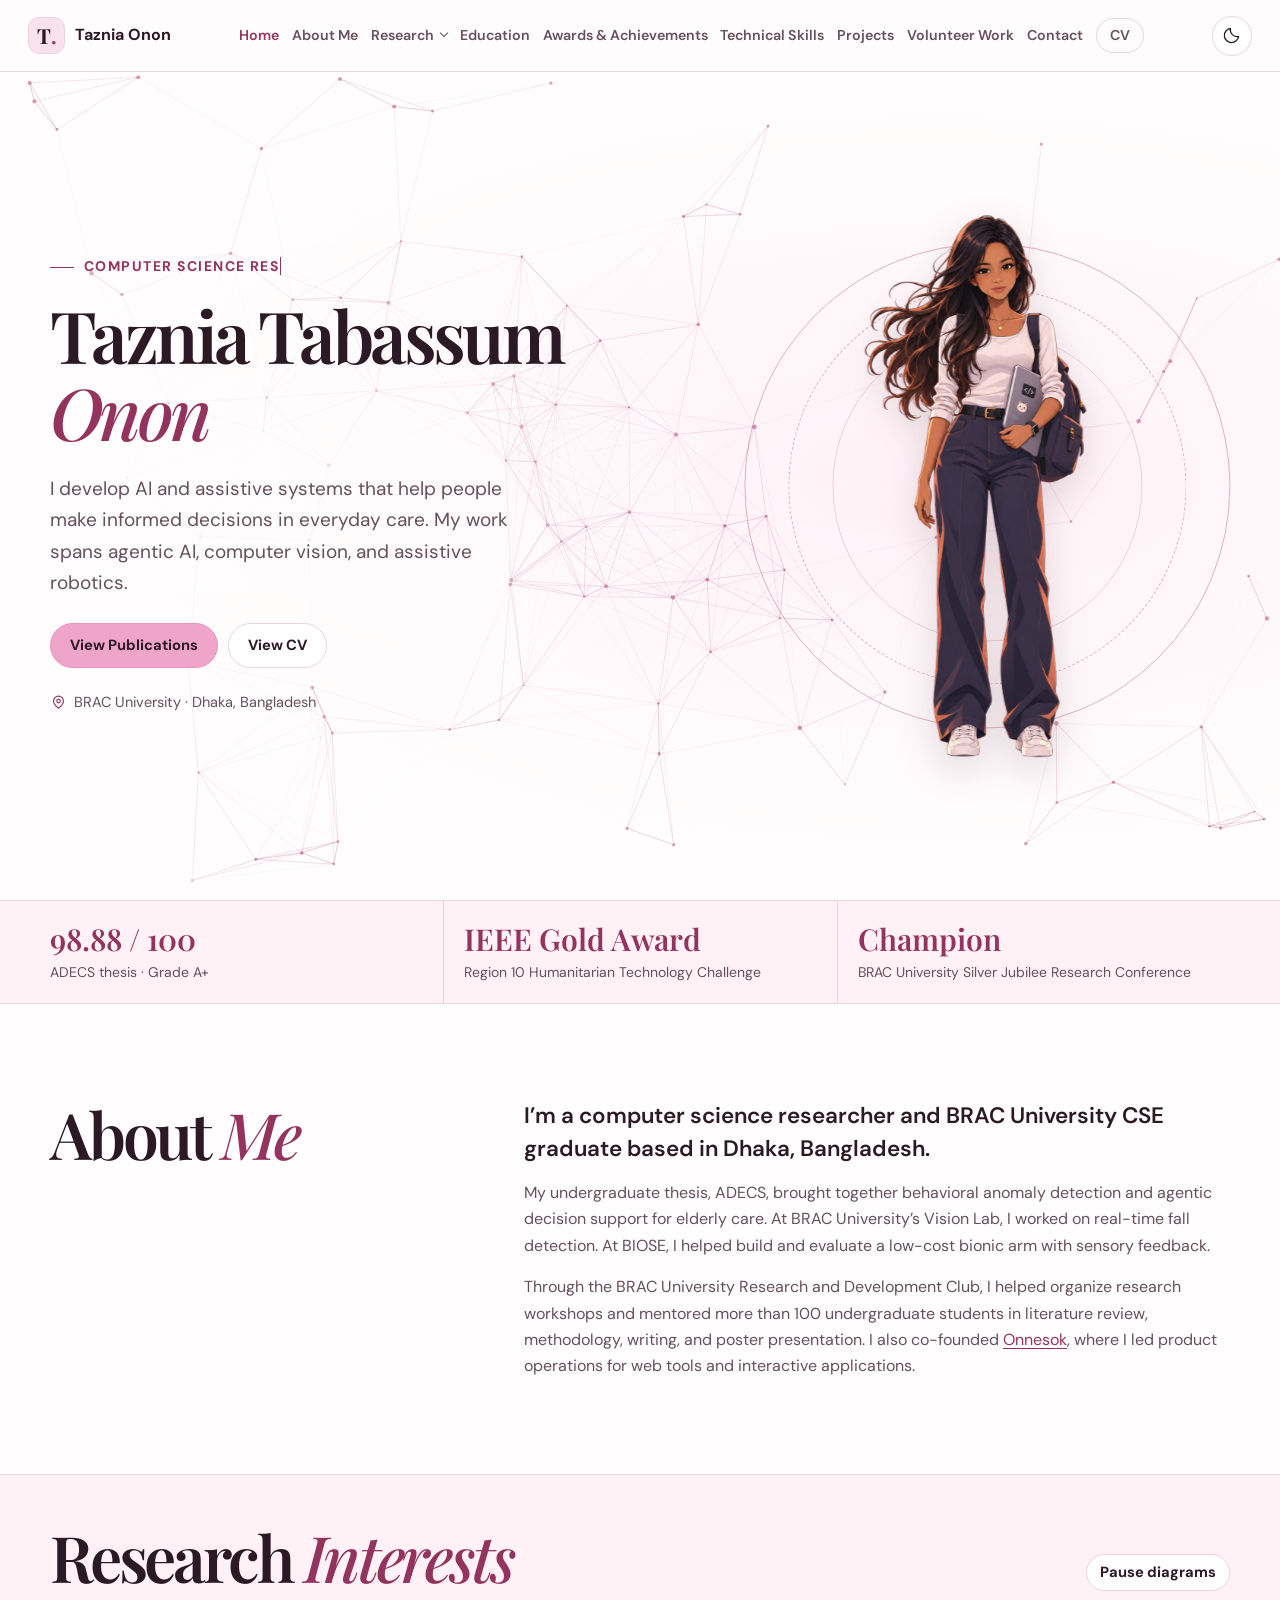
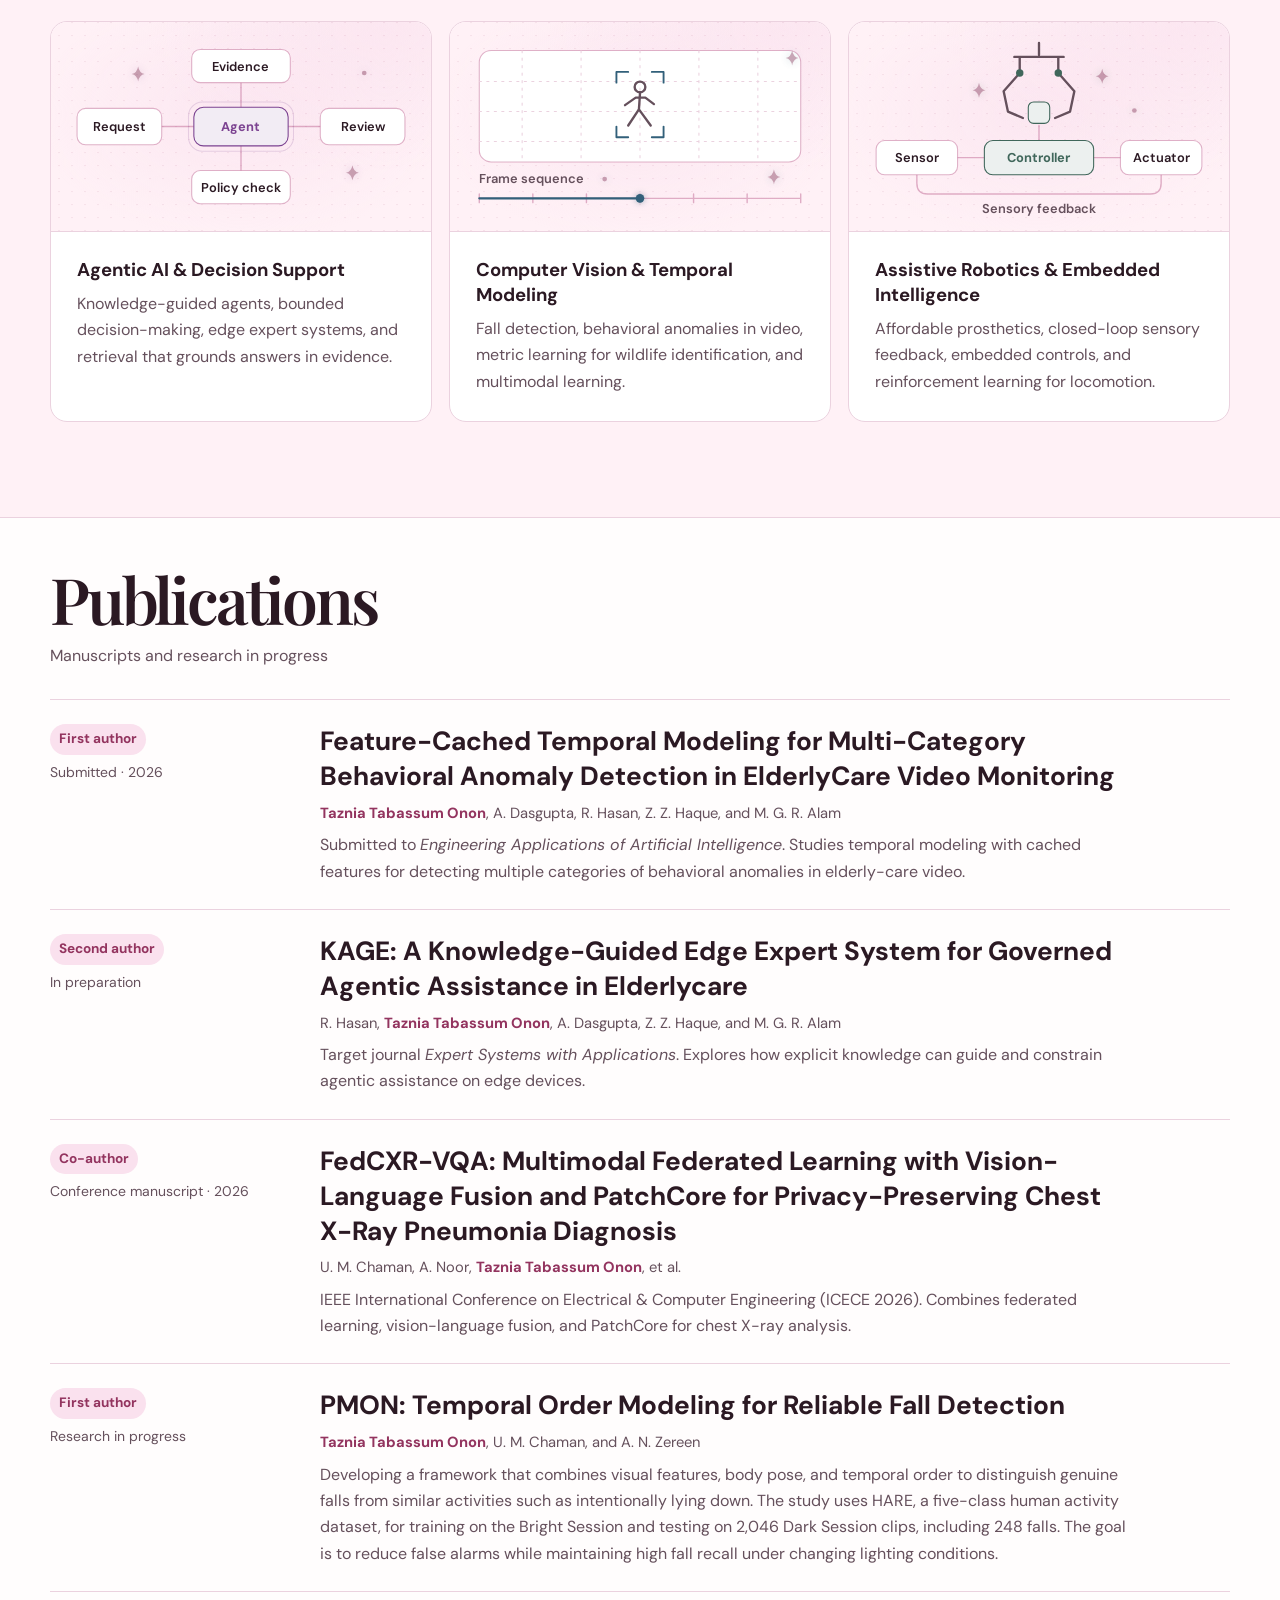
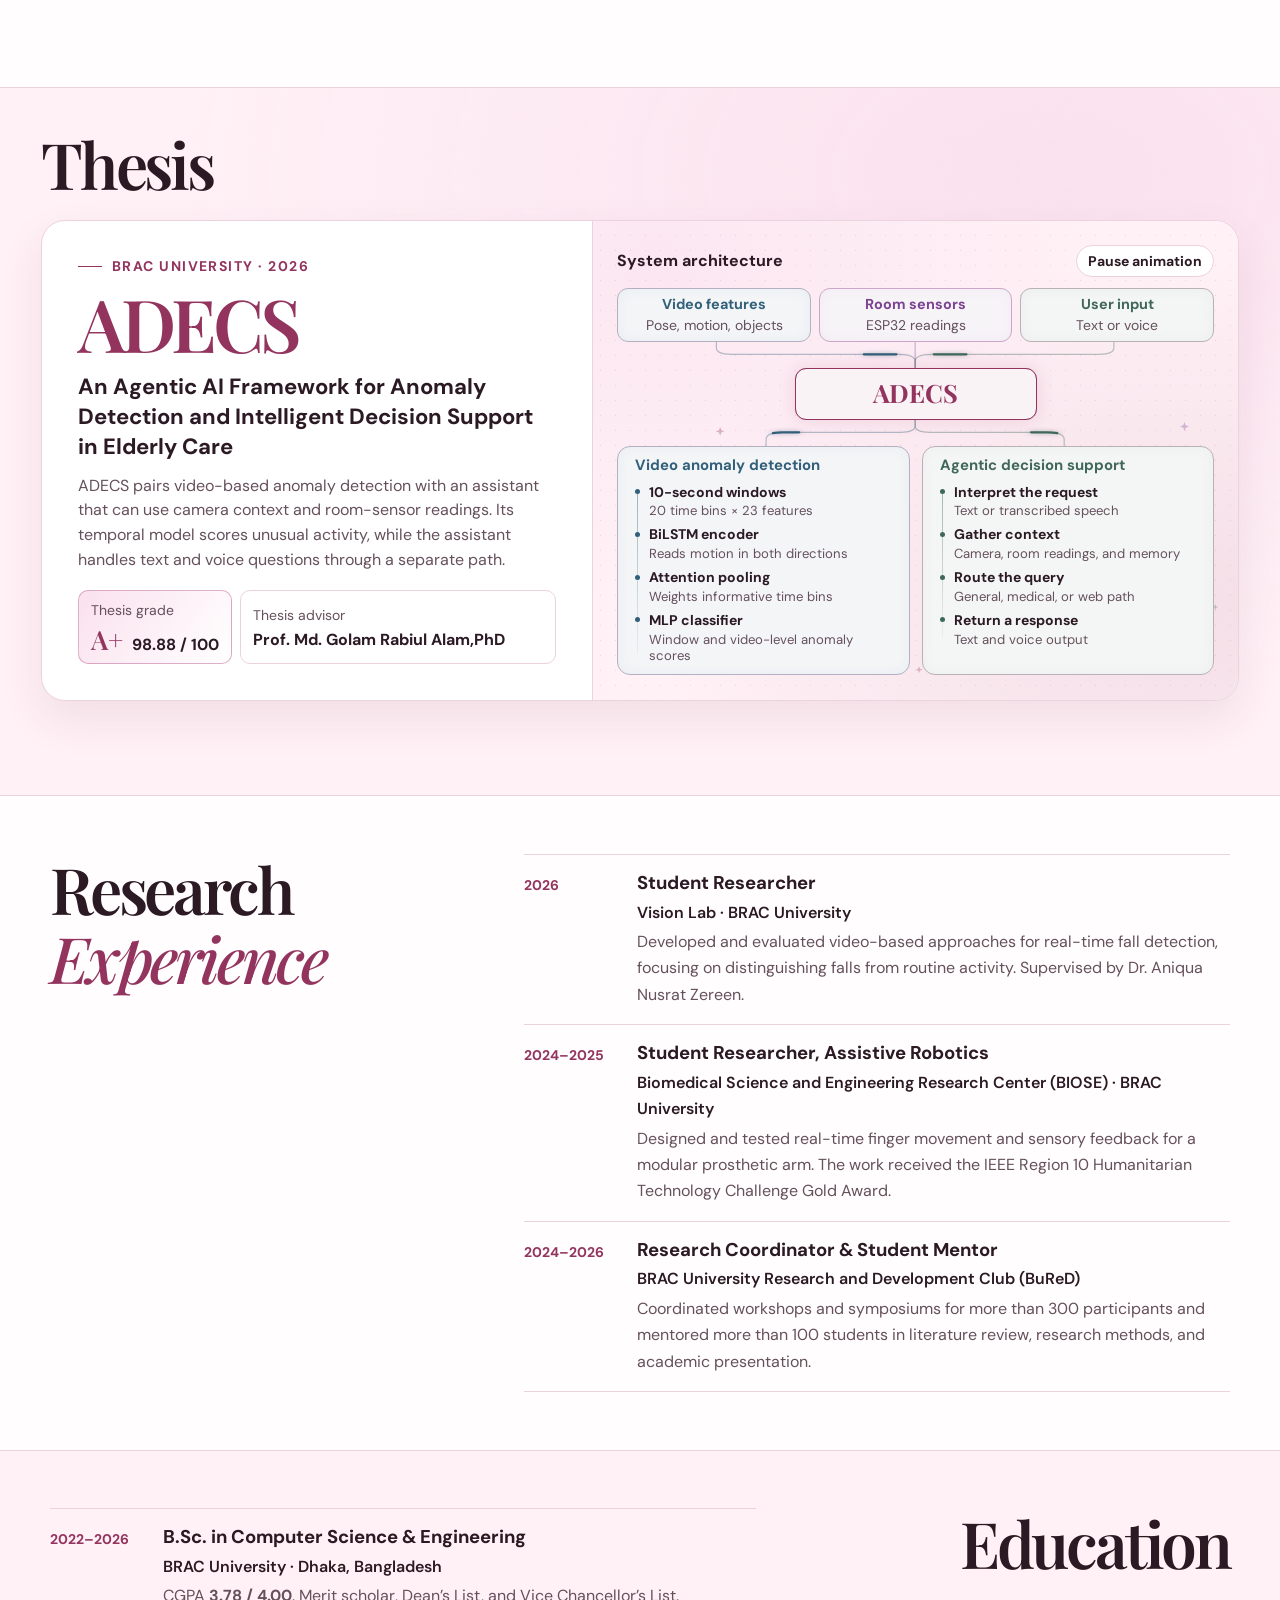
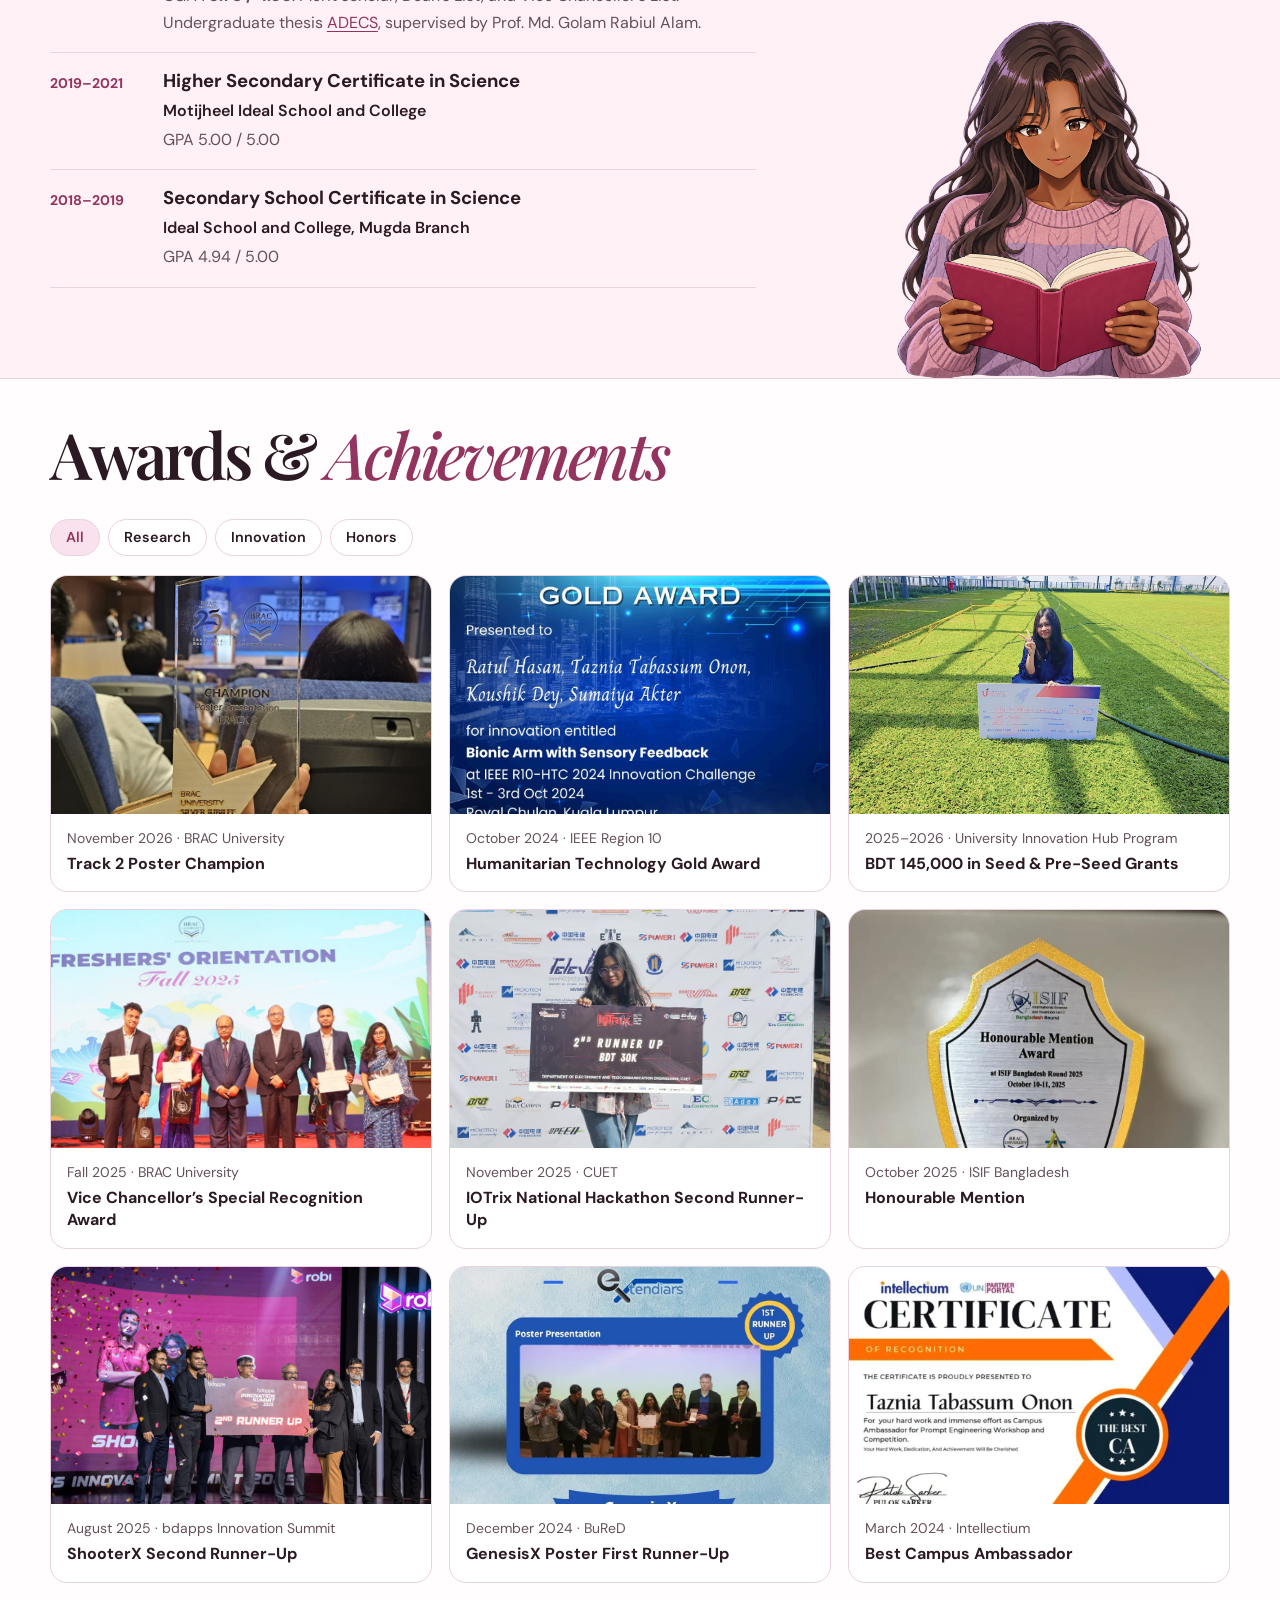
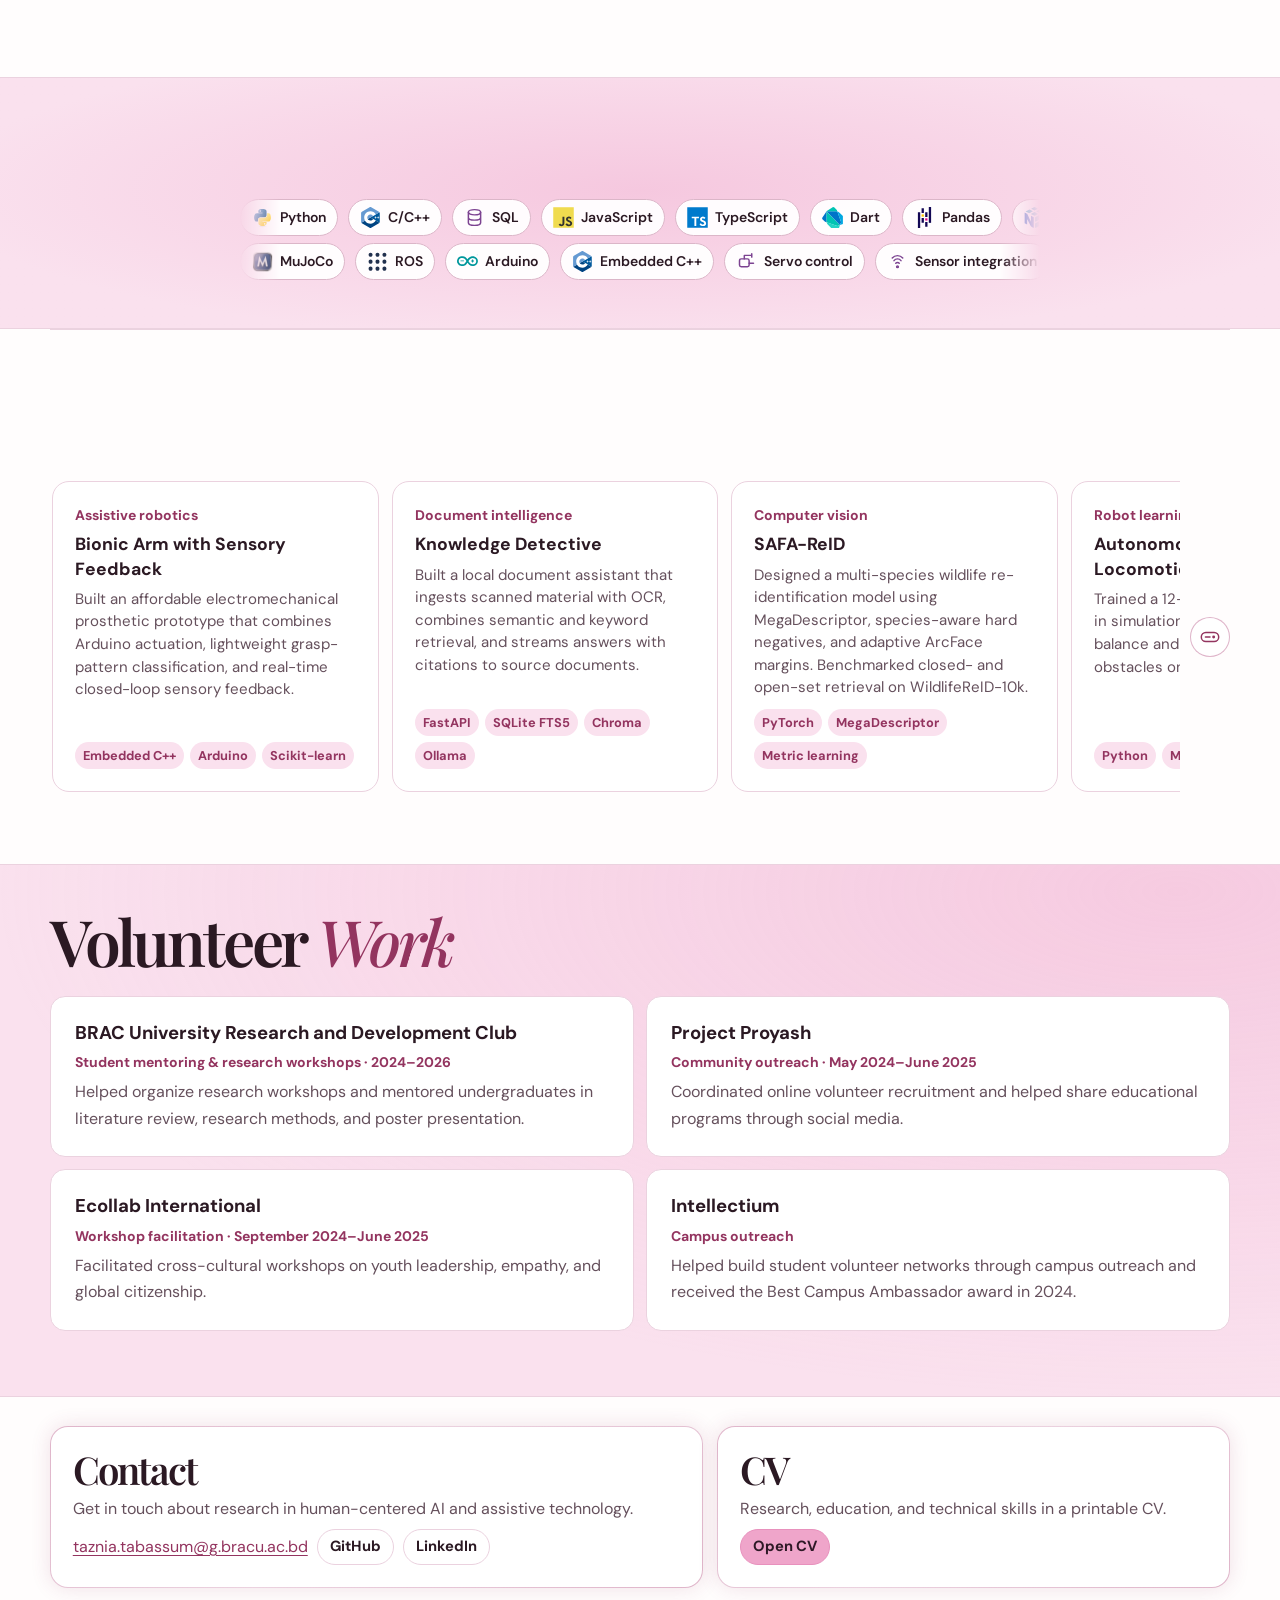
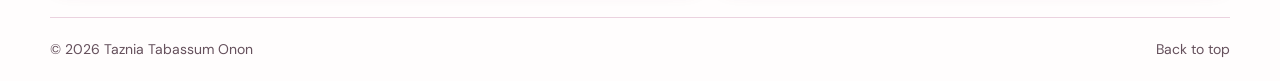
==== index.html @ d3f2fbf7 "Publish research portfolio" ====
<!DOCTYPE html>
<html lang="en">
<head>
  <meta charset="utf-8">
  <meta name="viewport" content="width=device-width, initial-scale=1">
  <meta name="description" content="Taznia Tabassum Onon, a computer science researcher working across agentic AI, computer vision, and assistive systems.">
  <meta name="color-scheme" content="light dark">
  <title>Taznia Tabassum Onon | Computer Science Researcher</title>
  <script src="theme.js"></script>
  <link rel="stylesheet" href="styles.css">
  <script src="main.js" defer></script>
</head>
<body>
  <a class="skip" href="#main">Skip to content</a>
  <header class="site-header">
    <div class="shell header-inner">
      <a class="wordmark" href="#home"><span class="monogram" aria-hidden="true">T<span>.</span></span><span>Taznia Onon</span></a>
      <nav id="navigation" aria-label="Main navigation">
        <a href="#home" aria-current="location">Home</a>
        <a href="#about">About Me</a>
        <details class="nav-group">
          <summary>Research</summary>
          <div class="nav-links">
            <a href="#interests">Research Interests</a>
            <a href="#publications">Publications</a>
            <a href="#thesis">Thesis</a>
            <a href="#experience">Research Experience</a>
          </div>
        </details>
        <a href="#education">Education</a>
        <a href="#awards">Awards &amp; Achievements</a>
        <a href="#skills">Technical Skills</a>
        <a href="#projects">Projects</a>
        <a href="#volunteer">Volunteer Work</a>
        <a href="#contact">Contact</a>
        <a class="nav-cv" href="#cv">CV</a>
      </nav>
      <div class="header-actions">
        <button id="theme" class="icon-button" type="button" aria-label="Switch to dark mode">
          <svg class="moon" viewBox="0 0 24 24" aria-hidden="true"><path d="M20.9 13.4A9 9 0 0 1 10.6 3.1a9 9 0 1 0 10.3 10.3Z"/></svg>
          <svg class="sun" viewBox="0 0 24 24" aria-hidden="true"><circle cx="12" cy="12" r="4"/><path d="M12 2v2m0 16v2M2 12h2m16 0h2M5 5l1.5 1.5m11 11L19 19M5 19l1.5-1.5m11-11L19 5"/></svg>
        </button>
        <button id="menu" class="icon-button" type="button" aria-label="Open navigation" aria-expanded="false" aria-controls="navigation"><svg viewBox="0 0 24 24" aria-hidden="true"><path d="M4 8h16M4 16h16"/></svg></button>
      </div>
    </div>
  </header>
  <main id="main">
    <section class="hero" id="home" aria-labelledby="hero-title">
      <canvas id="particles" aria-hidden="true"></canvas>
      <div class="shell hero-inner">
        <div class="hero-copy">
          <p class="eyebrow hero-intro"><span></span> <span class="typed-text">Computer Science Researcher</span></p>
          <h1 id="hero-title"><span class="name-line">Taznia Tabassum</span> <em class="name-line">Onon</em></h1>
          <p class="hero-summary hero-intro">I develop AI and assistive systems that help people make informed decisions in everyday care. My work spans agentic AI, computer vision, and assistive robotics.</p>
          <div class="hero-actions hero-intro"><a class="button primary" href="#publications">View Publications</a><a class="button secondary" href="cv.html">View CV</a></div>
          <p class="hero-location hero-intro"><svg viewBox="0 0 24 24" aria-hidden="true"><path d="M19 10c0 5-7 10-7 10s-7-5-7-10a7 7 0 1 1 14 0Z"/><circle cx="12" cy="10" r="2.5"/></svg> BRAC University · Dhaka, Bangladesh</p>
        </div>
        <figure class="hero-visual" id="portrait-stage">
          <div class="orbit-system" aria-hidden="true">
            <div class="orbit orbit-outer"><i></i></div>
            <div class="orbit orbit-inner"><i></i></div>
            <div class="orbit orbit-core"><i></i></div>
          </div>
          <div class="portrait">
            <svg class="portrait-art" viewBox="0 0 610 1448" width="610" height="1448" role="img" aria-labelledby="hero-portrait-title">
              <title id="hero-portrait-title">Full-length illustration of Taznia Tabassum Onon</title>
              <defs>
                <image id="hero-portrait-image" href="media/portrait.svg" width="610" height="1448"/>
                <radialGradient id="portrait-hair-edge">
                  <stop offset=".48" stop-color="black"/>
                  <stop offset="1" stop-color="black" stop-opacity="0"/>
                </radialGradient>
                <ellipse id="portrait-hair-area" cx="43" cy="347" rx="153" ry="202" fill="url(#portrait-hair-edge)"/>
                <mask id="portrait-still-mask" maskUnits="userSpaceOnUse" x="0" y="0" width="610" height="1448">
                  <rect width="610" height="1448" fill="white"/>
                  <use href="#portrait-hair-area"/>
                </mask>
                <mask id="portrait-hair-mask" maskUnits="userSpaceOnUse" x="0" y="0" width="610" height="1448" mask-type="alpha">
                  <use href="#portrait-hair-area"/>
                </mask>
                <radialGradient id="portrait-expression-edge">
                  <stop offset=".63" stop-color="white"/>
                  <stop offset="1" stop-color="white" stop-opacity="0"/>
                </radialGradient>
                <mask id="portrait-expression-mask" maskUnits="userSpaceOnUse" x="310" y="166" width="110" height="68" mask-type="alpha">
                  <ellipse cx="364" cy="199" rx="51" ry="32" fill="url(#portrait-expression-edge)"/>
                </mask>
              </defs>
              <g class="portrait-hair-composite">
                <use class="portrait-layer" href="#hero-portrait-image" mask="url(#portrait-still-mask)"/>
                <g class="portrait-hair portrait-layer">
                  <use href="#hero-portrait-image" mask="url(#portrait-hair-mask)"/>
                </g>
              </g>
              <image class="portrait-rest-expression" href="media/portrait-rest-expression.webp" x="308" y="161" width="116" height="72" mask="url(#portrait-expression-mask)"/>
            </svg>
          </div>
        </figure>
      </div>
    </section>

    <div class="highlights">
      <ul class="shell highlight-list" aria-label="Research and academic highlights">
        <li><a href="#thesis"><strong>98.88 / 100</strong><span>ADECS thesis · Grade A+</span></a></li>
        <li><a href="#awards"><strong>IEEE Gold Award</strong><span>Region 10 Humanitarian Technology Challenge</span></a></li>
        <li><a href="#awards"><strong>Champion</strong><span>BRAC University Silver Jubilee Research Conference</span></a></li>
      </ul>
    </div>

    <section class="section shell split" id="about" aria-labelledby="about-title">
      <div class="section-heading reveal"><h2 id="about-title">About <em>Me</em></h2></div>
      <div class="prose reveal">
        <p class="lead">I’m a computer science researcher and BRAC University CSE graduate based in Dhaka, Bangladesh.</p>
        <p>My undergraduate thesis, ADECS, brought together behavioral anomaly detection and agentic decision support for elderly care. At BRAC University’s Vision Lab, I worked on real-time fall detection. At BIOSE, I helped build and evaluate a low-cost bionic arm with sensory feedback.</p>
        <p>Through the BRAC University Research and Development Club, I helped organize research workshops and mentored more than 100 undergraduate students in literature review, methodology, writing, and poster presentation. I also co-founded <a href="https://www.onnesok.com">Onnesok</a>, where I led product operations for web tools and interactive applications.</p>
      </div>
    </section>

    <div class="section-tint"><section class="section shell" id="interests" aria-labelledby="interests-title">
      <div class="section-heading interest-heading reveal">
        <h2 id="interests-title">Research <em>Interests</em></h2>
        <button type="button" class="button secondary interest-motion" aria-controls="interest-diagrams" hidden>Pause diagrams</button>
      </div>
      <div class="interest-grid stagger" id="interest-diagrams">
        <article class="interest reveal">
          <div class="interest-scene interest-scene-agent">
            <svg viewBox="0 0 336 184" role="img" aria-labelledby="agent-scene-title agent-scene-description">
              <title id="agent-scene-title">Evidence-guided agent workflow</title>
              <desc id="agent-scene-description">A request reaches an agent that checks evidence and policy before sending a recommendation for human review.</desc>
              <defs><path id="diagram-sparkle-shape" d="M0-7Q1-1 6 0Q1 1 0 7Q-1 1-6 0Q-1-1 0-7Z"/></defs>
              <path class="scene-wire" d="M94 92H124M212 92H242M168 51V74M168 110V133"/>
              <path class="scene-signal scene-motion" pathLength="1" d="M94 92H124"/>
              <path class="scene-signal scene-motion" pathLength="1" d="M168 51V74" style="--signal-delay:-3.3s"/>
              <path class="scene-signal scene-motion" pathLength="1" d="M168 133V110" style="--signal-delay:-2.2s"/>
              <path class="scene-signal scene-motion" pathLength="1" d="M212 92H242" style="--signal-delay:-1.1s"/>
              <g class="scene-node"><rect x="15" y="75" width="79" height="34" rx="8"/><text x="54.5" y="92">Request</text></g>
              <g class="scene-node"><rect x="122" y="20" width="92" height="31" rx="8"/><text x="168" y="35.5">Evidence</text></g>
              <g class="scene-node"><rect x="122" y="133" width="92" height="31" rx="8"/><text x="168" y="148.5">Policy check</text></g>
              <g class="scene-node scene-node-accent"><rect x="124" y="74" width="88" height="36" rx="9"/><text x="168" y="92">Agent</text></g>
              <rect class="scene-halo scene-motion" x="119" y="69" width="98" height="46" rx="13"/>
              <g class="scene-node"><rect x="242" y="75" width="79" height="34" rx="8"/><text x="281.5" y="92">Review</text></g>
              <g class="scene-sparkles" aria-hidden="true">
                <use class="scene-sparkle scene-motion" href="#diagram-sparkle-shape" x="72" y="43"/>
                <use class="scene-sparkle scene-motion" href="#diagram-sparkle-shape" x="272" y="135"/>
                <circle class="scene-sparkle scene-motion" cx="283" cy="42" r="2.2"/>
              </g>
            </svg>
          </div>
          <div class="interest-content"><h3>Agentic AI &amp; Decision Support</h3><p>Knowledge-guided agents, bounded decision-making, edge expert systems, and retrieval that grounds answers in evidence.</p></div>
        </article>
        <article class="interest reveal">
          <div class="interest-scene interest-scene-vision">
            <svg viewBox="0 0 336 184" role="img" aria-labelledby="vision-scene-title vision-scene-description">
              <title id="vision-scene-title">Tracking across video frames</title>
              <desc id="vision-scene-description">A moving figure stays within a tracking box while the timeline advances through successive frames.</desc>
              <defs><clipPath id="vision-frame-clip"><rect x="18" y="21" width="300" height="104" rx="11"/></clipPath></defs>
              <rect class="scene-screen" x="18" y="21" width="300" height="104" rx="11"/>
              <g clip-path="url(#vision-frame-clip)">
                <path class="vision-grid" d="M18 50H318M18 78H318M18 106H318M58 21V125M113 21V125M168 21V125M223 21V125M278 21V125"/>
                <g class="vision-subject scene-motion">
                  <path class="vision-box" d="M146 51V41H157M179 41H190V51M190 92V102H179M157 102H146V92"/>
                  <circle class="vision-figure" cx="168" cy="55" r="5"/>
                  <path class="vision-figure" d="M168 61L167 76M154 72L164 65L173 65L181 71M167 76L157 91"/>
                  <path class="vision-figure vision-stride scene-motion" d="M167 76L178 91"/>
                </g>
              </g>
              <text class="scene-caption" x="18" y="145">Frame sequence</text>
              <path class="scene-wire" d="M18 159H318M18 155V163M68 155V163M118 155V163M168 155V163M218 155V163M268 155V163M318 155V163"/>
              <path class="vision-progress scene-motion" pathLength="1" d="M18 159H318"/>
              <circle class="vision-playhead scene-motion" cx="18" cy="159" r="4"/>
              <g class="scene-sparkles" aria-hidden="true">
                <use class="scene-sparkle scene-motion" href="#diagram-sparkle-shape" x="310" y="28"/>
                <use class="scene-sparkle scene-motion" href="#diagram-sparkle-shape" x="293" y="139"/>
                <circle class="scene-sparkle scene-motion" cx="135" cy="141" r="2.2"/>
              </g>
            </svg>
          </div>
          <div class="interest-content"><h3>Computer Vision &amp; Temporal Modeling</h3><p>Fall detection, behavioral anomalies in video, metric learning for wildlife identification, and multimodal learning.</p></div>
        </article>
        <article class="interest reveal">
          <div class="interest-scene interest-scene-robotics">
            <svg viewBox="0 0 336 184" role="img" aria-labelledby="robotics-scene-title robotics-scene-description">
              <title id="robotics-scene-title">Closed-loop grasp feedback</title>
              <desc id="robotics-scene-description">A sensor measures contact, a controller adjusts the actuator, and the sensor measures the resulting grip.</desc>
              <path class="scene-wire" d="M92 121H117M219 121H244M282 137V145Q282 155 272 155H64Q54 155 54 145V137M168 105V91"/>
              <path class="scene-signal scene-motion" pathLength="1" d="M92 121H117"/>
              <path class="scene-signal scene-motion" pathLength="1" d="M219 121H244" style="--signal-delay:-3.3s"/>
              <path class="scene-signal scene-motion" pathLength="1" d="M282 137V145Q282 155 272 155H64Q54 155 54 145V137" style="--signal-delay:-1.1s"/>
              <g class="scene-node"><rect x="16" y="105" width="76" height="32" rx="8"/><text x="54" y="121">Sensor</text></g>
              <g class="scene-node scene-node-accent"><rect x="117" y="105" width="102" height="32" rx="8"/><text x="168" y="121">Controller</text></g>
              <g class="scene-node"><rect x="244" y="105" width="76" height="32" rx="8"/><text x="282" y="121">Actuator</text></g>
              <path class="grip-line" d="M168 14V25M145 27H191M150 27V42M186 27V42"/>
              <rect class="grip-object scene-motion" x="158" y="69" width="20" height="20" rx="5"/>
              <path class="grip-line grip-jaw grip-jaw-left scene-motion" d="M150 42L135 59L139 78L153 84"/>
              <path class="grip-line grip-jaw grip-jaw-right scene-motion" d="M186 42L201 59L197 78L183 84"/>
              <circle class="grip-joint" cx="150" cy="42" r="3.5"/><circle class="grip-joint" cx="186" cy="42" r="3.5"/>
              <text class="scene-caption" x="168" y="173" text-anchor="middle">Sensory feedback</text>
              <g class="scene-sparkles" aria-hidden="true">
                <use class="scene-sparkle scene-motion" href="#diagram-sparkle-shape" x="112" y="58"/>
                <use class="scene-sparkle scene-motion" href="#diagram-sparkle-shape" x="227" y="45"/>
                <circle class="scene-sparkle scene-motion" cx="257" cy="77" r="2.2"/>
              </g>
            </svg>
          </div>
          <div class="interest-content"><h3>Assistive Robotics &amp; Embedded Intelligence</h3><p>Affordable prosthetics, closed-loop sensory feedback, embedded controls, and reinforcement learning for locomotion.</p></div>
        </article>
      </div>
    </section></div>

    <section class="section shell" id="publications" aria-labelledby="publications-title">
      <div class="section-heading reveal"><h2 id="publications-title">Publications</h2><p>Manuscripts and research in progress</p></div>
      <div class="papers stagger">
        <article class="paper reveal">
          <div class="paper-meta"><span class="pill">First author</span><span>Submitted · 2026</span></div>
          <div><h3>Feature-Cached Temporal Modeling for Multi-Category Behavioral Anomaly Detection in ElderlyCare Video Monitoring</h3><p class="authors"><strong>Taznia Tabassum Onon</strong>, A. Dasgupta, R. Hasan, Z. Z. Haque, and M. G. R. Alam</p><p>Submitted to <i>Engineering Applications of Artificial Intelligence</i>. Studies temporal modeling with cached features for detecting multiple categories of behavioral anomalies in elderly-care video.</p></div>
        </article>
        <article class="paper reveal">
          <div class="paper-meta"><span class="pill">Second author</span><span>In preparation</span></div>
          <div><h3>KAGE: A Knowledge-Guided Edge Expert System for Governed Agentic Assistance in Elderlycare</h3><p class="authors">R. Hasan, <strong>Taznia Tabassum Onon</strong>, A. Dasgupta, Z. Z. Haque, and M. G. R. Alam</p><p>Target journal <i>Expert Systems with Applications</i>. Explores how explicit knowledge can guide and constrain agentic assistance on edge devices.</p></div>
        </article>
        <article class="paper reveal">
          <div class="paper-meta"><span class="pill">Co-author</span><span>Conference manuscript · 2026</span></div>
          <div><h3>FedCXR-VQA: Multimodal Federated Learning with Vision-Language Fusion and PatchCore for Privacy-Preserving Chest X-Ray Pneumonia Diagnosis</h3><p class="authors">U. M. Chaman, A. Noor, <strong>Taznia Tabassum Onon</strong>, et al.</p><p>IEEE International Conference on Electrical &amp; Computer Engineering (ICECE 2026). Combines federated learning, vision-language fusion, and PatchCore for chest X-ray analysis.</p></div>
        </article>
        <article class="paper reveal">
          <div class="paper-meta"><span class="pill">First author</span><span>Research in progress</span></div>
          <div>
            <h3>PMON: Temporal Order Modeling for Reliable Fall Detection</h3>
            <p class="authors"><strong>Taznia Tabassum Onon</strong>, U. M. Chaman, and A. N. Zereen</p>
            <p>Developing a framework that combines visual features, body pose, and temporal order to distinguish genuine falls from similar activities such as intentionally lying down. The study uses HARE, a five-class human activity dataset, for training on the Bright Session and testing on 2,046 Dark Session clips, including 248 falls. The goal is to reduce false alarms while maintaining high fall recall under changing lighting conditions.</p>
          </div>
        </article>
      </div>
    </section>

    <div class="section-tint thesis-band"><section class="section shell" id="thesis" aria-labelledby="thesis-title">
      <div class="section-heading">
        <h2 id="thesis-title"><span class="typed-text" data-type-interval="150">Thesis</span></h2>
      </div>
      <div class="thesis-feature reveal">
        <div class="thesis-copy">
          <p class="eyebrow"><span></span> BRAC University · 2026</p>
          <h3>ADECS</h3>
          <p class="thesis-title">An Agentic AI Framework for Anomaly Detection and Intelligent Decision Support in Elderly Care</p>
          <p>ADECS pairs video-based anomaly detection with an assistant that can use camera context and room-sensor readings. Its temporal model scores unusual activity, while the assistant handles text and voice questions through a separate path.</p>
          <dl class="thesis-meta">
            <div class="thesis-grade"><dt>Thesis grade</dt><dd><strong>A+</strong><span>98.88 / 100</span></dd></div>
            <div class="thesis-advisor"><dt>Thesis advisor</dt><dd>Prof. Md. Golam Rabiul Alam,PhD</dd></div>
          </dl>
        </div>
        <div class="thesis-map" id="adecs-architecture" role="group" aria-labelledby="adecs-map-title">
          <div class="thesis-map-heading">
            <h4 id="adecs-map-title">System architecture</h4>
            <button class="button secondary thesis-motion-button" type="button" aria-controls="adecs-architecture" hidden>Pause animation</button>
          </div>
          <div class="thesis-stars" aria-hidden="true"><i></i><i></i><i></i><i></i><i></i></div>
          <div class="thesis-map-row">
            <div class="thesis-node thesis-video"><strong>Video features</strong><span>Pose, motion, objects</span></div>
            <div class="thesis-node thesis-sensors"><strong>Room sensors</strong><span>ESP32 readings</span></div>
            <div class="thesis-node thesis-assistant"><strong>User input</strong><span>Text or voice</span></div>
          </div>
          <svg class="thesis-wire" viewBox="0 0 360 36" preserveAspectRatio="none" aria-hidden="true">
            <path class="thesis-video" d="M60 0V8Q60 17 69 17H170Q180 17 180 27V36"/>
            <path class="thesis-sensors" d="M180 0V36"/>
            <path class="thesis-assistant" d="M300 0V8Q300 17 291 17H190Q180 17 180 27V36"/>
            <path class="thesis-flow-trace thesis-video" pathLength="100" d="M60 0V8Q60 17 69 17H170Q180 17 180 27V36"/>
            <path class="thesis-flow-trace thesis-sensors" pathLength="100" d="M180 0V36"/>
            <path class="thesis-flow-trace thesis-assistant" pathLength="100" d="M300 0V8Q300 17 291 17H190Q180 17 180 27V36"/>
          </svg>
          <div class="thesis-node thesis-hub"><strong>ADECS</strong><span></div>
          <svg class="thesis-wire" viewBox="0 0 360 36" preserveAspectRatio="none" aria-hidden="true">
            <path class="thesis-video" d="M180 0V8Q180 17 171 17H100Q90 17 90 27V36"/>
            <path class="thesis-assistant" d="M180 0V8Q180 17 189 17H260Q270 17 270 27V36"/>
            <path class="thesis-flow-trace thesis-branch thesis-video" pathLength="100" d="M180 0V8Q180 17 171 17H100Q90 17 90 27V36"/>
            <path class="thesis-flow-trace thesis-branch thesis-assistant" pathLength="100" d="M180 0V8Q180 17 189 17H260Q270 17 270 27V36"/>
          </svg>
          <div class="thesis-lanes">
            <div class="thesis-lane thesis-video">
              <h5>Video anomaly detection</h5>
              <ol class="thesis-route">
                <li><strong>10-second windows</strong><span>20 time bins × 23 features</span></li>
                <li><strong>BiLSTM encoder</strong><span>Reads motion in both directions</span></li>
                <li><strong>Attention pooling</strong><span>Weights informative time bins</span></li>
                <li><strong>MLP classifier</strong><span>Window and video-level anomaly scores</span></li>
              </ol>
            </div>
            <div class="thesis-lane thesis-assistant">
              <h5>Agentic decision support</h5>
              <ol class="thesis-route">
                <li><strong>Interpret the request</strong><span>Text or transcribed speech</span></li>
                <li><strong>Gather context</strong><span>Camera, room readings, and memory</span></li>
                <li><strong>Route the query</strong><span>General, medical, or web path</span></li>
                <li><strong>Return a response</strong><span>Text and voice output</span></li>
              </ol>
            </div>
          </div>
        </div>
      </div>
    </section></div>

    <section class="section shell split" id="experience" aria-labelledby="experience-title">
      <div class="section-heading reveal"><h2 id="experience-title">Research <em>Experience</em></h2></div>
      <div class="timeline stagger">
        <article class="reveal"><time datetime="2026">2026</time><div><h3>Student Researcher</h3><p class="affiliation">Vision Lab · BRAC University</p><p>Developed and evaluated video-based approaches for real-time fall detection, focusing on distinguishing falls from routine activity. Supervised by Dr. Aniqua Nusrat Zereen.</p></div></article>
        <article class="reveal"><span>2024–2025</span><div><h3>Student Researcher, Assistive Robotics</h3><p class="affiliation">Biomedical Science and Engineering Research Center (BIOSE) · BRAC University</p><p>Designed and tested real-time finger movement and sensory feedback for a modular prosthetic arm. The work received the IEEE Region 10 Humanitarian Technology Challenge Gold Award.</p></div></article>
        <article class="reveal"><span>2024–2026</span><div><h3>Research Coordinator &amp; Student Mentor</h3><p class="affiliation">BRAC University Research and Development Club (BuReD)</p><p>Coordinated workshops and symposiums for more than 300 participants and mentored more than 100 students in literature review, research methods, and academic presentation.</p></div></article>
      </div>
    </section>

    <div class="section-tint"><section class="section shell split" id="education" aria-labelledby="education-title">
      <div class="section-heading"><h2 id="education-title"><span class="typed-text" data-type-interval="105">Education</span></h2></div>
      <div class="timeline stagger">
        <article class="reveal"><span>2022–2026</span><div><h3>B.Sc. in Computer Science &amp; Engineering</h3><p class="affiliation">BRAC University · Dhaka, Bangladesh</p><p>CGPA <strong>3.78 / 4.00</strong>. Merit scholar, Dean’s List, and Vice Chancellor’s List.</p><p>Undergraduate thesis <a href="#thesis">ADECS</a>, supervised by Prof. Md. Golam Rabiul Alam.</p></div></article>
        <article class="reveal"><span>2019–2021</span><div><h3>Higher Secondary Certificate in Science</h3><p class="affiliation">Motijheel Ideal School and College</p><p>GPA 5.00 / 5.00</p></div></article>
        <article class="reveal"><span>2018–2019</span><div><h3>Secondary School Certificate in Science</h3><p class="affiliation">Ideal School and College, Mugda Branch</p><p>GPA 4.94 / 5.00</p></div></article>
      </div>
      <svg class="education-art" viewBox="0 0 1254 1250" role="img" aria-labelledby="study-title">
        <title id="study-title">Anime-style illustration of a university student reading an open book</title>
        <defs>
          <filter id="education-eye-feather" x="-10%" y="-20%" width="120%" height="140%">
            <feGaussianBlur stdDeviation="2"/>
          </filter>
          <mask id="education-eye-windows" maskUnits="userSpaceOnUse" x="0" y="0" width="1254" height="1254">
            <path fill="white" filter="url(#education-eye-feather)" d="M524 391C537 384 552 381 571 380C584 380 592 387 596 392C591 399 573 405 558 405C542 405 530 399 524 391ZM685 381C686 369 703 361 722 358C734 357 745 358 751 361C748 373 731 384 713 386C699 389 688 387 685 381Z"/>
          </mask>
        </defs>
        <g class="education-art-reveal">
          <image id="education-portrait" href="media/education-anime-v2.png" width="1254" height="1254"/>
          <g mask="url(#education-eye-windows)">
            <use class="education-gaze" href="#education-portrait"/>
          </g>
        </g>
      </svg>
    </section></div>

    <section class="section shell" id="awards" aria-labelledby="awards-title">
      <div class="section-heading reveal"><h2 id="awards-title">Awards &amp; <em>Achievements</em></h2></div>
      <div class="gallery-filters" role="group" aria-label="Filter awards"><button type="button" data-filter="all" aria-pressed="true">All</button><button type="button" data-filter="research" aria-pressed="false">Research</button><button type="button" data-filter="innovation" aria-pressed="false">Innovation</button><button type="button" data-filter="honors" aria-pressed="false">Honors</button></div>
      <div class="gallery stagger" id="gallery">
        <article class="reveal" data-group="research"><a href="media/champion_poster_img2.jpeg"><span class="media-frame"><img src="media/champion_poster_img2.jpeg" alt="Track 2 poster championship at BRAC University’s Silver Jubilee Research Conference" loading="lazy"></span><span class="gallery-caption"><span>November 2026 · BRAC University</span><strong>Track 2 Poster Champion</strong></span></a></article>
        <article class="reveal" data-group="research"><a href="media/gold_award.jpeg"><span class="media-frame"><img src="media/gold_award.jpeg" alt="IEEE humanitarian technology gold award" loading="lazy"></span><span class="gallery-caption"><span>October 2024 · IEEE Region 10</span><strong>Humanitarian Technology Gold Award</strong></span></a></article>
        <article class="reveal" data-group="innovation"><a href="media/innovation_grant.jpeg"><span class="media-frame"><img src="media/innovation_grant.jpeg" alt="University Innovation Hub Program grant event" loading="lazy"></span><span class="gallery-caption"><span>2025–2026 · University Innovation Hub Program</span><strong>BDT 145,000 in Seed &amp; Pre-Seed Grants</strong></span></a></article>
        <article class="reveal" data-group="honors"><a href="media/VC_recog_award.jpeg"><span class="media-frame"><img src="media/VC_recog_award.jpeg" alt="BRAC University award ceremony" loading="lazy"></span><span class="gallery-caption"><span>Fall 2025 · BRAC University</span><strong>Vice Chancellor’s Special Recognition Award</strong></span></a></article>
        <article class="reveal" data-group="innovation"><a href="media/Iotrix%20awardjpeg.jpeg"><span class="media-frame"><img src="media/Iotrix%20awardjpeg.jpeg" alt="IOTrix hackathon award" loading="lazy"></span><span class="gallery-caption"><span>November 2025 · CUET</span><strong>IOTrix National Hackathon Second Runner-Up</strong></span></a></article>
        <article class="reveal" data-group="honors"><a href="media/Honourable_mention.jpeg"><span class="media-frame"><img src="media/Honourable_mention.jpeg" alt="International Science and Invention Fair recognition" loading="lazy"></span><span class="gallery-caption"><span>October 2025 · ISIF Bangladesh</span><strong>Honourable Mention</strong></span></a></article>
        <article class="reveal" data-group="innovation"><a href="media/bdapps_award1.jpeg"><span class="media-frame"><img src="media/bdapps_award1.jpeg" alt="ShooterX award at the bdapps Innovation Summit" loading="lazy"></span><span class="gallery-caption"><span>August 2025 · bdapps Innovation Summit</span><strong>ShooterX Second Runner-Up</strong></span></a></article>
        <article class="reveal" data-group="research"><a href="media/Genesis_award1.jpeg"><span class="media-frame"><img src="media/Genesis_award1.jpeg" alt="GenesisX poster competition award" loading="lazy"></span><span class="gallery-caption"><span>December 2024 · BuReD</span><strong>GenesisX Poster First Runner-Up</strong></span></a></article>
        <article class="reveal" data-group="honors"><a href="media/Best_CA_award.jpeg"><span class="media-frame"><img src="media/Best_CA_award.jpeg" alt="Intellectium campus ambassador award" loading="lazy"></span><span class="gallery-caption"><span>March 2024 · Intellectium</span><strong>Best Campus Ambassador</strong></span></a></article>
      </div>
      <dialog class="lightbox" id="lightbox" aria-labelledby="photo-caption">
        <div class="photo-panel"><form method="dialog"><button class="icon-button close-photo" aria-label="Close photo" autofocus>×</button></form><img id="full-photo" alt=""><p id="photo-caption"></p><div class="photo-controls"><button class="button secondary" id="previous-photo" type="button">Previous</button><button class="button secondary" id="next-photo" type="button">Next</button></div></div>
      </dialog>
    </section>

    <div class="section-tint skills-band">
      <section class="section shell" id="skills" aria-labelledby="skills-title">
        <div class="section-heading skills-heading reveal">
          <h2 id="skills-title">Technical <em>Skills</em></h2>
          <button class="button secondary skills-motion-button" type="button" aria-controls="skills-gravity skills-marquee" hidden>Pause animation</button>
        </div>
        <svg class="skill-symbols" aria-hidden="true" width="0" height="0" focusable="false">
          <defs>
            <symbol id="skill-database" viewBox="0 0 24 24"><ellipse cx="12" cy="6" rx="7" ry="3"/><path d="M5 6v12c0 1.7 3.1 3 7 3s7-1.3 7-3V6M5 12c0 1.7 3.1 3 7 3s7-1.3 7-3"/></symbol>
            <symbol id="skill-transformer" viewBox="0 0 24 24"><circle cx="5" cy="6" r="2"/><circle cx="5" cy="18" r="2"/><circle cx="19" cy="6" r="2"/><circle cx="19" cy="18" r="2"/><path d="M7 6h10M7 18h10M6.5 7.5l11 9m-11 0 11-9"/></symbol>
            <symbol id="skill-temporal" viewBox="0 0 24 24"><path d="M3 19h18M4 15l4-4 4 2 5-7 3 3"/><circle cx="17" cy="6" r="1.5"/></symbol>
            <symbol id="skill-metric" viewBox="0 0 24 24"><path d="M5 18h14M6 18V7m4 8 4-5 4 3"/><circle cx="10" cy="15" r="1"/><circle cx="14" cy="10" r="1"/><circle cx="18" cy="13" r="1"/></symbol>
            <symbol id="skill-hybrid" viewBox="0 0 24 24"><path d="M4 5h7v6H4zM13 13h7v6h-7zM11 8h5v5M7 11v5h6"/></symbol>
            <symbol id="skill-ocr" viewBox="0 0 24 24"><path d="M4 8V4h4m8 0h4v4m0 8v4h-4m-8 0H4v-4M8 10h8m-8 4h6"/></symbol>
            <symbol id="skill-retrieval" viewBox="0 0 24 24"><circle cx="10" cy="10" r="5"/><path d="m14 14 5 5M8 10h4"/></symbol>
            <symbol id="skill-servo" viewBox="0 0 24 24"><rect x="4" y="9" width="11" height="9" rx="2"/><path d="M9.5 9V5H18m0-2v4m-3 7h5"/></symbol>
            <symbol id="skill-sensors" viewBox="0 0 24 24"><path d="M6 8a8 8 0 0 1 12 0M8 11a5 5 0 0 1 8 0m-6 3a2.7 2.7 0 0 1 4 0"/><circle cx="12" cy="18" r="1"/></symbol>
            <symbol id="skill-haptic" viewBox="0 0 24 24"><path d="M4 8v8m4-10v12m4-14v16m4-14v12m4-10v8"/></symbol>
            <symbol id="skill-experiment" viewBox="0 0 24 24"><path d="M9 3h6m-5 0v7l-5 8a2 2 0 0 0 2 3h10a2 2 0 0 0 2-3l-5-8V3M8 15h8"/></symbol>
            <symbol id="skill-ablation" viewBox="0 0 24 24"><rect x="4" y="5" width="7" height="6" rx="1"/><rect x="4" y="14" width="7" height="6" rx="1"/><path d="M14 8h6m-6 9h6"/></symbol>
            <symbol id="skill-analysis" viewBox="0 0 24 24"><path d="M4 4v16h16M8 16v-4m4 4V8m4 8V6"/></symbol>
            <symbol id="skill-literature" viewBox="0 0 24 24"><path d="M12 6c-3-2-6-2-9-1v13c3-1 6-1 9 1 3-2 6-2 9-1V5c-3-1-6-1-9 1Zm0 0v13"/></symbol>
            <symbol id="skill-writing" viewBox="0 0 24 24"><path d="M12 4H6a2 2 0 0 0-2 2v12a2 2 0 0 0 2 2h12a2 2 0 0 0 2-2v-6M10 14l1-4 7-7 3 3-7 7-4 1Z"/></symbol>
          </defs>
        </svg>
        <div class="skills-orbit" aria-hidden="true">
          <video id="skills-gravity" muted loop playsinline preload="none" poster="media/skills-gravity-poster.webp">
            <source src="media/skills-gravity.webm" type="video/webm">
          </video>
        </div>
        <div class="skills-marquee" id="skills-marquee">
          <div class="skill-lane">
            <div class="skill-track" data-speed="32">
              <ul class="skill-list" role="list">
                <li><span class="skill-icon" aria-hidden="true"><img src="media/skills/python.svg" width="22" height="22" alt=""></span><span>Python</span></li>
                <li><span class="skill-icon" aria-hidden="true"><img src="media/skills/cplusplus.svg" width="22" height="22" alt=""></span><span>C/C++</span></li>
                <li><span class="skill-icon" aria-hidden="true"><svg viewBox="0 0 24 24"><use href="#skill-database"/></svg></span><span>SQL</span></li>
                <li><span class="skill-icon" aria-hidden="true"><img src="media/skills/javascript.svg" width="22" height="22" alt=""></span><span>JavaScript</span></li>
                <li><span class="skill-icon" aria-hidden="true"><img src="media/skills/typescript.svg" width="22" height="22" alt=""></span><span>TypeScript</span></li>
                <li><span class="skill-icon" aria-hidden="true"><img src="media/skills/dart.svg" width="22" height="22" alt=""></span><span>Dart</span></li>
                <li><span class="skill-icon" aria-hidden="true"><img src="media/skills/pandas.svg" width="22" height="22" alt=""></span><span>Pandas</span></li>
                <li><span class="skill-icon" aria-hidden="true"><img src="media/skills/numpy.svg" width="22" height="22" alt=""></span><span>NumPy</span></li>
                <li><span class="skill-icon" aria-hidden="true"><img src="media/skills/scipy.svg" width="22" height="22" alt=""></span><span>SciPy</span></li>
                <li><span class="skill-icon" aria-hidden="true"><img src="media/skills/statsmodels.svg" width="22" height="22" alt=""></span><span>Statsmodels</span></li>
                <li><span class="skill-icon" aria-hidden="true"><img src="media/skills/pytorch.svg" width="22" height="22" alt=""></span><span>PyTorch</span></li>
                <li><span class="skill-icon" aria-hidden="true"><img src="media/skills/tensorflow.svg" width="22" height="22" alt=""></span><span>TensorFlow</span></li>
                <li><span class="skill-icon" aria-hidden="true"><img src="media/skills/opencv.svg" width="22" height="22" alt=""></span><span>OpenCV</span></li>
                <li><span class="skill-icon" aria-hidden="true"><img src="media/skills/scikitlearn.svg" width="22" height="22" alt=""></span><span>Scikit-learn</span></li>
                <li><span class="skill-icon" aria-hidden="true"><svg viewBox="0 0 24 24"><use href="#skill-transformer"/></svg></span><span>Transformers</span></li>
                <li><span class="skill-icon" aria-hidden="true"><svg viewBox="0 0 24 24"><use href="#skill-temporal"/></svg></span><span>Temporal modeling</span></li>
                <li><span class="skill-icon" aria-hidden="true"><svg viewBox="0 0 24 24"><use href="#skill-metric"/></svg></span><span>Metric learning</span></li>
                <li><span class="skill-icon" aria-hidden="true"><svg viewBox="0 0 24 24"><use href="#skill-hybrid"/></svg></span><span>Hybrid RAG</span></li>
                <li><span class="skill-icon" aria-hidden="true"><svg viewBox="0 0 24 24"><use href="#skill-ocr"/></svg></span><span>OCR</span></li>
                <li><span class="skill-icon" aria-hidden="true"><svg viewBox="0 0 24 24"><use href="#skill-retrieval"/></svg></span><span>Semantic retrieval</span></li>
                <li><span class="skill-icon" aria-hidden="true"><img class="skill-mark-contrast" src="media/skills/ollama.svg" width="22" height="22" alt=""></span><span>Ollama</span></li>
                <li><span class="skill-icon" aria-hidden="true"><img src="media/skills/chroma.png" width="22" height="22" alt=""></span><span>Chroma</span></li>
                <li><span class="skill-icon" aria-hidden="true"><img src="media/skills/sqlite.svg" width="22" height="22" alt=""></span><span>SQLite FTS5</span></li>
              </ul>
            </div>
          </div>
          <div class="skill-lane skill-lane-reverse">
            <div class="skill-track" data-speed="24">
              <ul class="skill-list" role="list">
                <li><span class="skill-icon" aria-hidden="true"><img src="media/skills/mujoco.png" width="22" height="22" alt=""></span><span>MuJoCo</span></li>
                <li><span class="skill-icon" aria-hidden="true"><img class="skill-mark-contrast" src="media/skills/ros.svg" width="22" height="22" alt=""></span><span>ROS</span></li>
                <li><span class="skill-icon" aria-hidden="true"><img src="media/skills/arduino.svg" width="22" height="22" alt=""></span><span>Arduino</span></li>
                <li><span class="skill-icon" aria-hidden="true"><img src="media/skills/cplusplus.svg" width="22" height="22" alt=""></span><span>Embedded C++</span></li>
                <li><span class="skill-icon" aria-hidden="true"><svg viewBox="0 0 24 24"><use href="#skill-servo"/></svg></span><span>Servo control</span></li>
                <li><span class="skill-icon" aria-hidden="true"><svg viewBox="0 0 24 24"><use href="#skill-sensors"/></svg></span><span>Sensor integration</span></li>
                <li><span class="skill-icon" aria-hidden="true"><svg viewBox="0 0 24 24"><use href="#skill-haptic"/></svg></span><span>Haptic feedback</span></li>
                <li><span class="skill-icon" aria-hidden="true"><img src="media/skills/fastapi.svg" width="22" height="22" alt=""></span><span>FastAPI</span></li>
                <li><span class="skill-icon" aria-hidden="true"><img class="skill-mark-contrast" src="media/skills/django.svg" width="22" height="22" alt=""></span><span>Django</span></li>
                <li><span class="skill-icon" aria-hidden="true"><img class="skill-mark-contrast" src="media/skills/nextdotjs.svg" width="22" height="22" alt=""></span><span>Next.js</span></li>
                <li><span class="skill-icon" aria-hidden="true"><img src="media/skills/react.svg" width="22" height="22" alt=""></span><span>React</span></li>
                <li><span class="skill-icon" aria-hidden="true"><img src="media/skills/nodedotjs.svg" width="22" height="22" alt=""></span><span>Node.js</span></li>
                <li><span class="skill-icon" aria-hidden="true"><img src="media/skills/flutter.svg" width="22" height="22" alt=""></span><span>Flutter</span></li>
                <li><span class="skill-icon" aria-hidden="true"><img src="media/skills/postgresql.svg" width="22" height="22" alt=""></span><span>PostgreSQL</span></li>
                <li><span class="skill-icon" aria-hidden="true"><img src="media/skills/firebase.svg" width="22" height="22" alt=""></span><span>Firebase</span></li>
                <li><span class="skill-icon" aria-hidden="true"><img src="media/skills/git.svg" width="22" height="22" alt=""></span><span>Git</span></li>
                <li><span class="skill-icon" aria-hidden="true"><img src="media/skills/linux.svg" width="22" height="22" alt=""></span><span>Linux</span></li>
                <li><span class="skill-icon" aria-hidden="true"><svg viewBox="0 0 24 24"><use href="#skill-experiment"/></svg></span><span>Experimental design</span></li>
                <li><span class="skill-icon" aria-hidden="true"><svg viewBox="0 0 24 24"><use href="#skill-ablation"/></svg></span><span>Ablation studies</span></li>
                <li><span class="skill-icon" aria-hidden="true"><svg viewBox="0 0 24 24"><use href="#skill-analysis"/></svg></span><span>Statistical analysis</span></li>
                <li><span class="skill-icon" aria-hidden="true"><svg viewBox="0 0 24 24"><use href="#skill-literature"/></svg></span><span>Literature synthesis</span></li>
                <li><span class="skill-icon" aria-hidden="true"><svg viewBox="0 0 24 24"><use href="#skill-writing"/></svg></span><span>Scientific writing</span></li>
                <li><span class="skill-icon" aria-hidden="true"><img class="skill-mark-contrast" src="media/skills/latex.svg" width="22" height="22" alt=""></span><span>LaTeX</span></li>
              </ul>
            </div>
          </div>
        </div>
      </section>
    </div>

    <section class="section shell projects-section" id="projects" aria-labelledby="projects-title">
      <div class="section-heading project-heading reveal"><h2 id="projects-title">Projects</h2></div>
      <div class="project-carousel">
        <div class="project-viewport stagger" id="project-viewport" role="region" aria-label="Project cards" tabindex="0">
        <article class="project reveal"><p class="project-field">Assistive robotics</p><h3>Bionic Arm with Sensory Feedback</h3><p>Built an affordable electromechanical prosthetic prototype that combines Arduino actuation, lightweight grasp-pattern classification, and real-time closed-loop sensory feedback.</p><ul class="tags"><li>Embedded C++</li><li>Arduino</li><li>Scikit-learn</li></ul></article>
        <article class="project reveal"><p class="project-field">Document intelligence</p><h3>Knowledge Detective</h3><p>Built a local document assistant that ingests scanned material with OCR, combines semantic and keyword retrieval, and streams answers with citations to source documents.</p><ul class="tags"><li>FastAPI</li><li>SQLite FTS5</li><li>Chroma</li><li>Ollama</li></ul></article>
        <article class="project reveal"><p class="project-field">Computer vision</p><h3>SAFA-ReID</h3><p>Designed a multi-species wildlife re-identification model using MegaDescriptor, species-aware hard negatives, and adaptive ArcFace margins. Benchmarked closed- and open-set retrieval on WildlifeReID-10k.</p><ul class="tags"><li>PyTorch</li><li>MegaDescriptor</li><li>Metric learning</li></ul></article>
        <article class="project reveal"><p class="project-field">Robot learning</p><h3>Autonomous Quadruped Locomotion</h3><p>Trained a 12-degree-of-freedom robot in simulation using PPO to recover balance and maneuver around obstacles on irregular terrain.</p><ul class="tags"><li>Python</li><li>MuJoCo</li><li>PPO</li></ul></article>
        <article class="project reveal"><p class="project-field">Visual retrieval</p><h3>WildTrackID</h3><p>Explored MegaDescriptor and Swin Transformer backbones for individual wildlife identification using ArcFace embeddings and cosine-similarity retrieval.</p><ul class="tags"><li>PyTorch</li><li>Swin Transformer</li><li>ArcFace</li></ul></article>
        <article class="project reveal"><p class="project-field">Real-time computer vision</p><h3>Face Detection &amp; Multi-Target Tracking</h3><p>Built a low-latency OpenCV pipeline for detecting faces and maintaining identities across video frames.</p><ul class="tags"><li>Python</li><li>OpenCV</li><li>Multi-target tracking</li></ul></article>
        </div>
        <button class="icon-button project-scroll" id="projects-scroll" type="button" aria-controls="project-viewport" aria-label="Scroll projects right" title="Scroll projects right" hidden>
          <svg viewBox="0 0 24 24" aria-hidden="true"><rect x="2.5" y="7" width="19" height="10" rx="5"/><path d="M7 12h5"/><circle cx="16" cy="12" r="1.6" fill="currentColor" stroke="none"/></svg>
        </button>
      </div>
    </section>

    <div class="section-tint volunteer-band">
      <section class="section shell volunteer-section" id="volunteer" aria-labelledby="volunteer-title">
        <div class="section-heading reveal"><h2 id="volunteer-title">Volunteer <em>Work</em></h2></div>
        <div class="volunteer-grid stagger">
          <article class="volunteer-card reveal">
            <h3>BRAC University Research and Development Club</h3>
            <p class="volunteer-role">Student mentoring &amp; research workshops · 2024–2026</p>
            <p>Helped organize research workshops and mentored undergraduates in literature review, research methods, and poster presentation.</p>
          </article>
          <article class="volunteer-card reveal">
            <h3>Project Proyash</h3>
            <p class="volunteer-role">Community outreach · May 2024–June 2025</p>
            <p>Coordinated online volunteer recruitment and helped share educational programs through social media.</p>
          </article>
          <article class="volunteer-card reveal">
            <h3>Ecollab International</h3>
            <p class="volunteer-role">Workshop facilitation · September 2024–June 2025</p>
            <p>Facilitated cross-cultural workshops on youth leadership, empathy, and global citizenship.</p>
          </article>
          <article class="volunteer-card reveal">
            <h3>Intellectium</h3>
            <p class="volunteer-role">Campus outreach</p>
            <p>Helped build student volunteer networks through campus outreach and received the Best Campus Ambassador award in 2024.</p>
          </article>
        </div>
      </section>
    </div>

    <div class="section shell contact-cv">
      <section class="contact reveal" id="contact" aria-labelledby="contact-title">
        <h2 id="contact-title">Contact</h2>
        <div class="prose">
          <p>Get in touch about research in human-centered AI and assistive technology.</p>
          <div class="contact-links">
            <a class="email" href="mailto:taznia.tabassum@g.bracu.ac.bd">taznia.tabassum@g.bracu.ac.bd</a>
            <a class="button secondary" href="https://github.com/Taznia/">GitHub</a>
            <a class="button secondary" href="https://www.linkedin.com/in/taznia-tabassum-onon-b26436261/">LinkedIn</a>
          </div>
        </div>
      </section>
      <section class="cv-section reveal" id="cv" aria-labelledby="cv-title">
        <h2 id="cv-title">CV</h2>
        <div class="prose"><p>Research, education, and technical skills in a printable CV.</p><a class="button primary" href="cv.html">Open CV</a></div>
      </section>
    </div>
  </main>
  <footer class="shell site-footer"><span>© 2026 Taznia Tabassum Onon</span><a href="#home">Back to top</a></footer>
</body>
</html>
---- styles.css ----
@import url("https://fonts.googleapis.com/css2?family=DM+Sans:wght@400;500;600;700&family=Playfair+Display:ital,wght@0,500;0,600;0,700;1,500;1,600&display=swap");

:root {
  color-scheme: light;
  --paper: #fffdfd;
  --surface: #fff;
  --tint: #fff1f6;
  --soft: #fae1ee;
  --pink: #efa5ca;
  --pink-hover: #e891bd;
  --ink: #2b1923;
  --muted: #65505c;
  --accent: #93345f;
  --diagram-lavender: color-mix(in srgb, #75479f 78%, var(--accent));
  --diagram-cyan: color-mix(in srgb, #176c82 78%, var(--accent));
  --diagram-mint: color-mix(in srgb, #28765a 78%, var(--accent));
  --line: #ebd2df;
  --header: #fffcfdf5;
  --hero-wash: #ffe7f283;
  --copy-glow: #fffdfdef;
  --ring: #af487c66;
  --particle: 165, 62, 116;
  --shadow: 0 18px 44px #7b315419;
  --display: "Playfair Display", Georgia, serif;
  --body: "DM Sans", system-ui, sans-serif;
  --ease: cubic-bezier(.2, .75, .26, 1);
}
[data-theme="dark"] {
  color-scheme: dark;
  --paper: #100c0f;
  --surface: #191217;
  --tint: #1c131a;
  --soft: #3b2231;
  --pink: #efaed0;
  --pink-hover: #e99ac4;
  --ink: #fff2f8;
  --muted: #d0b6c4;
  --accent: #ee9cc6;
  --diagram-lavender: color-mix(in srgb, #c0a2ec 78%, var(--accent));
  --diagram-cyan: color-mix(in srgb, #87d7e2 78%, var(--accent));
  --diagram-mint: color-mix(in srgb, #8ed3af 78%, var(--accent));
  --line: #402c38;
  --header: #100c0ff2;
  --hero-wash: #391d2d6b;
  --copy-glow: #100c0fe6;
  --ring: #ee9cc66b;
  --particle: 240, 150, 195;
  --shadow: 0 18px 44px #0006;
}
*, *::before, *::after { box-sizing: border-box; }
html { scroll-behavior: smooth; scroll-padding-top: 92px; }
body { margin: 0; color: var(--ink); background: var(--paper); font: 1rem/1.65 var(--body); }
body, .site-header { transition: background-color .25s, color .25s; }
button, summary { font: inherit; color: inherit; cursor: pointer; }
button { border: 0; }
a { color: inherit; text-decoration: none; }
:where(button, a, summary):focus-visible { outline: 2px solid var(--accent); outline-offset: 4px; }
figure, h1, h2, h3, p { margin: 0; }
img { display: block; max-width: 100%; }
svg { display: block; }
[hidden] { display: none !important; }
.shell { width: min(1180px, calc(100% - 96px)); margin-inline: auto; }
.skip { position: fixed; z-index: 30; top: 8px; left: 8px; padding: 10px; background: var(--surface); transform: translateY(-150%); }
.skip:focus { transform: none; }

.site-header { position: sticky; z-index: 10; top: 0; background: var(--header); backdrop-filter: blur(16px); border-bottom: 1px solid var(--line); }
.header-inner { min-height: 71px; display: flex; align-items: center; justify-content: space-between; gap: 20px; position: relative; }
.wordmark, .header-actions, nav { display: flex; align-items: center; }
.wordmark { gap: 10px; font-weight: 700; white-space: nowrap; }
.monogram { display: grid; place-content: center; grid-auto-flow: column; width: 37px; height: 37px; background: var(--soft); border: 1px solid var(--line); border-radius: 11px; font: 700 1.3rem/1 var(--display); }
.monogram span { color: var(--accent); }
nav { gap: clamp(9px, 1.25vw, 20px); }
nav a, nav summary { font-size: .89rem; font-weight: 600; color: var(--muted); }
nav a:hover, nav a[aria-current], nav summary:hover, nav summary:has(+ .nav-links [aria-current]) { color: var(--accent); }
.nav-group { position: relative; }
.nav-group summary { display: flex; align-items: center; gap: 7px; list-style: none; }
.nav-group summary::-webkit-details-marker { display: none; }
.nav-group summary::after { content: ""; width: 6px; height: 6px; border-right: 1px solid; border-bottom: 1px solid; transform: translateY(-2px) rotate(45deg); }
.nav-group[open] summary::after { transform: translateY(1px) rotate(225deg); }
.nav-links { position: absolute; top: calc(100% + 16px); left: -13px; display: grid; min-width: 188px; padding: 6px; background: var(--surface); border: 1px solid var(--line); border-radius: 13px; box-shadow: var(--shadow); }
.nav-links a { padding: 7px 9px; border-radius: 7px; white-space: nowrap; }
.nav-links a:hover { background: var(--soft); }
.nav-cv { padding: 5px 13px; border: 1px solid var(--line); border-radius: 99px; }
.header-actions { gap: 8px; }
.icon-button { display: grid; place-items: center; width: 40px; height: 40px; padding: 0; background: var(--surface); border: 1px solid var(--line); border-radius: 50%; }
.icon-button:hover { background: var(--soft); }
.icon-button svg, .hero-location svg { width: 19px; height: 19px; fill: none; stroke: currentColor; stroke-linecap: round; stroke-linejoin: round; stroke-width: 1.6; }
.sun, [data-theme="dark"] .moon, #menu { display: none; }
[data-theme="dark"] .sun { display: block; }

.hero { isolation: isolate; position: relative; overflow: clip; background: radial-gradient(ellipse at 73% 49%, var(--hero-wash), transparent 63%); }
#particles {
  position: absolute;
  inset: 0;
  width: 100%;
  height: 100%;
  pointer-events: none;
  z-index: -1;
  mask-image: linear-gradient(to top, transparent 4px, #000 36px);
}
.hero-inner { display: grid; grid-template-columns: 1.15fr .85fr; align-items: center; gap: clamp(18px, 3vw, 46px); min-height: max(36rem, calc(100vh - 72px)); min-height: max(36rem, calc(100svh - 72px)); padding-block: 50px; }
.hero-copy { position: relative; isolation: isolate; min-width: 0; }
.hero-copy::before { content: ""; position: absolute; inset: -50px -20px; z-index: -1; pointer-events: none; background: radial-gradient(ellipse at 28% 50%, var(--copy-glow), transparent 72%); }
.eyebrow { display: flex; align-items: center; gap: 10px; color: var(--accent); font-size: .875rem; line-height: 1.4; letter-spacing: .105em; text-transform: uppercase; font-weight: 700; }
.eyebrow > span:first-child { display: inline-block; flex: 0 0 24px; height: 1px; background: currentColor; }
h1, h2 { font-family: var(--display); font-weight: 600; letter-spacing: -.05em; line-height: 1.08; }
h1 { font-size: clamp(3.05rem, 5.6vw, 5.1rem); margin: 19px 0 22px; }
h1 em, h2 em { color: var(--accent); font-weight: 500; }
.name-line { display: block; animation: name-in .86s var(--ease) both; }
.name-line + .name-line { animation-delay: .11s; }
.hero-intro { animation: enter .8s var(--ease) both; }
.typed-text { display: inline-block; position: relative; max-width: 100%; }
.typed-progress { display: none; position: absolute; inset: 0; pointer-events: none; }
.is-typing .typed-full { color: transparent; }
.is-typing .typed-progress { display: block; }
.typed-progress::after { content: ""; border-inline-start: 1px solid currentColor; margin-inline-start: .05em; }
.hero-summary { max-width: 465px; font-size: clamp(1.05rem, 1.6vw, 1.19rem); color: var(--muted); animation-delay: .15s; }
.hero-actions { display: flex; flex-wrap: wrap; gap: 10px; margin-top: 24px; animation-delay: .21s; }
.button { display: inline-flex; align-items: center; justify-content: center; min-height: 45px; padding: 8px 19px; border: 1px solid transparent; border-radius: 999px; font-weight: 700; font-size: .92rem; cursor: pointer; transition: background .2s, transform .2s; }
.button:hover { transform: translateY(-2px); }
.primary { color: #2e1926; background: var(--pink); border-color: var(--pink-hover); }
.primary:hover { background: var(--pink-hover); }
.secondary { color: var(--ink); border-color: var(--line); background: var(--surface); }
.secondary:hover { background: var(--soft); }
.hero-location { display: flex; align-items: center; gap: 7px; margin-top: 23px; color: var(--muted); font-size: .91rem; animation-delay: .27s; }
.hero-location svg { width: 17px; height: 17px; color: var(--accent); flex-shrink: 0; }

.hero-visual { min-width: 0; display: grid; place-items: center; position: relative; min-height: clamp(400px, 70vh, 580px); translate: var(--stage-x, 0px) var(--stage-y, 0px); transition: translate .36s var(--ease); }
.orbit-system { width: min(100%, 510px); aspect-ratio: 1; position: absolute; top: 50%; left: 50%; translate: -50% -50%; display: grid; place-items: center; pointer-events: none; }
.orbit { position: absolute; width: 100%; aspect-ratio: 1; border: 1px solid var(--ring); border-radius: 50%; }
.orbit-outer { animation: orbit 22s linear infinite; }
.orbit-inner { width: 82%; border-style: dashed; animation: orbit 30s linear infinite reverse; }
.orbit-core { width: 64%; opacity: .55; animation: orbit 38s linear -9.5s infinite; }
.orbit i { position: absolute; left: calc(50% - 3px); top: -4px; width: 7px; height: 7px; border-radius: 50%; background: var(--accent); box-shadow: 0 0 13px var(--ring); }
.orbit-inner i { top: auto; bottom: -3px; width: 5px; height: 5px; background: var(--pink-hover); }
.orbit-core i { top: -3px; left: calc(50% - 2.5px); width: 5px; height: 5px; }
/* The hair extends to the left. Align the silhouette's visual center with the rings. */
.portrait { min-width: 0; translate: -5.3% 0; animation: portrait-in .9s .11s var(--ease) both; }
.portrait-art { width: auto; height: clamp(370px, 65vh, 550px); max-width: 100%; overflow: visible; filter: drop-shadow(0 14px 19px #4c22332a); }
.portrait-hair-composite { isolation: isolate; }
.portrait-layer { mix-blend-mode: plus-lighter; }
.portrait-hair { transform-origin: 196px 240px; animation: portrait-hair-sway 5.8s ease-in-out .7s infinite; }
.portrait-rest-expression.is-smiling { animation: portrait-smile 2.4s ease-in-out .35s; }
.hero.is-outside :is(.orbit, .portrait-hair) { animation-play-state: paused; }
@keyframes orbit { to { rotate: 360deg; } }
@keyframes portrait-hair-sway {
  0%, 100% { transform: skewY(0deg) scaleX(1); }
  24% { transform: skewY(6deg) scaleX(1.045); }
  70% { transform: skewY(-5deg) scaleX(.965); }
}
@keyframes portrait-smile {
  0%, 100% { opacity: 1; }
  24%, 55% { opacity: 0; }
}
@keyframes name-in { from { opacity: 0; clip-path: inset(100% 0 0); translate: 0 .2em; } to { opacity: 1; clip-path: inset(0 -4% -14% 0); translate: 0 0; } }
@keyframes enter { from { opacity: 0; translate: 0 13px; } to { opacity: 1; translate: 0 0; } }
@keyframes portrait-in { from { opacity: 0; } to { opacity: 1; } }

.highlights { border-block: 1px solid var(--line); background: var(--tint); }
.highlight-list { display: grid; grid-template-columns: repeat(3, minmax(0, 1fr)); list-style: none; padding: 0; margin-block: 0; }
.highlight-list li + li { border-left: 1px solid var(--line); }
.highlight-list a { display: grid; min-height: 102px; align-content: center; padding: 14px 20px; }
.highlight-list li:first-child a { padding-left: 0; }
.highlight-list strong { font: 600 clamp(1.3rem, 2.35vw, 2.05rem)/1.25 var(--display); color: var(--accent); }
.highlight-list span { font-size: .875rem; color: var(--muted); margin-top: 3px; }
.highlight-list a:hover strong { text-decoration: underline; text-decoration-thickness: 1px; text-underline-offset: 4px; }
.section { padding-block: clamp(64px, 7.4vw, 108px); }
:is(#interests, #publications) { padding-block-start: clamp(32px, 3.6vw, 56px); }
:is(#awards, #volunteer) { padding-block-start: clamp(25px, 3.2vw, 45px); }
.section-heading { margin-bottom: 30px; }
.section-heading p { margin-top: 10px; color: var(--muted); }
.section-tint { background: var(--tint); border-block: 1px solid var(--line); }
h2 { font-size: clamp(2.6rem, 5vw, 4.5rem); }
h3 { font-size: 1.16rem; line-height: 1.38; }
.split { display: grid; grid-template-columns: .72fr 1.28fr; gap: clamp(28px, 6vw, 98px); align-items: start; }
.split .section-heading { margin-bottom: 0; }
:is(#experience, #education) { padding-block: clamp(38px, 4.5vw, 66px); }
#education { padding-block-end: 0; }
@media (width > 700px) {
  #education { grid-template-columns: 1.28fr .72fr; grid-template-rows: auto 1fr; row-gap: clamp(17px, 2.3vw, 32px); }
  #education > .timeline { grid-area: 1 / 1 / 3 / 2; }
  #education > .section-heading { grid-area: 1 / 2; justify-self: end; text-align: right; }
  #education > .education-art { grid-area: 2 / 2; justify-self: end; align-self: end; }
}
.education-art { width: min(100%, 360px); height: auto; justify-self: center; margin-block-start: 12px; }
.education-art.scene-in-view .education-art-reveal {
  transform-origin: center bottom;
  animation: education-art-reveal 2.65s var(--ease) .12s both,
             education-breathe 6.8s ease-in-out 2.77s infinite;
}
.education-art.scene-in-view .education-gaze { animation: education-glance 5.6s ease-in-out 1.8s infinite; }
@keyframes education-art-reveal {
  from { clip-path: inset(0 0 100%); opacity: .6; }
  to { clip-path: inset(0); opacity: 1; }
}
@keyframes education-breathe {
  0%, 100% { transform: scaleY(1); }
  50% { transform: scaleY(.99); }
}
@keyframes education-glance {
  0%, 8%, 100% { transform: translateX(0); }
  22%, 40% { transform: translateX(9px); }
  60%, 78% { transform: translateX(-9px); }
}
.prose p, .timeline p, .interest p, .project p, .paper p, .volunteer-card p { color: var(--muted); }
.prose p + p { margin-top: 15px; }
.prose .lead { font-size: clamp(1.17rem, 2vw, 1.4rem); font-weight: 600; line-height: 1.48; color: var(--ink); }
.prose a:not(.button), .timeline a { color: var(--accent); text-decoration: underline; text-underline-offset: 3px; }
.interest-grid, .gallery { display: grid; grid-template-columns: repeat(3, minmax(0, 1fr)); gap: 17px; }
.interest, .project, .gallery article { border: 1px solid var(--line); border-radius: 17px; background: var(--surface); }
.interest-content { padding: clamp(17px, 2.3vw, 26px); }
.interest p { margin-top: 8px; }
.skills-band {
  isolation: isolate;
  background: radial-gradient(ellipse at 50% 45%, color-mix(in srgb, var(--pink) 42%, var(--soft)), var(--soft) 78%);
}
[data-theme="dark"] .skills-band {
  background: radial-gradient(ellipse at 50% 44%, color-mix(in srgb, var(--soft) 34%, transparent), transparent 67%), var(--paper);
}

#skills { padding-block: clamp(22px, 2.8vw, 36px) clamp(28px, 3.7vw, 48px); }
.skills-heading {
  display: flex;
  justify-content: space-between;
  align-items: center;
  flex-wrap: wrap;
  gap: 10px 16px;
  margin-bottom: 6px;
  text-align: left;
}
[data-theme="light"] .skills-heading { margin-bottom: 16px; }
.skills-motion-button { min-height: 35px; padding: 5px 13px; }
.skill-symbols { position: absolute; width: 0; height: 0; overflow: hidden; }

.skills-orbit {
  display: none;
  position: relative;
  width: min(100%, 560px);
  height: clamp(118px, 15vw, 188px);
  margin: 0 auto 9px;
  pointer-events: none;
}
[data-theme="dark"] .skills-orbit { display: block; mix-blend-mode: screen; }
.skills-orbit video {
  position: absolute;
  inset: 0;
  width: 100%;
  height: 100%;
  object-fit: cover;
  object-position: 50% 52%;
  opacity: .42;
  filter: saturate(.62) hue-rotate(8deg);
  mask-image: radial-gradient(ellipse at 50% 52%, #000 27%, #000b 55%, transparent 76%);
}

.skills-marquee {
  --skill-gap: 10px;
  display: grid;
  grid-template-columns: minmax(0, 1fr);
  gap: 7px;
  width: min(100%, 800px);
  margin-inline: auto;
}
.skill-list {
  display: flex;
  justify-content: center;
  flex-wrap: wrap;
  gap: var(--skill-gap);
  margin: 0;
  padding: 0;
  list-style: none;
}
.skill-list li {
  display: inline-flex;
  align-items: center;
  gap: 7px;
  min-height: 37px;
  padding: 5px 11px;
  border: 1px solid color-mix(in srgb, var(--accent) 18%, var(--line));
  border-radius: 999px;
  background: color-mix(in srgb, var(--surface) 94%, transparent);
  color: var(--ink);
  font-size: .875rem;
  font-weight: 600;
  line-height: 1.25;
  white-space: nowrap;
}
.skill-icon {
  display: grid;
  place-items: center;
  flex: 0 0 21px;
  width: 21px;
  height: 21px;
  color: var(--diagram-lavender);
}
.skill-icon :is(img, svg) { width: 100%; height: 100%; object-fit: contain; }
[data-theme="dark"] .skill-mark-contrast { filter: brightness(0) invert(.93); }
[data-theme="dark"] .skill-icon img[src$="/nextdotjs.svg"] { filter: invert(1); }
[data-theme="dark"] .skill-icon img[src$="/pandas.svg"] { filter: brightness(1.8); }
.skill-icon svg { fill: none; stroke: currentColor; stroke-width: 1.7; stroke-linecap: round; stroke-linejoin: round; }
.skill-list-copy { display: none; }

@media (prefers-reduced-motion: no-preference) {
  .skills-marquee-ready .skills-marquee {
    overflow: hidden;
    mask-image: linear-gradient(to right, transparent, #000 5%, #000 95%, transparent);
  }
  .skills-marquee-ready .skill-track {
    display: flex;
    width: max-content;
    animation: skills-scroll var(--skill-scroll-duration, 90s) linear infinite paused;
  }
  .skills-marquee-ready .skill-lane-reverse .skill-track { animation-direction: reverse; }
  .skills-marquee-ready.skills-running .skill-track { animation-play-state: running; }
  .skills-marquee-ready .skill-list {
    flex: 0 0 auto;
    flex-wrap: nowrap;
    justify-content: start;
    padding-inline-end: var(--skill-gap);
  }
  .skills-marquee-ready .skill-list-copy { display: flex; }
}
@keyframes skills-scroll { to { transform: translateX(-50%); } }
.interest-heading { display: flex; align-items: end; justify-content: space-between; flex-wrap: wrap; gap: 14px 24px; }
.interest-motion { min-height: 37px; padding: 5px 13px; }
.interest { overflow: hidden; transition: border-color .28s, box-shadow .28s; }
.interest:hover { border-color: var(--ring); box-shadow: var(--shadow); }
.interest-content h3 { line-height: 1.35; }
.interest-scene {
  --scene-grid: color-mix(in srgb, var(--accent) 17%, transparent);
  --scene-light: color-mix(in srgb, var(--soft) 64%, transparent);
  --scene-node-tint: color-mix(in srgb, var(--scene-accent) 10%, var(--surface));
  --scene-glow: color-mix(in srgb, var(--scene-accent) 47%, transparent);
  --scene-glint: color-mix(in srgb, var(--accent) 78%, var(--ink));
  padding: 6px 10px;
  border-bottom: 1px solid var(--line);
  background:
    radial-gradient(circle, var(--scene-grid) .75px, transparent 1px) center / 13px 13px,
    radial-gradient(ellipse at 88% 3%, var(--scene-light), transparent 50%),
    radial-gradient(ellipse at 50% 44%, var(--scene-light), transparent 77%),
    var(--tint);
}
.interest-scene-agent { --scene-accent: var(--diagram-lavender); }
.interest-scene-vision { --scene-accent: var(--diagram-cyan); }
.interest-scene-robotics { --scene-accent: var(--diagram-mint); }
.interest-scene svg { width: 100%; max-width: 400px; height: auto; margin-inline: auto; }
.scene-node rect, .scene-screen { fill: var(--surface); stroke: var(--ring); }
.scene-node-accent rect { fill: var(--scene-node-tint); stroke: var(--scene-accent); }
.scene-node text, .scene-caption { fill: var(--ink); font: 600 12px var(--body); }
.scene-node text { text-anchor: middle; dominant-baseline: central; }
.scene-caption { fill: var(--muted); }
.scene-node-accent text { fill: var(--scene-accent); font-weight: 700; }
.scene-wire, .scene-signal, .vision-grid, .vision-box, .vision-figure,
.vision-progress, .grip-line {
  fill: none;
  stroke-linecap: round;
  stroke-linejoin: round;
}
.scene-wire { stroke: var(--ring); stroke-width: 1.3; }
.scene-signal { stroke: var(--scene-accent); stroke-width: 2.25; stroke-dasharray: .26 1.05; stroke-dashoffset: .26; animation: diagram-signal 4.4s linear var(--signal-delay, 0s) infinite; }
.scene-halo { fill: none; stroke: var(--scene-accent); opacity: .18; animation: diagram-halo 4.4s ease-in-out infinite; }
.vision-grid { stroke: var(--line); stroke-dasharray: 2 5; }
.vision-box { stroke: var(--scene-accent); stroke-width: 1.75; }
.vision-figure { stroke: var(--muted); stroke-width: 2.2; }
.vision-subject { animation: vision-track 5.6s linear infinite; }
.vision-stride { transform-origin: 167px 76px; animation: vision-step .85s ease-in-out infinite alternate; }
.vision-progress { stroke: var(--scene-accent); stroke-width: 2; stroke-dasharray: 1; stroke-dashoffset: .5; animation: vision-frames 5.6s linear infinite; }
.vision-playhead { fill: var(--scene-accent); transform: translateX(150px); animation: vision-play 5.6s linear infinite; }
.grip-line { stroke: var(--muted); stroke-width: 2.2; }
.grip-joint { fill: var(--scene-accent); }
.grip-jaw { animation: grip-close 3.8s ease-in-out infinite; }
.grip-jaw-left { --jaw-angle: -10deg; transform-origin: 150px 42px; }
.grip-jaw-right { --jaw-angle: 10deg; transform-origin: 186px 42px; }
.grip-object { fill: var(--scene-node-tint); stroke: var(--scene-accent); transform-box: fill-box; transform-origin: center; animation: grip-contact 3.8s ease-in-out infinite; }
.scene-signal, .vision-playhead { filter: drop-shadow(0 0 3px var(--scene-glow)); }
.scene-sparkles { pointer-events: none; }
.scene-sparkle {
  fill: var(--scene-glint);
  opacity: .42;
  filter: drop-shadow(0 0 4px var(--scene-glow));
  transform-box: fill-box;
  transform-origin: center;
  animation: diagram-twinkle 5.8s ease-in-out infinite;
}
.scene-sparkle:nth-child(2) { animation-delay: -2.1s; }
.scene-sparkle:nth-child(3) { animation-delay: -4.25s; }
.interest:nth-child(2) .scene-sparkles { --twinkle-turn: -25deg; }
.scene-motion { animation-play-state: paused; }
#interests:not(.diagrams-paused) .scene-in-view .scene-motion { animation-play-state: running; }
@keyframes diagram-twinkle {
  0%, 100% { opacity: .34; scale: .72; }
  24% { opacity: .95; scale: 1.17; rotate: var(--twinkle-turn, 25deg); }
  44%, 78% { opacity: .21; scale: .6; }
}
@keyframes diagram-signal { 0% { stroke-dashoffset: .26; } 24%, 100% { stroke-dashoffset: -1; } }
@keyframes diagram-halo { 0%, 18%, 88%, 100% { opacity: .12; } 54% { opacity: .55; } }
@keyframes vision-track {
  0% { transform: translateX(-96px); opacity: .2; }
  9%, 91% { opacity: 1; }
  100% { transform: translateX(96px); opacity: .2; }
}
@keyframes vision-step { from { rotate: -15deg; } to { rotate: 11deg; } }
@keyframes vision-frames { from { stroke-dashoffset: 1; } to { stroke-dashoffset: 0; } }
@keyframes vision-play { from { transform: translateX(0); } to { transform: translateX(300px); } }
@keyframes grip-close { 0%, 100% { rotate: 0deg; } 42%, 67% { rotate: var(--jaw-angle); } }
@keyframes grip-contact { 0%, 100% { scale: 1; } 42%, 67% { scale: .88 1; fill: color-mix(in srgb, var(--scene-accent) 26%, var(--surface)); } }
.paper { display: grid; grid-template-columns: minmax(130px, .27fr) 1fr; gap: 24px; border-top: 1px solid var(--line); padding-block: 24px; }
.paper:last-child { border-bottom: 1px solid var(--line); }
.paper h3 { font-size: clamp(1.15rem, 2.25vw, 1.65rem); line-height: 1.32; max-width: 800px; }
.paper-meta { display: grid; justify-items: start; align-content: start; gap: 6px; color: var(--muted); font-size: .875rem; }
.paper p { margin-top: 7px; max-width: 74ch; }
.paper .authors { font-size: .92rem; }
.authors strong { color: var(--accent); }
.tags { list-style: none; padding: 0; margin: 0; display: flex; flex-wrap: wrap; gap: 6px; }
.tags li, .pill { padding: 4px 9px; border-radius: 999px; background: var(--soft); color: var(--accent); font-size: .85rem; font-weight: 700; }
.thesis-band {
  background: radial-gradient(ellipse at 82% 12%, var(--soft), transparent 59%), var(--tint);
}
#thesis { width: min(1360px, calc(100% - clamp(36px, 6.4vw, 104px))); padding-block-start: clamp(24px, 3.2vw, 46px); }
#thesis .section-heading { margin-bottom: 22px; }
.thesis-feature {
  display: grid;
  grid-template-columns: minmax(0, .92fr) minmax(0, 1.08fr);
  overflow: hidden;
  border: 1px solid var(--line);
  border-radius: 24px;
  background: var(--surface);
  box-shadow: var(--shadow);
}
.thesis-copy { align-self: center; padding: clamp(20px, 2.8vw, 38px); }
.thesis-copy h3 {
  color: var(--accent);
  font: 600 clamp(3.25rem, 5.7vw, 5.35rem)/1.04 var(--display);
  letter-spacing: -.055em;
  margin-block: 9px 11px;
}
.thesis-title { max-width: 48ch; font-size: clamp(1.12rem, 1.75vw, 1.38rem); font-weight: 700; line-height: 1.35; }
.thesis-title + p { color: var(--muted); line-height: 1.55; margin-top: 12px; }
.thesis-meta { display: flex; flex-wrap: wrap; gap: 8px; margin: 17px 0 0; }
.thesis-meta > div { display: grid; align-content: center; padding: 8px 12px; border-radius: 10px; }
.thesis-meta dt { color: var(--muted); font-size: .875rem; }
.thesis-meta dd { margin: 3px 0 0; font-weight: 700; line-height: 1.25; }
.thesis-grade {
  border: 1px solid var(--ring);
  background: linear-gradient(125deg, var(--soft), var(--surface));
}
.thesis-grade dd { display: flex; align-items: baseline; flex-wrap: wrap; gap: 4px 9px; }
.thesis-grade strong { color: var(--accent); font: 600 1.65rem/1.08 var(--display); }
.thesis-advisor { flex: 1 1 170px; border: 1px solid var(--line); }

.thesis-map {
  --thesis-play: paused;
  position: relative;
  isolation: isolate;
  display: grid;
  align-content: center;
  justify-items: center;
  min-width: 0;
  padding: clamp(16px, 1.9vw, 25px);
  border-left: 1px solid var(--line);
  background:
    radial-gradient(circle, color-mix(in srgb, var(--accent) 17%, transparent) .65px, transparent 1px) center / 15px 15px,
    radial-gradient(ellipse at 10% 10%, color-mix(in srgb, var(--soft) 64%, transparent), transparent 55%),
    radial-gradient(ellipse at 92% 80%, color-mix(in srgb, var(--accent) 10%, transparent), transparent 64%),
    var(--tint);
}
.thesis-map.scene-in-view:not(.diagrams-paused) { --thesis-play: running; }
.thesis-map-heading { width: 100%; margin-bottom: 11px; display: flex; align-items: center; justify-content: space-between; flex-wrap: wrap; gap: 8px 12px; }
.thesis-map-heading h4 { margin: 0; font-size: 1rem; }
.thesis-motion-button { min-height: 32px; padding: 3px 11px; font-size: .875rem; }

.thesis-video { --route-color: var(--diagram-cyan); --route-delay: -.5s; }
.thesis-sensors { --route-color: var(--diagram-lavender); --route-delay: -1.8s; }
.thesis-assistant { --route-color: var(--diagram-mint); --route-delay: -2.7s; }
.thesis-map-row, .thesis-lanes { display: grid; gap: 8px; width: 100%; }
.thesis-map-row { grid-template-columns: repeat(3, minmax(0, 1fr)); }
.thesis-lanes { grid-template-columns: repeat(2, minmax(0, 1fr)); gap: 12px; }
.thesis-node, .thesis-lane {
  border: 1px solid color-mix(in srgb, var(--route-color) 30%, var(--line));
  background: color-mix(in srgb, var(--route-color) 6%, var(--surface));
  box-shadow: inset 0 0 13px color-mix(in srgb, var(--route-color) 5%, transparent);
}
.thesis-node { display: grid; align-content: center; min-height: 52px; padding: 6px; border-radius: 11px; text-align: center; }
.thesis-node strong { color: var(--route-color); font-size: .9rem; line-height: 1.25; }
.thesis-node span { color: var(--muted); font-size: .875rem; line-height: 1.3; margin-top: 3px; }
.thesis-hub {
  --route-color: var(--accent);
  width: min(100%, 242px);
  position: relative;
  padding: 8px 12px;
  box-shadow: 0 0 18px color-mix(in srgb, var(--route-color) 14%, transparent);
}
.thesis-hub strong { font-family: var(--display); font-size: 1.58rem; }
.thesis-hub::after {
  content: "";
  position: absolute;
  inset: -1px;
  border: 1px solid var(--route-color);
  border-radius: inherit;
  pointer-events: none;
  animation: thesis-halo 4.8s ease-out infinite;
}
.thesis-wire { width: 100%; height: 26px; overflow: visible; }
.thesis-wire path { fill: none; stroke: var(--route-color); opacity: .36; stroke-width: 1.2; vector-effect: non-scaling-stroke; }
.thesis-wire .thesis-flow-trace {
  opacity: 1;
  stroke-width: 2.2;
  stroke-linecap: round;
  stroke-dasharray: 22 105;
  stroke-dashoffset: 22;
  filter: drop-shadow(0 0 3px color-mix(in srgb, var(--route-color) 47%, transparent));
  animation: thesis-flow 4.8s linear var(--route-delay) infinite;
}
.thesis-wire .thesis-branch { animation-delay: calc(var(--route-delay) - 1.65s); }
@keyframes thesis-flow { 0% { stroke-dashoffset: 22; } 61%, 100% { stroke-dashoffset: -100; } }
@keyframes thesis-halo {
  0%, 100% { opacity: .3; scale: 1; }
  35% { opacity: .72; scale: 1.02 1.09; }
  76% { opacity: 0; scale: 1.07 1.19; }
}
.thesis-lane { padding: 9px clamp(10px, 1.4vw, 17px); border-radius: 13px; }
.thesis-lane h5 { color: var(--route-color); margin: 0 0 8px; font-size: .93rem; line-height: 1.3; }
.thesis-route { position: relative; list-style: none; margin: 0; padding: 0 0 0 14px; }
.thesis-route::before {
  content: "";
  position: absolute;
  top: .48rem;
  bottom: .73rem;
  left: 2px;
  width: 1px;
  background: linear-gradient(var(--route-color), color-mix(in srgb, var(--route-color) 12%, transparent));
  opacity: .45;
}
.thesis-route li { position: relative; line-height: 1.28; }
.thesis-route li + li { margin-top: 6px; }
.thesis-route li::before, .thesis-route li::after {
  content: "";
  position: absolute;
  top: .36rem;
  left: -14px;
  width: 5px;
  height: 5px;
  border-radius: 50%;
  background: var(--route-color);
}
.thesis-route li::after { opacity: 0; animation: thesis-node-glow 4.8s ease-in-out var(--step-delay, 0s) infinite; }
.thesis-route li:nth-child(2) { --step-delay: -.66s; }
.thesis-route li:nth-child(3) { --step-delay: -1.32s; }
.thesis-route li:nth-child(4) { --step-delay: -1.98s; }
.thesis-route strong, .thesis-route span { display: block; }
.thesis-route strong { font-size: .875rem; }
.thesis-route span { color: var(--muted); font-size: .82rem; margin-top: 2px; }
@keyframes thesis-node-glow {
  0%, 46%, 100% { opacity: 0; scale: 1; }
  19% { opacity: .78; scale: 1.72; box-shadow: 0 0 7px var(--route-color); }
}
.thesis-stars { position: absolute; z-index: -1; inset: 0; pointer-events: none; }
.thesis-stars i {
  position: absolute;
  top: 22%;
  left: 11%;
  width: 9px;
  height: 9px;
  opacity: .32;
  color: var(--diagram-cyan);
  background: currentColor;
  clip-path: polygon(50% 0, 63% 37%, 100% 50%, 63% 63%, 50% 100%, 37% 63%, 0 50%, 37% 37%);
  animation: thesis-twinkle 6s ease-in-out infinite;
}
.thesis-stars i:nth-child(2) { top: 42%; left: 91%; color: var(--diagram-lavender); animation-delay: -1.7s; }
.thesis-stars i:nth-child(3) { top: 43%; left: 19%; color: var(--accent); animation-delay: -3.6s; }
.thesis-stars i:nth-child(4) { top: 80%; left: 96%; width: 6px; height: 6px; color: var(--diagram-mint); animation-delay: -2.2s; }
.thesis-stars i:nth-child(5) { top: 93%; left: 50%; width: 7px; height: 7px; color: var(--accent); animation-delay: -4.3s; }
@keyframes thesis-twinkle {
  0%, 100% { opacity: .26; scale: .7; }
  33% { opacity: .9; scale: 1.18; rotate: 24deg; }
  65% { opacity: .16; scale: .6; }
}
.thesis-map :is(.thesis-flow-trace, .thesis-stars i),
.thesis-map .thesis-hub::after,
.thesis-map .thesis-route li::after { animation-play-state: var(--thesis-play); }
.media-frame { display: block; position: relative; overflow: hidden; background: var(--soft); }
.media-frame img { width: 100%; height: 100%; object-fit: cover; transform: scale(1.025); transition: transform .65s var(--ease); }
.media-frame:hover img, a:focus-visible .media-frame img { transform: scale(1.08); }
.projects-section { border-top: 1px solid var(--line); padding-block: clamp(34px, 4.8vw, 66px); }
.project-heading { margin-bottom: 18px; }
.project-carousel { display: grid; grid-template-columns: minmax(0, 1fr) auto; align-items: center; }
.project-scroll {
  margin-inline-start: 10px;
  margin-bottom: 7px;
  color: var(--accent);
  border-color: var(--ring);
}
.project-scroll svg { width: 22px; height: 22px; transition: rotate .25s var(--ease); }
.project-scroll.is-at-end svg { rotate: 180deg; }
.project-viewport {
  position: relative;
  display: grid;
  grid-auto-flow: column;
  grid-auto-columns: min(86%, clamp(258px, 29%, 330px));
  gap: 13px;
  overflow-x: auto;
  scroll-snap-type: x mandatory;
  scroll-padding-inline: 2px;
  scroll-behavior: smooth;
  scrollbar-color: var(--ring) transparent;
  scrollbar-width: thin;
  padding: 3px 2px 10px;
}
.project-viewport:focus-visible { outline: 2px solid var(--accent); outline-offset: 4px; }
.project {
  position: relative;
  isolation: isolate;
  overflow: hidden;
  display: flex;
  flex-direction: column;
  padding: clamp(15px, 1.9vw, 22px);
  scroll-snap-align: start;
}
.project::before {
  content: "";
  position: absolute;
  z-index: -1;
  inset: 0;
  background: radial-gradient(ellipse at 82% 0%, var(--soft), transparent 70%);
  opacity: 0;
  translate: -22% 0;
  transition: opacity .35s var(--ease), translate .42s var(--ease);
  pointer-events: none;
}
.project:hover::before { opacity: .86; translate: 0 0; }
.project .project-field { color: var(--accent); font-size: .875rem; font-weight: 700; margin-bottom: 5px; }
.project h3 { font-size: 1.1rem; }
.project h3 + p { margin-block: 7px 10px; font-size: .94rem; line-height: 1.5; }
.project .tags { margin-top: auto; }
.project .tags li { padding: 3px 8px; font-size: .8rem; }
.timeline article { display: grid; grid-template-columns: minmax(75px, 14%) 1fr; gap: 14px; border-top: 1px solid var(--line); padding: 16px 0; }
.timeline article:last-child { border-bottom: 1px solid var(--line); }
.timeline article > :is(span, time) { color: var(--accent); font-size: .875rem; font-weight: 700; padding-top: 3px; }
.timeline .affiliation { color: var(--ink); font-weight: 600; margin: 3px 0; }
.gallery-filters { display: flex; flex-wrap: wrap; gap: 8px; margin-bottom: 19px; }
.gallery-filters button { border: 1px solid var(--line); background: var(--surface); border-radius: 99px; padding: 6px 15px; font-size: .9rem; font-weight: 600; }
.gallery-filters button:hover, .gallery-filters button[aria-pressed="true"] { background: var(--soft); color: var(--accent); }
.gallery article { overflow: hidden; transition: box-shadow .23s, transform .23s; }
.gallery article.reveal.ready {
  transition: opacity .56s var(--ease) var(--reveal-delay, 0ms),
    translate .56s var(--ease) var(--reveal-delay, 0ms), box-shadow .23s, transform .23s;
}
.gallery article:is(:hover, :focus-within) { box-shadow: var(--shadow); transform: translateY(-3px); }
.gallery article a { display: flex; flex-direction: column; height: 100%; }
.gallery article a:focus-visible { outline-offset: -4px; }
.gallery .media-frame { aspect-ratio: 1.6; }
.gallery .media-frame::after {
  content: "";
  position: absolute;
  inset: 0;
  pointer-events: none;
  background: linear-gradient(112deg, transparent 30%, #ffe4f16b 50%, transparent 70%);
  translate: -105% 0;
  transition: translate .65s var(--ease);
}
.gallery a:is(:hover, :focus-visible) .media-frame::after { translate: 105% 0; }
.gallery-caption { display: grid; padding: 13px 16px 16px; gap: 3px; }
.gallery-caption span { color: var(--muted); font-size: .875rem; }
.gallery-caption strong { line-height: 1.4; }
.lightbox { position: fixed; width: min(92vw, 860px); max-height: 92vh; overflow: auto; padding: 0; background: var(--surface); color: var(--ink); border: 1px solid var(--line); border-radius: 18px; }
.lightbox::backdrop { background: #140b12cc; }
.photo-panel { position: relative; }
.photo-panel img { width: 100%; max-height: 67vh; object-fit: contain; background: #190f15; }
.close-photo { position: absolute; right: 10px; top: 10px; font-size: 1.4rem; }
#photo-caption { padding: 12px 16px 0; font-weight: 700; text-align: center; }
.photo-controls { display: flex; justify-content: center; gap: 10px; padding: 12px 16px 16px; }
.volunteer-band {
  background: radial-gradient(ellipse at 92% 5%, color-mix(in srgb, var(--pink) 37%, transparent), transparent 71%), var(--soft);
}
[data-theme="dark"] .volunteer-band {
  background: radial-gradient(ellipse at 92% 5%, var(--soft), transparent 73%), var(--tint);
}
.volunteer-section { padding-block: clamp(35px, 5.1vw, 72px); }
.volunteer-section .section-heading { margin-bottom: 21px; }
.volunteer-grid { display: grid; grid-template-columns: repeat(2, minmax(0, 1fr)); gap: 12px; }
.volunteer-card {
  padding: clamp(15px, 2.2vw, 24px);
  border: 1px solid var(--line);
  border-radius: 15px;
  background: var(--surface);
}
.volunteer-card .volunteer-role { color: var(--accent); font-size: .875rem; font-weight: 700; margin: 5px 0; }
.contact-cv {
  display: grid;
  grid-template-columns: minmax(0, 1.12fr) minmax(0, .88fr);
  gap: 14px;
  padding-block: clamp(17px, 2.3vw, 32px);
}
.contact-cv > section {
  padding: clamp(14px, 1.7vw, 22px);
  border: 1px solid transparent;
  border-radius: 18px;
  background:
    linear-gradient(var(--surface), var(--surface)) padding-box,
    linear-gradient(138deg, var(--ring), var(--line) 46%, var(--ring)) border-box;
  box-shadow: 0 0 20px color-mix(in srgb, var(--accent) 14%, transparent);
}
.contact-cv h2 { font-size: clamp(1.85rem, 3vw, 2.6rem); margin-bottom: 6px; }
.contact-cv .prose { line-height: 1.45; }
.contact-cv .button { min-height: 36px; padding: 5px 12px; }
.contact-links { display: flex; align-items: center; flex-wrap: wrap; gap: 6px 9px; margin-top: 9px; }
.contact .email { overflow-wrap: anywhere; }
.cv-section .button { margin-top: 9px; }
.site-footer { padding-block: 20px; border-top: 1px solid var(--line); display: flex; justify-content: space-between; gap: 12px; color: var(--muted); font-size: .875rem; }
.site-footer a:hover { color: var(--accent); }

.reveal.ready { opacity: 0; translate: 0 17px; transition: opacity .56s var(--ease), translate .56s var(--ease); transition-delay: var(--reveal-delay, 0ms); }
.reveal.is-visible, .reveal:focus-within { opacity: 1; translate: 0 0; }
.cv { width: min(800px, calc(100% - 42px)); margin-inline: auto; padding-block: 52px; }
.cv h1 { font-size: clamp(2.5rem, 7vw, 4.1rem); }
.cv h2 { font-size: 1.95rem; margin: 31px 0 12px; }
.cv h3 { margin-top: 12px; }
.cv ul { padding-inline-start: 1.3em; }
.cv li + li { margin-top: 7px; }
.cv-header { border-bottom: 1px solid var(--line); padding-bottom: 18px; }
.cv a:not(.button) { color: var(--accent); text-decoration: underline; }

@media (max-width: 1100px) {
  .shell { width: calc(100% - 64px); }
}
@media (width > 1240px) {
  .header-inner { width: min(1280px, calc(100% - 56px)); gap: 16px; }
  nav { gap: clamp(11px, 1vw, 17px); white-space: nowrap; }
}
@media (max-width: 1240px) {
  #menu { display: grid; }
  nav { display: none; position: absolute; top: calc(100% - 4px); right: 0; width: min(530px, 100%); max-height: calc(100svh - 85px); overflow: auto; gap: 0; padding: 8px; background: var(--surface); border: 1px solid var(--line); border-radius: 14px; box-shadow: var(--shadow); }
  nav.is-open { display: grid; grid-template-columns: 1fr 1fr; }
  nav > a, .nav-links a { padding: 8px 10px; border-radius: 7px; white-space: normal; }
  nav a:hover { background: var(--soft); }
  .nav-group, .nav-links { display: contents; }
  .nav-group::details-content { display: contents; content-visibility: visible; }
  .nav-group summary { display: none; }
  .nav-cv { border: 0; }
}
@media (max-width: 960px) {
  .hero-inner { min-height: max(35rem, calc(100svh - 72px)); }
}
@media (max-width: 850px) {
  .interest-grid { grid-template-columns: minmax(0, 1fr); gap: 12px; }
  .interest { display: grid; grid-template-columns: minmax(230px, .94fr) minmax(0, 1.06fr); align-items: center; }
  .interest-scene { display: grid; place-items: center; align-self: stretch; border-bottom: 0; border-right: 1px solid var(--line); }
}
@media (max-width: 700px) {
  html { scroll-padding-top: 76px; }
  .shell { width: calc(100% - 36px); }
  .header-inner { min-height: 62px; }
  nav { max-height: calc(100svh - 74px); }
  .hero-inner { grid-template-columns: 1fr; min-height: auto; gap: 22px; padding-block: 43px 27px; }
  h1 { font-size: clamp(2.85rem, 9.2vw, 4.45rem); margin-block: 14px; }
  .hero-visual { min-height: 340px; width: min(100%, 440px); margin-inline: auto; }
  .portrait-art { height: clamp(310px, 79vw, 455px); }
  .orbit-system { width: min(94%, 400px); }
  .highlight-list { grid-template-columns: 1fr; }
  .highlight-list li + li { border-left: 0; border-top: 1px solid var(--line); }
  .highlight-list a { min-height: auto; padding: 10px 0; }
  .split { grid-template-columns: 1fr; gap: 20px; }
  .thesis-feature { grid-template-columns: 1fr; }
  .thesis-map { border-left: 0; border-top: 1px solid var(--line); }
  .gallery { grid-template-columns: repeat(2, minmax(0, 1fr)); gap: 10px; }
  .contact-cv { grid-template-columns: 1fr; }
  .paper { grid-template-columns: 1fr; gap: 8px; }
  .paper-meta { display: flex; flex-wrap: wrap; align-items: center; gap: 8px; }
  .gallery-caption { padding: 9px 10px 12px; }
  .gallery-caption span { font-size: .82rem; }
}
@media (max-width: 600px) {
  .interest { display: block; }
  .interest-scene { border-right: 0; border-bottom: 1px solid var(--line); }
  .volunteer-grid { grid-template-columns: 1fr; }
}
@media (max-width: 430px) {
  nav.is-open { grid-template-columns: 1fr; }
}
@media (prefers-reduced-motion: reduce) {
  *, *::before, *::after { animation: none !important; transition: none !important; scroll-behavior: auto !important; }
  .reveal.ready { opacity: 1; translate: none; }
  .interest-motion, .thesis-motion-button, .skills-motion-button { display: none; }
}
@media print {
  :root, [data-theme="dark"] { color-scheme: light; --paper: #fff; --ink: #000; --muted: #222; --accent: #000; --line: #aaa; }
  .cv { width: 100%; padding: 0; font-size: .9rem; }
  .cv .hero-actions { display: none; }
  .cv h1 { font-size: 2.35rem; }
  .cv h2 { break-after: avoid; margin-top: 19px; }
  .cv h3 { break-after: avoid; }
  .cv li { break-inside: avoid; }
}
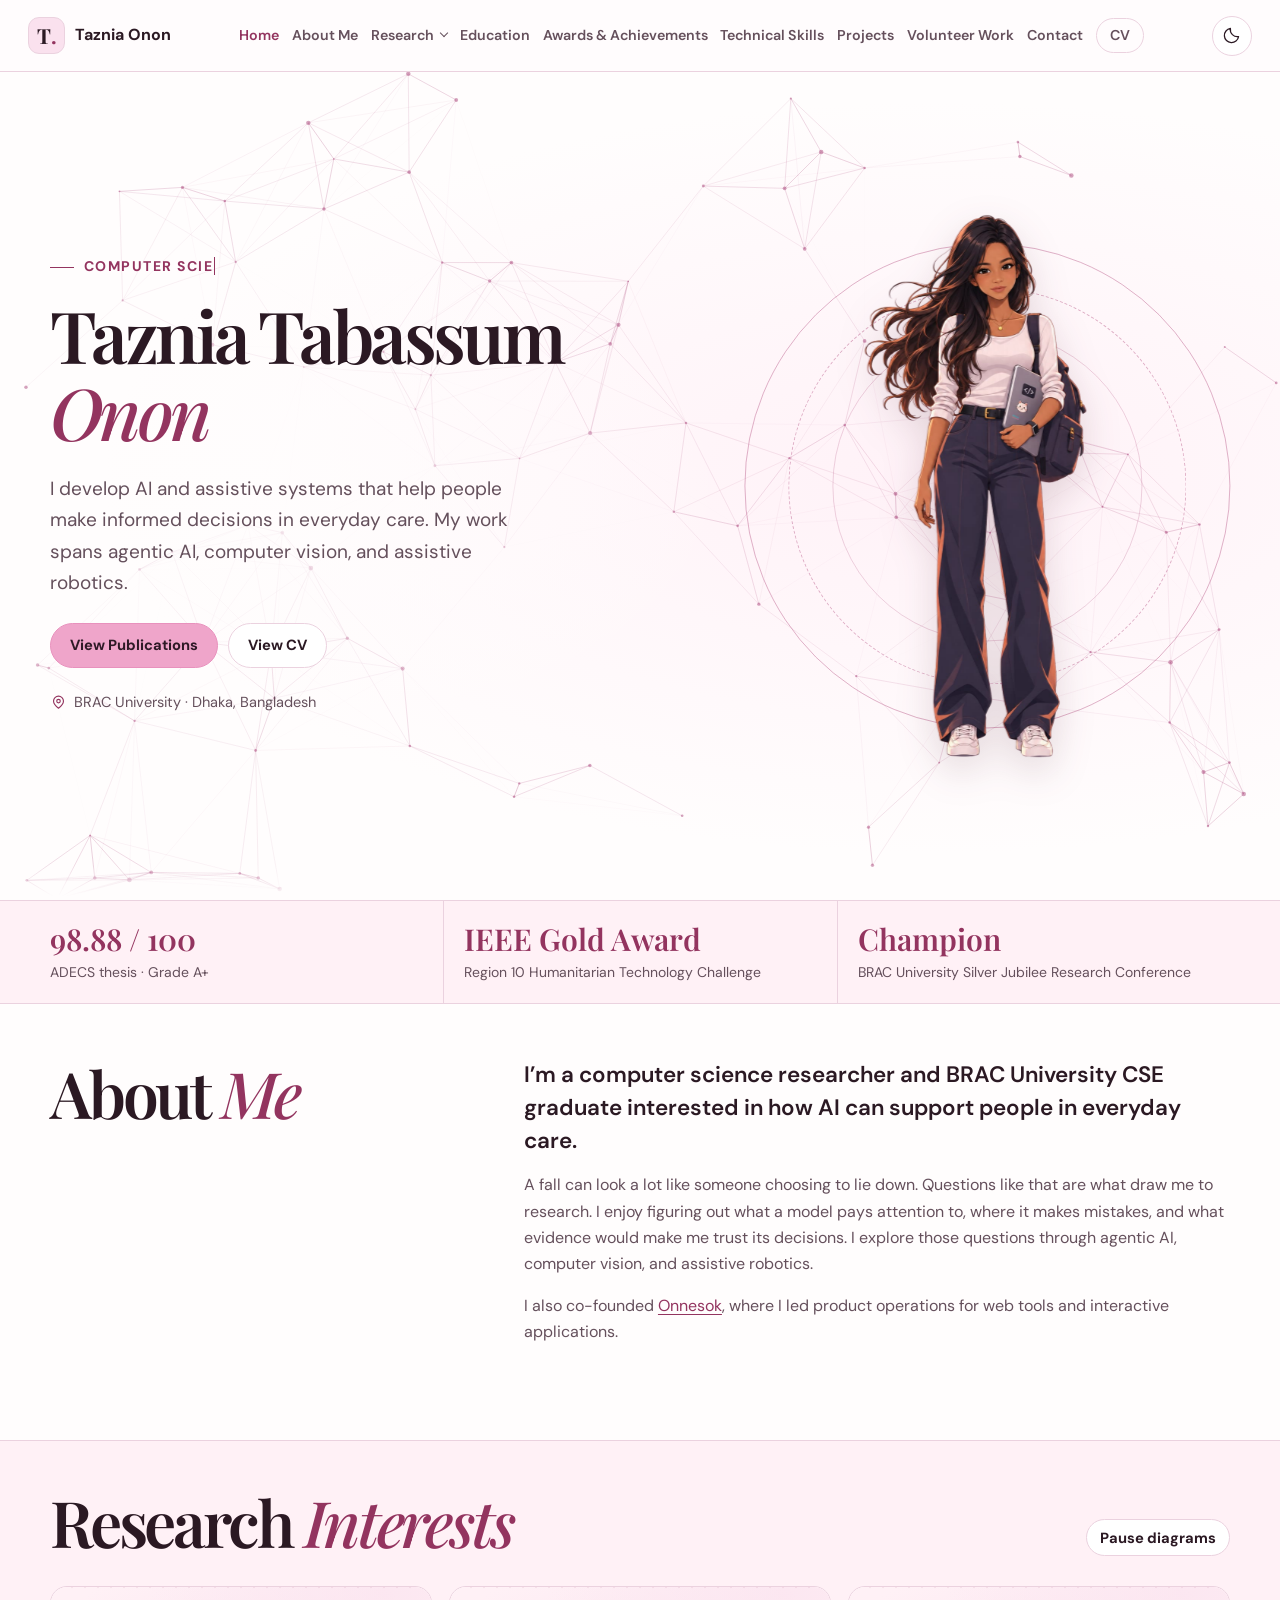
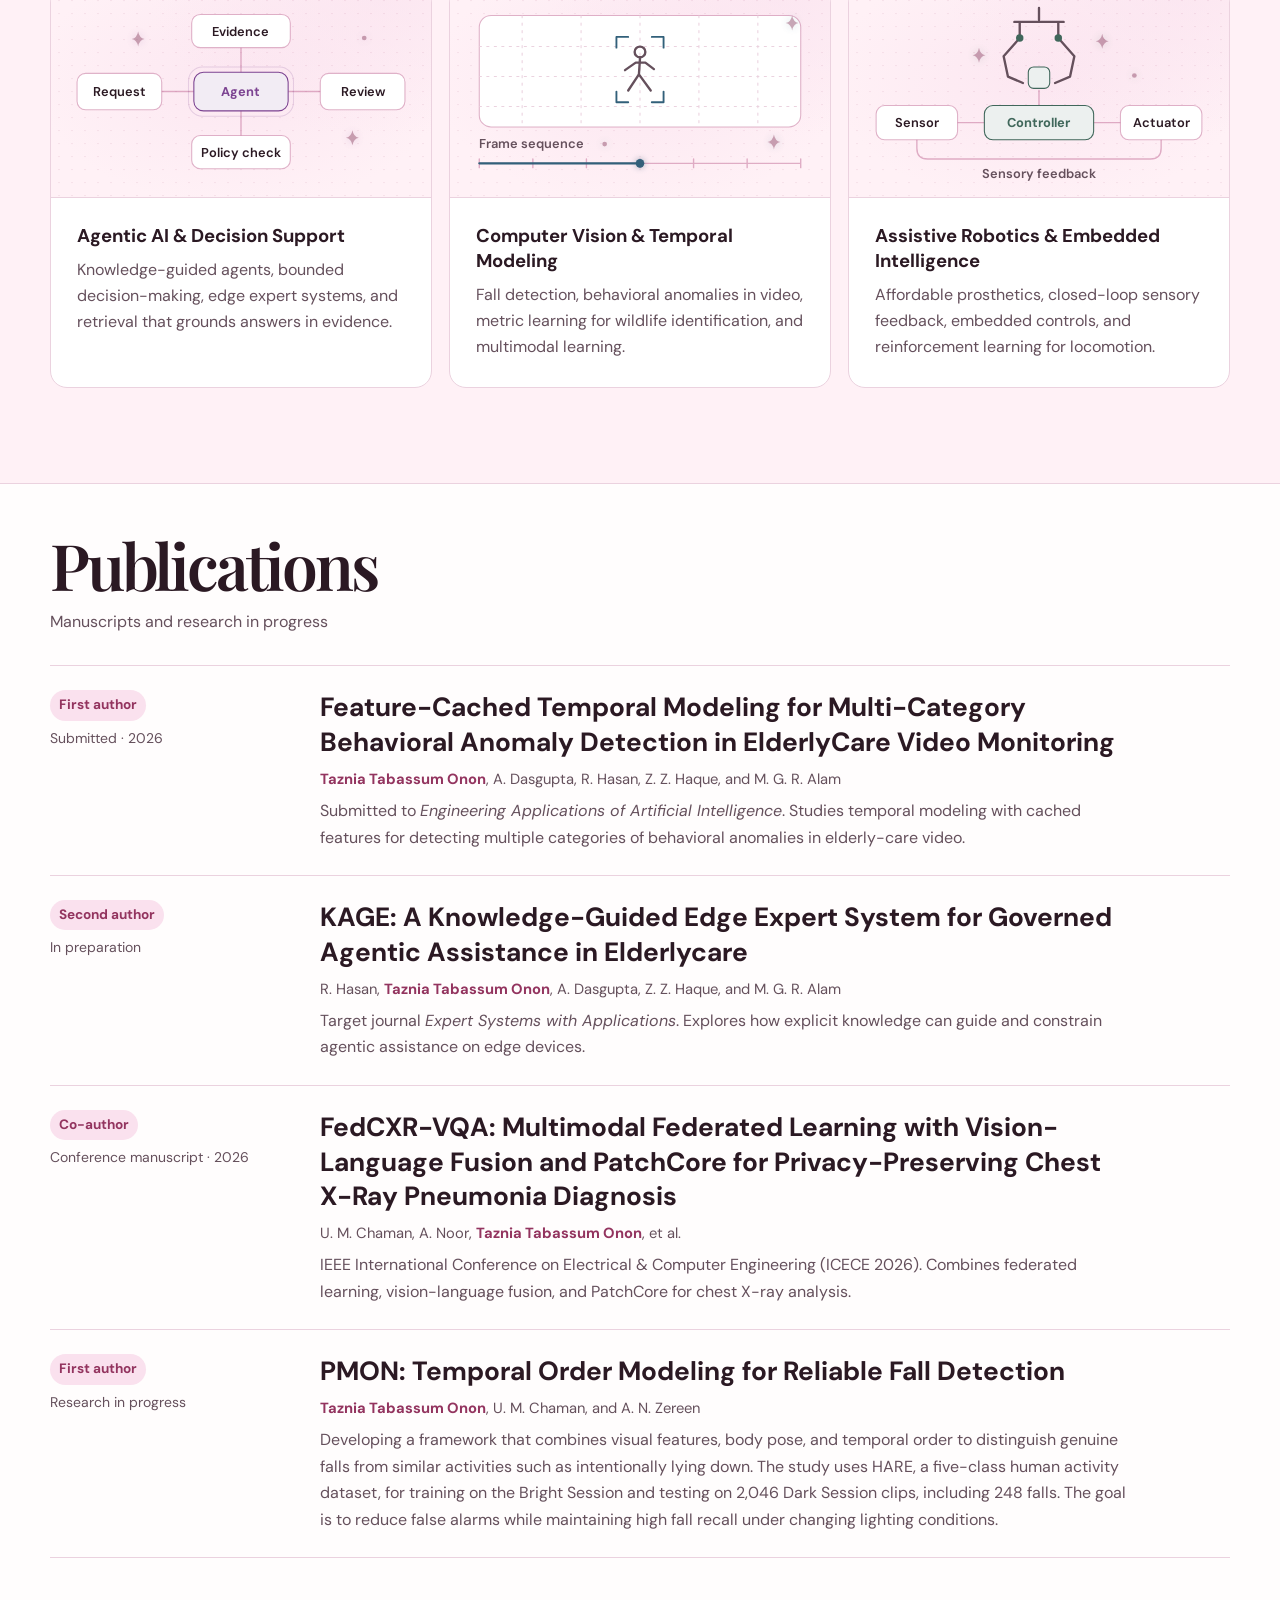
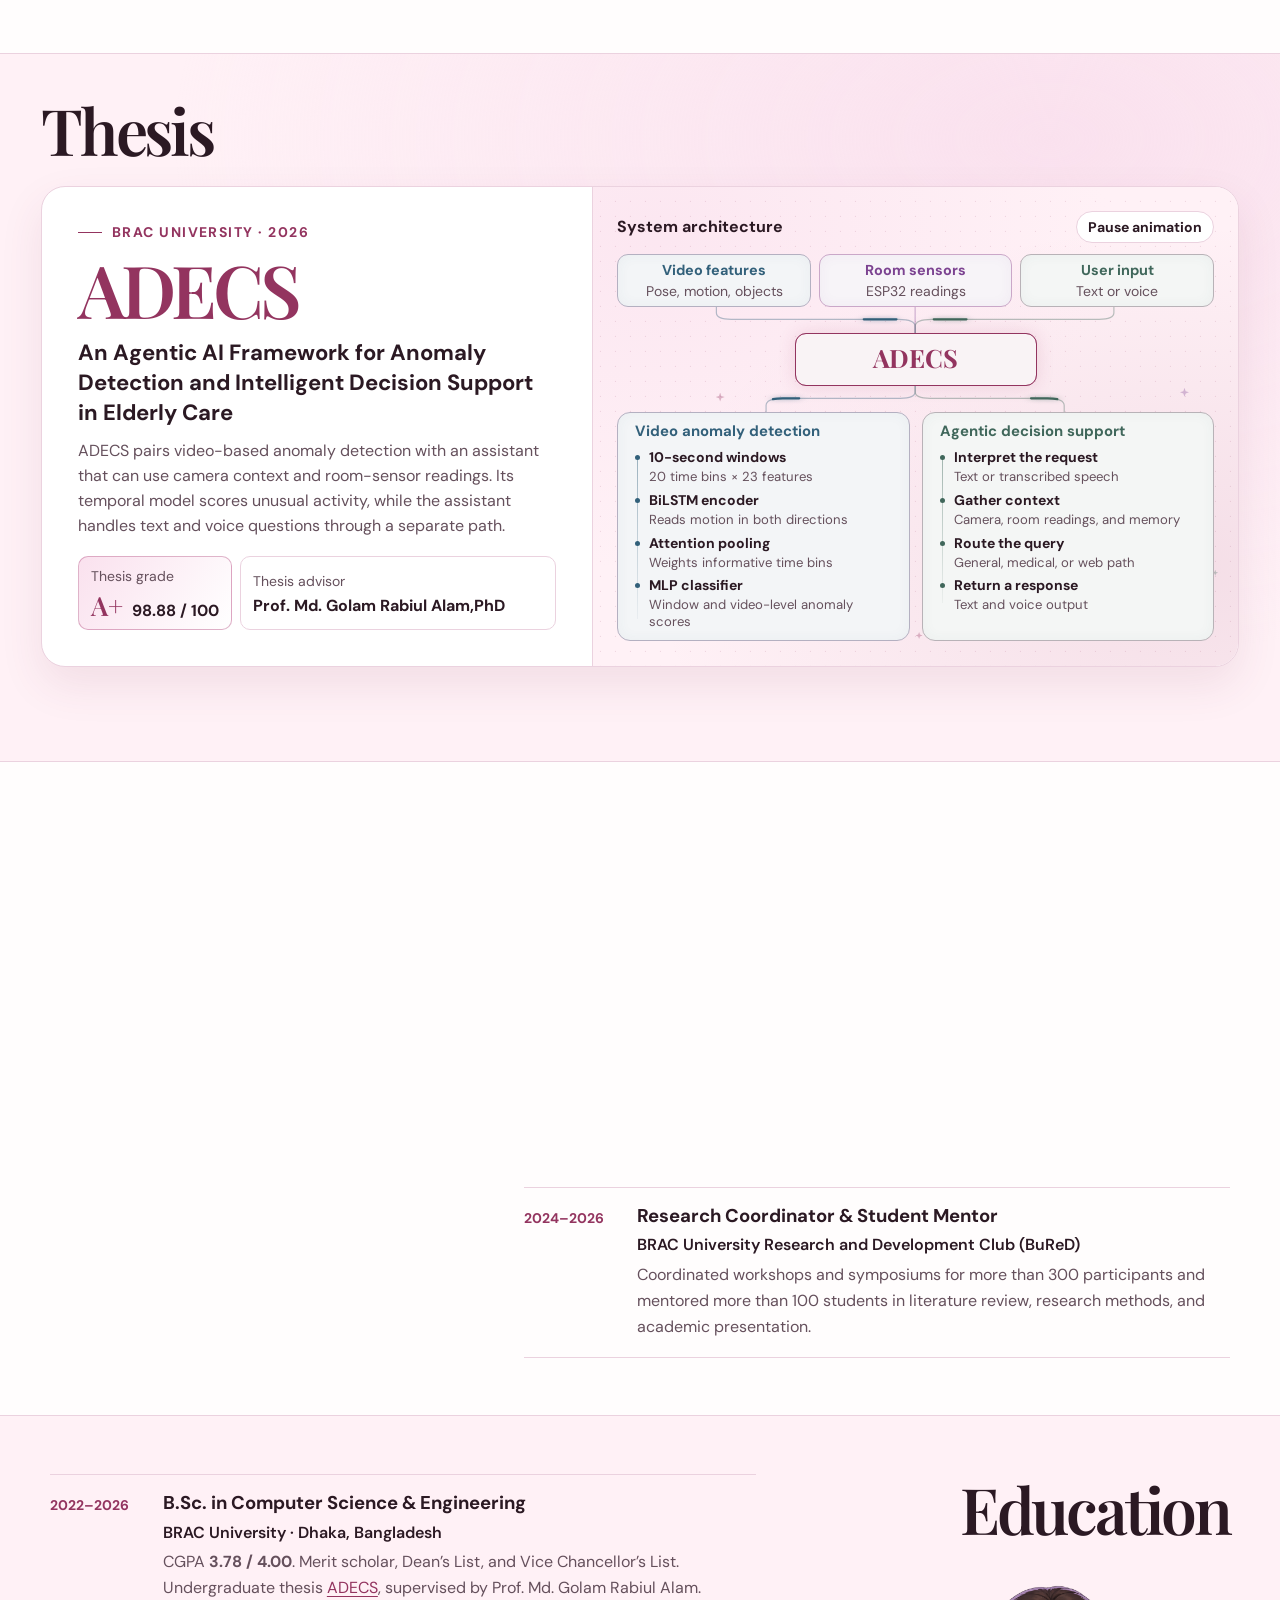
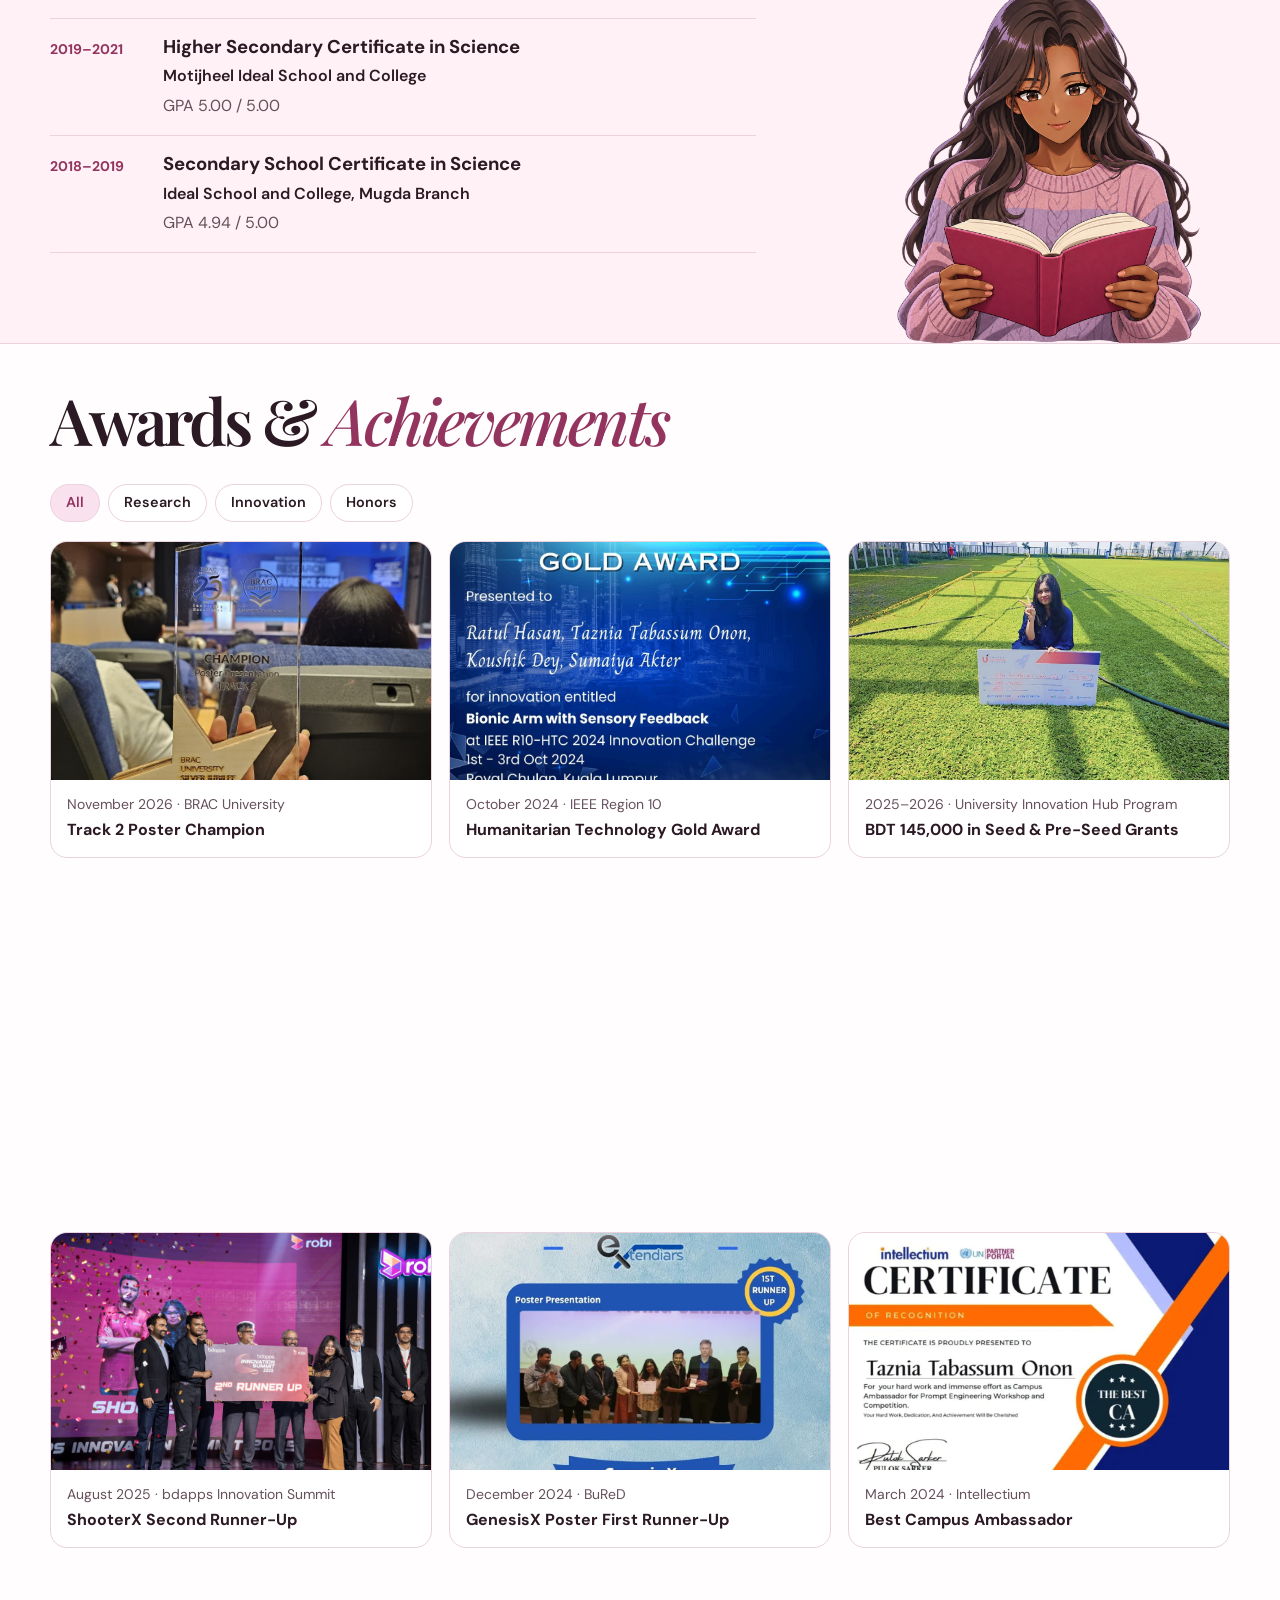
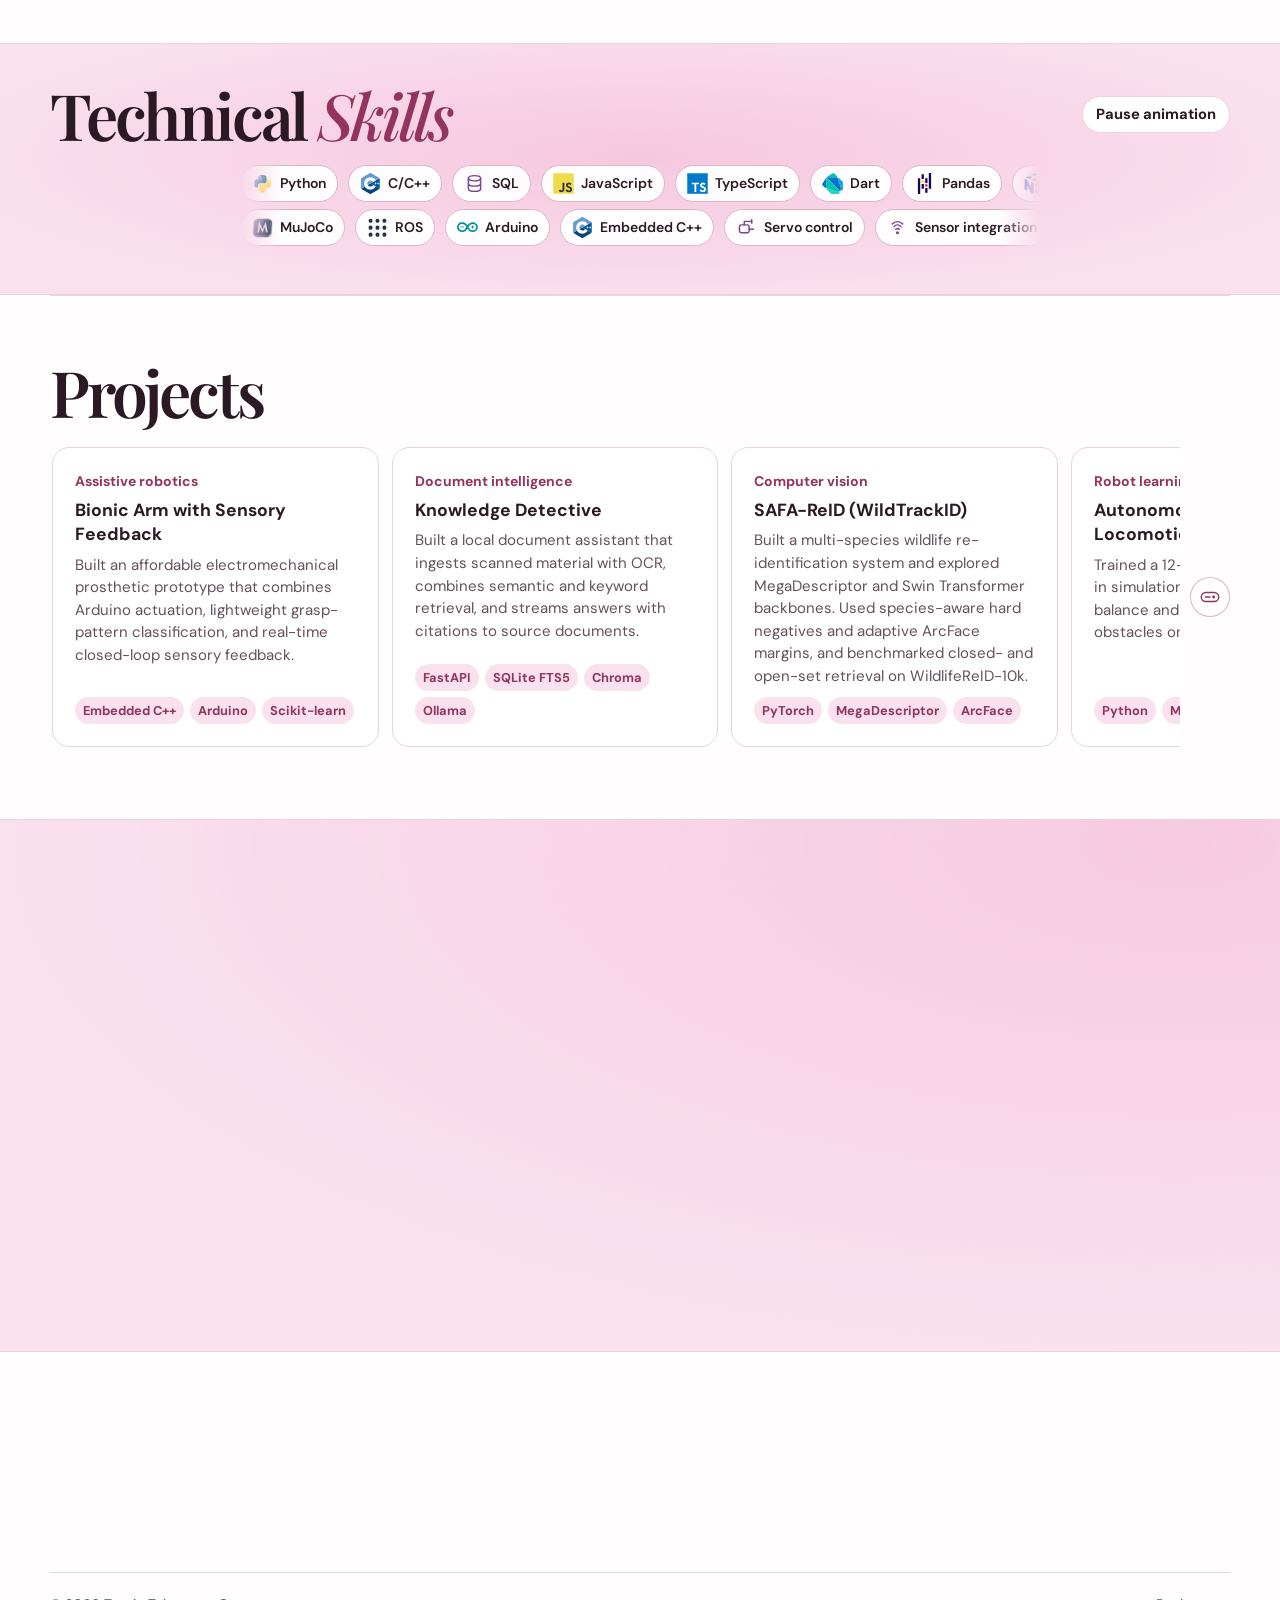
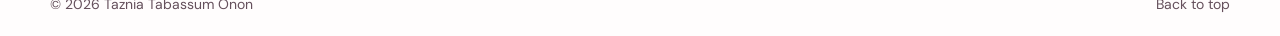
==== commit 3d9b18a6: "Refine research bio and publish PDF CV" ====
--- a/index.html
+++ b/index.html
@@ -33,7 +33,7 @@
         <a href="#projects">Projects</a>
         <a href="#volunteer">Volunteer Work</a>
         <a href="#contact">Contact</a>
-        <a class="nav-cv" href="#cv">CV</a>
+        <a class="nav-cv" href="media/taznia-tabassum-onon-cv.pdf" target="_blank" rel="noopener">CV</a>
       </nav>
       <div class="header-actions">
         <button id="theme" class="icon-button" type="button" aria-label="Switch to dark mode">
@@ -52,7 +52,7 @@
           <p class="eyebrow hero-intro"><span></span> <span class="typed-text">Computer Science Researcher</span></p>
           <h1 id="hero-title"><span class="name-line">Taznia Tabassum</span> <em class="name-line">Onon</em></h1>
           <p class="hero-summary hero-intro">I develop AI and assistive systems that help people make informed decisions in everyday care. My work spans agentic AI, computer vision, and assistive robotics.</p>
-          <div class="hero-actions hero-intro"><a class="button primary" href="#publications">View Publications</a><a class="button secondary" href="cv.html">View CV</a></div>
+          <div class="hero-actions hero-intro"><a class="button primary" href="#publications">View Publications</a><a class="button secondary" href="media/taznia-tabassum-onon-cv.pdf" target="_blank" rel="noopener">View CV</a></div>
           <p class="hero-location hero-intro"><svg viewBox="0 0 24 24" aria-hidden="true"><path d="M19 10c0 5-7 10-7 10s-7-5-7-10a7 7 0 1 1 14 0Z"/><circle cx="12" cy="10" r="2.5"/></svg> BRAC University · Dhaka, Bangladesh</p>
         </div>
         <figure class="hero-visual" id="portrait-stage">
@@ -110,9 +110,9 @@
     <section class="section shell split" id="about" aria-labelledby="about-title">
       <div class="section-heading reveal"><h2 id="about-title">About <em>Me</em></h2></div>
       <div class="prose reveal">
-        <p class="lead">I’m a computer science researcher and BRAC University CSE graduate based in Dhaka, Bangladesh.</p>
-        <p>My undergraduate thesis, ADECS, brought together behavioral anomaly detection and agentic decision support for elderly care. At BRAC University’s Vision Lab, I worked on real-time fall detection. At BIOSE, I helped build and evaluate a low-cost bionic arm with sensory feedback.</p>
-        <p>Through the BRAC University Research and Development Club, I helped organize research workshops and mentored more than 100 undergraduate students in literature review, methodology, writing, and poster presentation. I also co-founded <a href="https://www.onnesok.com">Onnesok</a>, where I led product operations for web tools and interactive applications.</p>
+        <p class="lead">I’m a computer science researcher and BRAC University CSE graduate interested in how AI can support people in everyday care.</p>
+        <p>A fall can look a lot like someone choosing to lie down. Questions like that are what draw me to research. I enjoy figuring out what a model pays attention to, where it makes mistakes, and what evidence would make me trust its decisions. I explore those questions through agentic AI, computer vision, and assistive robotics.</p>
+        <p>I also co-founded <a href="https://www.onnesok.com">Onnesok</a>, where I led product operations for web tools and interactive applications.</p>
       </div>
     </section>
 
@@ -451,9 +451,8 @@
         <div class="project-viewport stagger" id="project-viewport" role="region" aria-label="Project cards" tabindex="0">
         <article class="project reveal"><p class="project-field">Assistive robotics</p><h3>Bionic Arm with Sensory Feedback</h3><p>Built an affordable electromechanical prosthetic prototype that combines Arduino actuation, lightweight grasp-pattern classification, and real-time closed-loop sensory feedback.</p><ul class="tags"><li>Embedded C++</li><li>Arduino</li><li>Scikit-learn</li></ul></article>
         <article class="project reveal"><p class="project-field">Document intelligence</p><h3>Knowledge Detective</h3><p>Built a local document assistant that ingests scanned material with OCR, combines semantic and keyword retrieval, and streams answers with citations to source documents.</p><ul class="tags"><li>FastAPI</li><li>SQLite FTS5</li><li>Chroma</li><li>Ollama</li></ul></article>
-        <article class="project reveal"><p class="project-field">Computer vision</p><h3>SAFA-ReID</h3><p>Designed a multi-species wildlife re-identification model using MegaDescriptor, species-aware hard negatives, and adaptive ArcFace margins. Benchmarked closed- and open-set retrieval on WildlifeReID-10k.</p><ul class="tags"><li>PyTorch</li><li>MegaDescriptor</li><li>Metric learning</li></ul></article>
+        <article class="project reveal"><p class="project-field">Computer vision</p><h3>SAFA-ReID (WildTrackID)</h3><p>Built a multi-species wildlife re-identification system and explored MegaDescriptor and Swin Transformer backbones. Used species-aware hard negatives and adaptive ArcFace margins, and benchmarked closed- and open-set retrieval on WildlifeReID-10k.</p><ul class="tags"><li>PyTorch</li><li>MegaDescriptor</li><li>ArcFace</li></ul></article>
         <article class="project reveal"><p class="project-field">Robot learning</p><h3>Autonomous Quadruped Locomotion</h3><p>Trained a 12-degree-of-freedom robot in simulation using PPO to recover balance and maneuver around obstacles on irregular terrain.</p><ul class="tags"><li>Python</li><li>MuJoCo</li><li>PPO</li></ul></article>
-        <article class="project reveal"><p class="project-field">Visual retrieval</p><h3>WildTrackID</h3><p>Explored MegaDescriptor and Swin Transformer backbones for individual wildlife identification using ArcFace embeddings and cosine-similarity retrieval.</p><ul class="tags"><li>PyTorch</li><li>Swin Transformer</li><li>ArcFace</li></ul></article>
         <article class="project reveal"><p class="project-field">Real-time computer vision</p><h3>Face Detection &amp; Multi-Target Tracking</h3><p>Built a low-latency OpenCV pipeline for detecting faces and maintaining identities across video frames.</p><ul class="tags"><li>Python</li><li>OpenCV</li><li>Multi-target tracking</li></ul></article>
         </div>
         <button class="icon-button project-scroll" id="projects-scroll" type="button" aria-controls="project-viewport" aria-label="Scroll projects right" title="Scroll projects right" hidden>
@@ -504,7 +503,10 @@
       </section>
       <section class="cv-section reveal" id="cv" aria-labelledby="cv-title">
         <h2 id="cv-title">CV</h2>
-        <div class="prose"><p>Research, education, and technical skills in a printable CV.</p><a class="button primary" href="cv.html">Open CV</a></div>
+        <div class="contact-links">
+          <a class="button primary" href="media/taznia-tabassum-onon-cv.pdf" target="_blank" rel="noopener">View PDF</a>
+          <a class="button secondary" href="media/taznia-tabassum-onon-cv.pdf" download="Taznia-Tabassum-Onon-CV.pdf">Download CV</a>
+        </div>
       </section>
     </div>
   </main>
--- a/styles.css
+++ b/styles.css
@@ -165,6 +165,7 @@
 .highlight-list span { font-size: .875rem; color: var(--muted); margin-top: 3px; }
 .highlight-list a:hover strong { text-decoration: underline; text-decoration-thickness: 1px; text-underline-offset: 4px; }
 .section { padding-block: clamp(64px, 7.4vw, 108px); }
+#about { padding-block-start: clamp(34px, 4.2vw, 68px); }
 :is(#interests, #publications) { padding-block-start: clamp(32px, 3.6vw, 56px); }
 :is(#awards, #volunteer) { padding-block-start: clamp(25px, 3.2vw, 45px); }
 .section-heading { margin-bottom: 30px; }
@@ -706,20 +707,11 @@
 .contact-cv .button { min-height: 36px; padding: 5px 12px; }
 .contact-links { display: flex; align-items: center; flex-wrap: wrap; gap: 6px 9px; margin-top: 9px; }
 .contact .email { overflow-wrap: anywhere; }
-.cv-section .button { margin-top: 9px; }
 .site-footer { padding-block: 20px; border-top: 1px solid var(--line); display: flex; justify-content: space-between; gap: 12px; color: var(--muted); font-size: .875rem; }
 .site-footer a:hover { color: var(--accent); }
 
 .reveal.ready { opacity: 0; translate: 0 17px; transition: opacity .56s var(--ease), translate .56s var(--ease); transition-delay: var(--reveal-delay, 0ms); }
 .reveal.is-visible, .reveal:focus-within { opacity: 1; translate: 0 0; }
-.cv { width: min(800px, calc(100% - 42px)); margin-inline: auto; padding-block: 52px; }
-.cv h1 { font-size: clamp(2.5rem, 7vw, 4.1rem); }
-.cv h2 { font-size: 1.95rem; margin: 31px 0 12px; }
-.cv h3 { margin-top: 12px; }
-.cv ul { padding-inline-start: 1.3em; }
-.cv li + li { margin-top: 7px; }
-.cv-header { border-bottom: 1px solid var(--line); padding-bottom: 18px; }
-.cv a:not(.button) { color: var(--accent); text-decoration: underline; }
 
 @media (max-width: 1100px) {
   .shell { width: calc(100% - 64px); }
@@ -785,10 +777,4 @@
 }
 @media print {
   :root, [data-theme="dark"] { color-scheme: light; --paper: #fff; --ink: #000; --muted: #222; --accent: #000; --line: #aaa; }
-  .cv { width: 100%; padding: 0; font-size: .9rem; }
-  .cv .hero-actions { display: none; }
-  .cv h1 { font-size: 2.35rem; }
-  .cv h2 { break-after: avoid; margin-top: 19px; }
-  .cv h3 { break-after: avoid; }
-  .cv li { break-inside: avoid; }
-}
+}
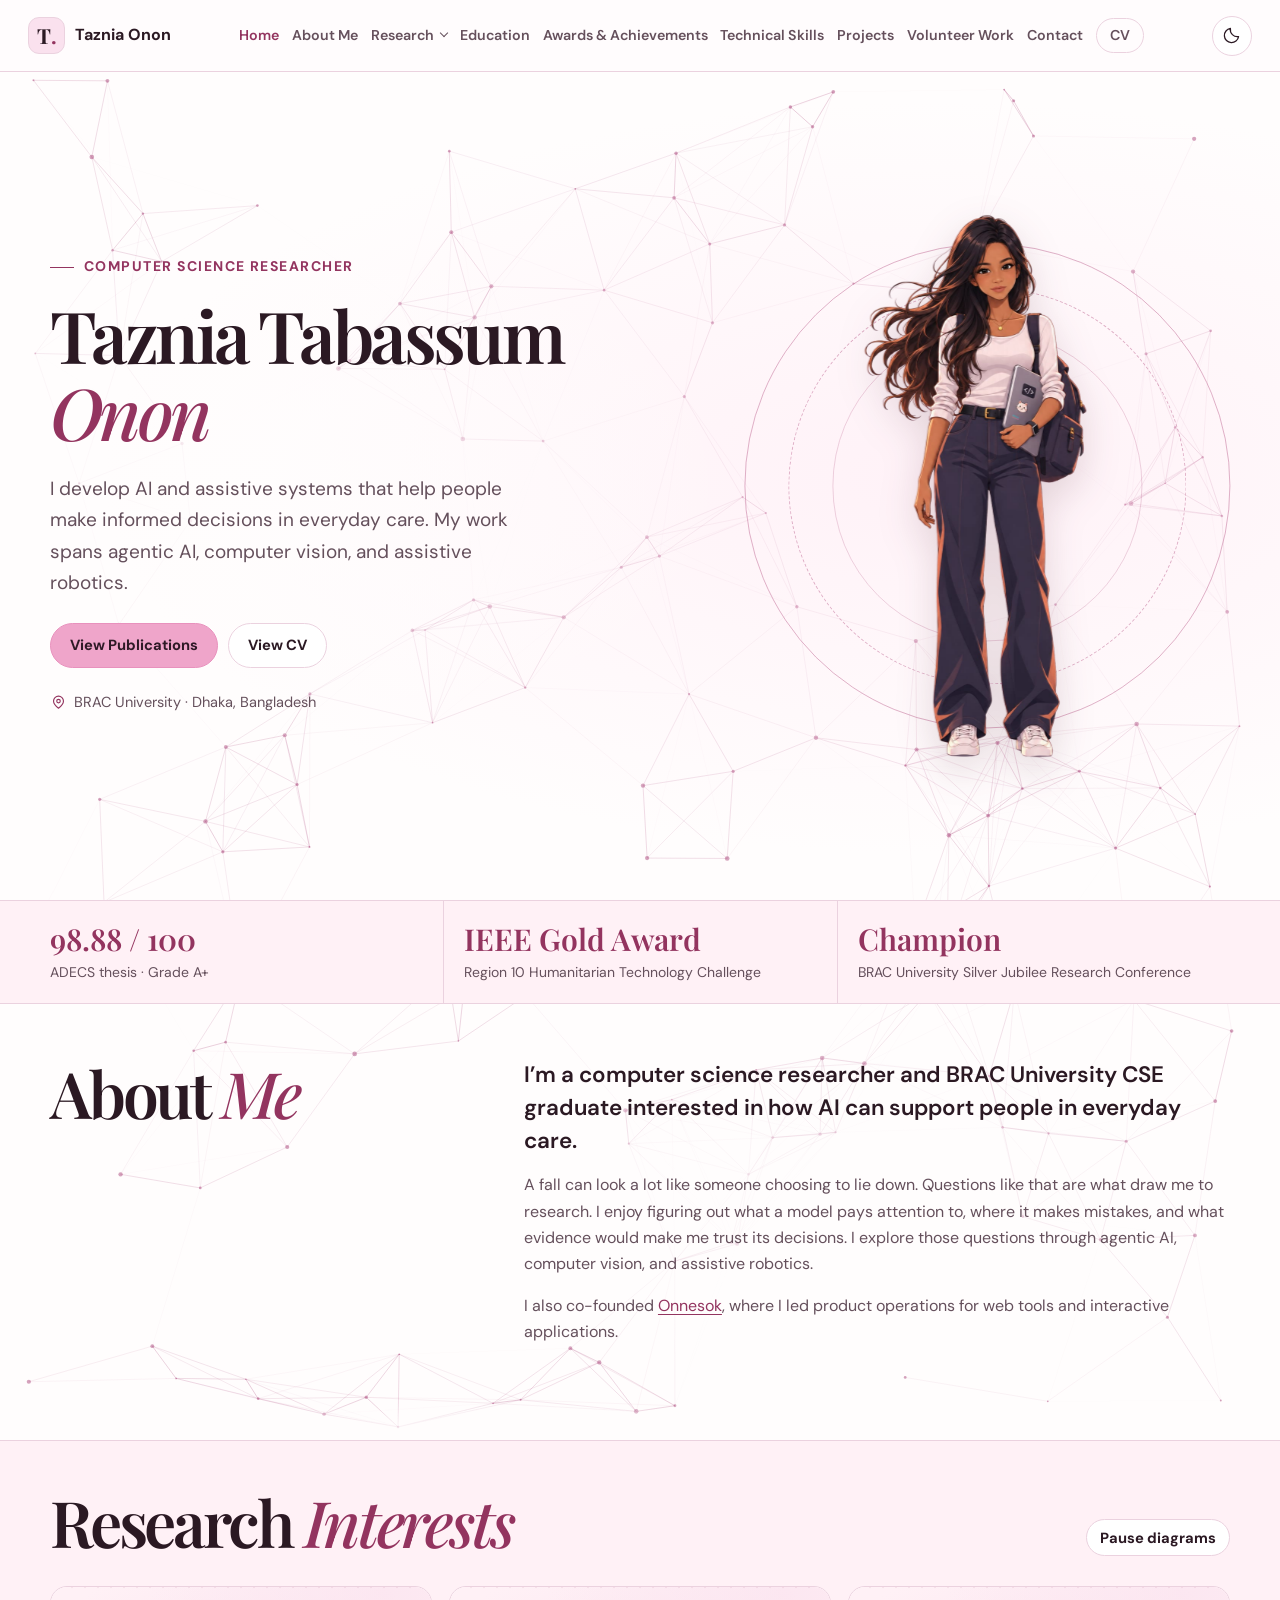
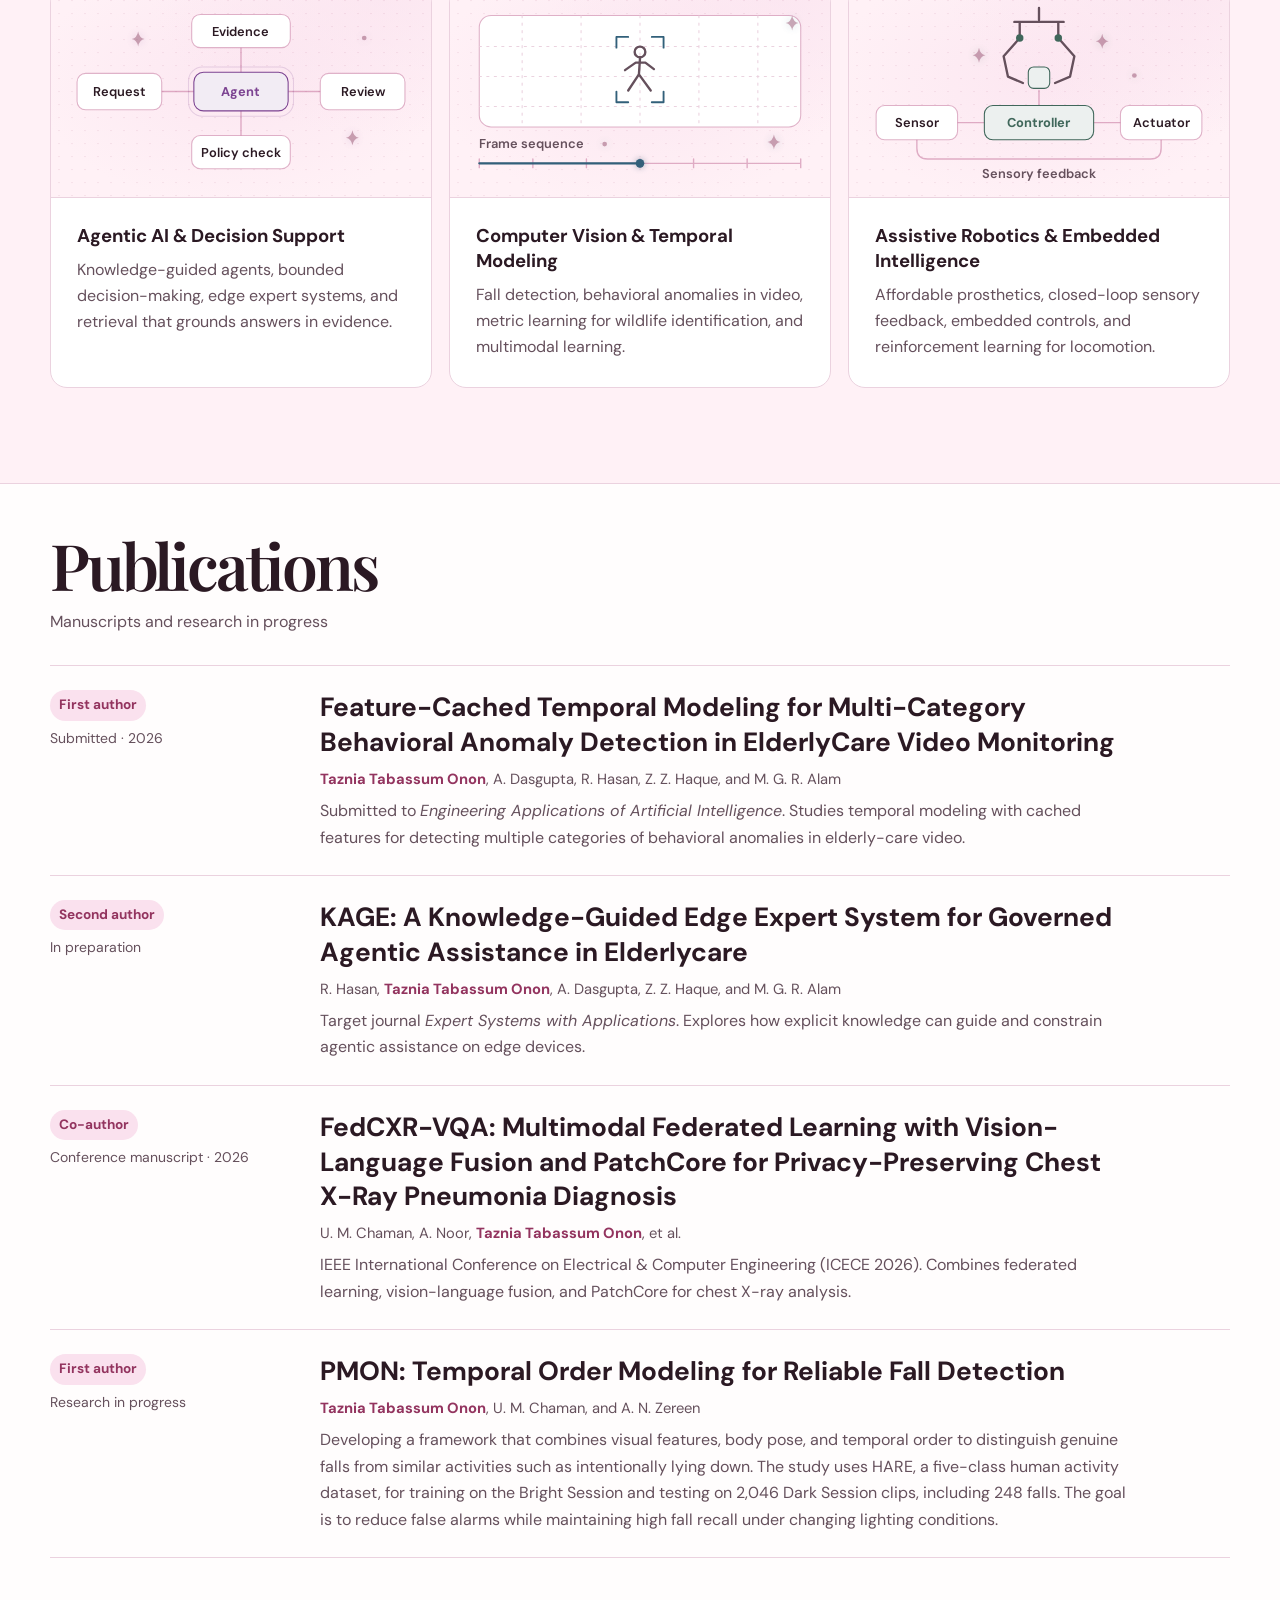
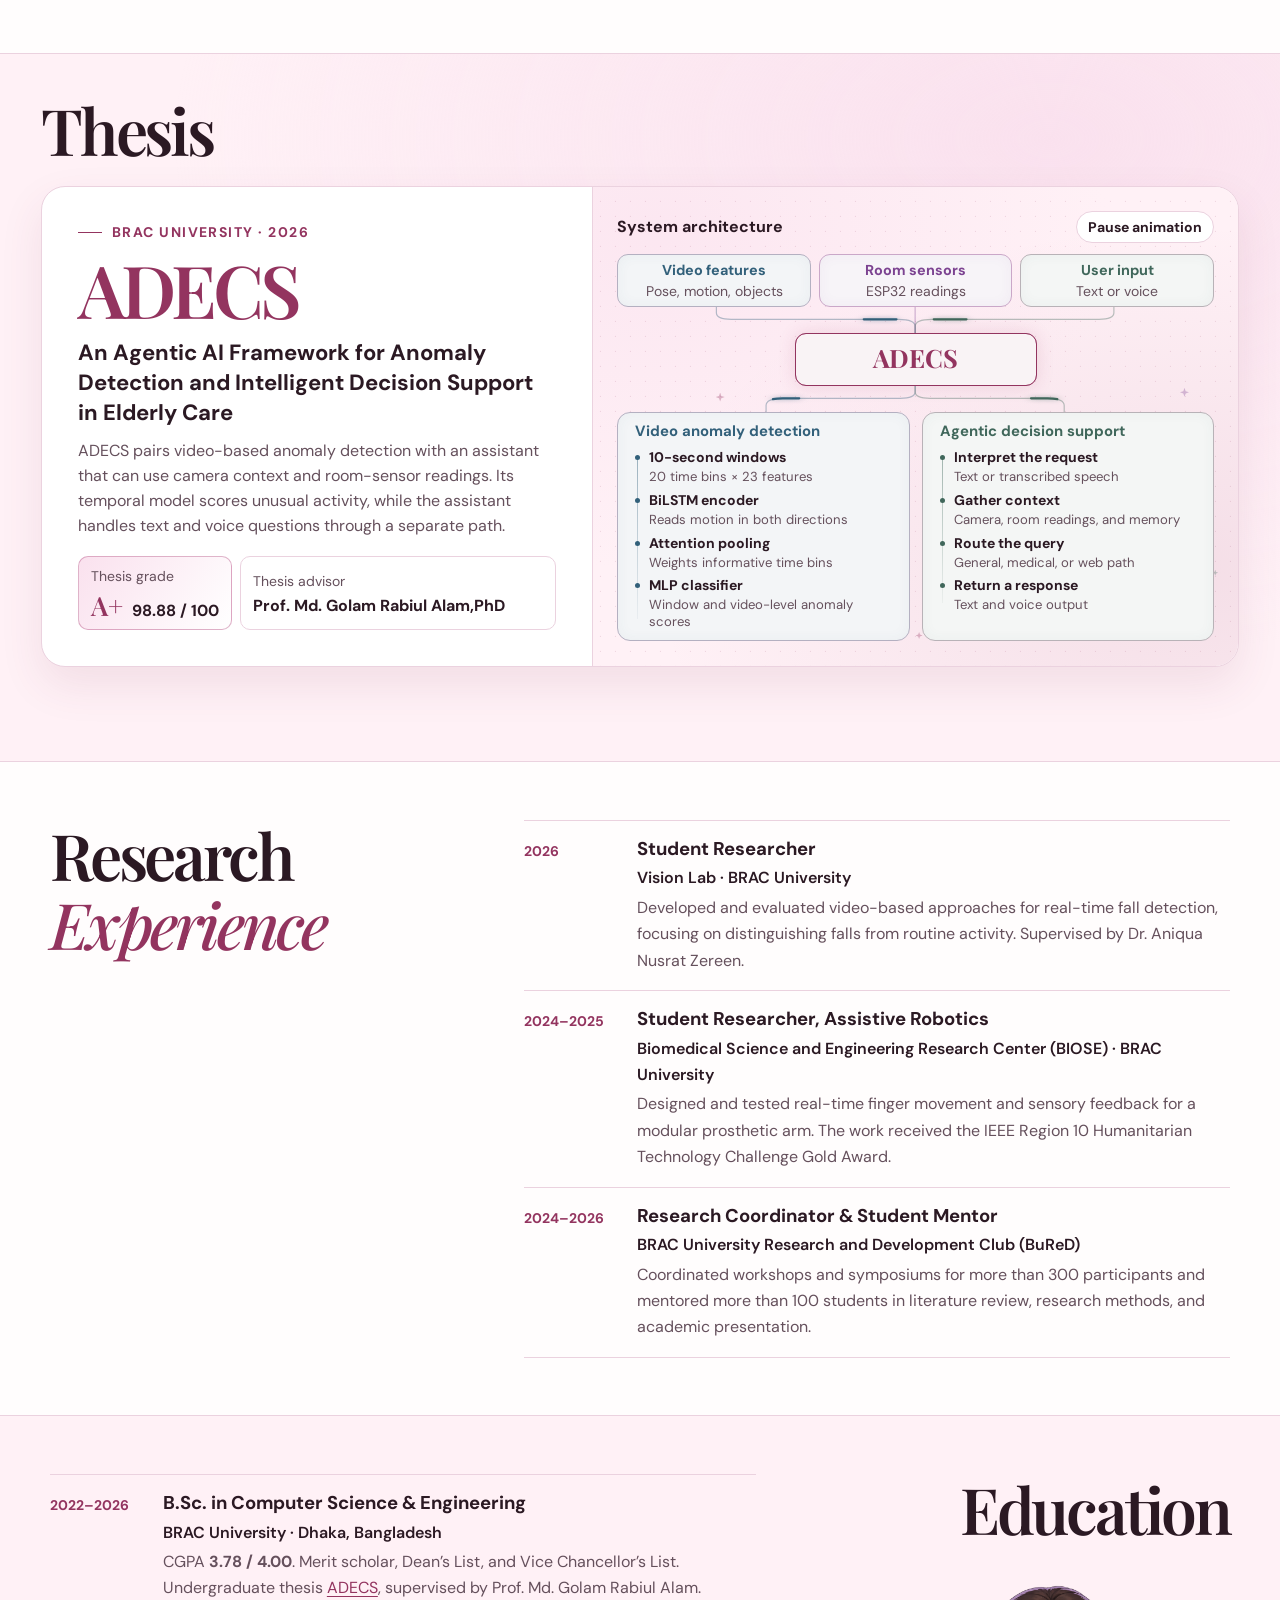
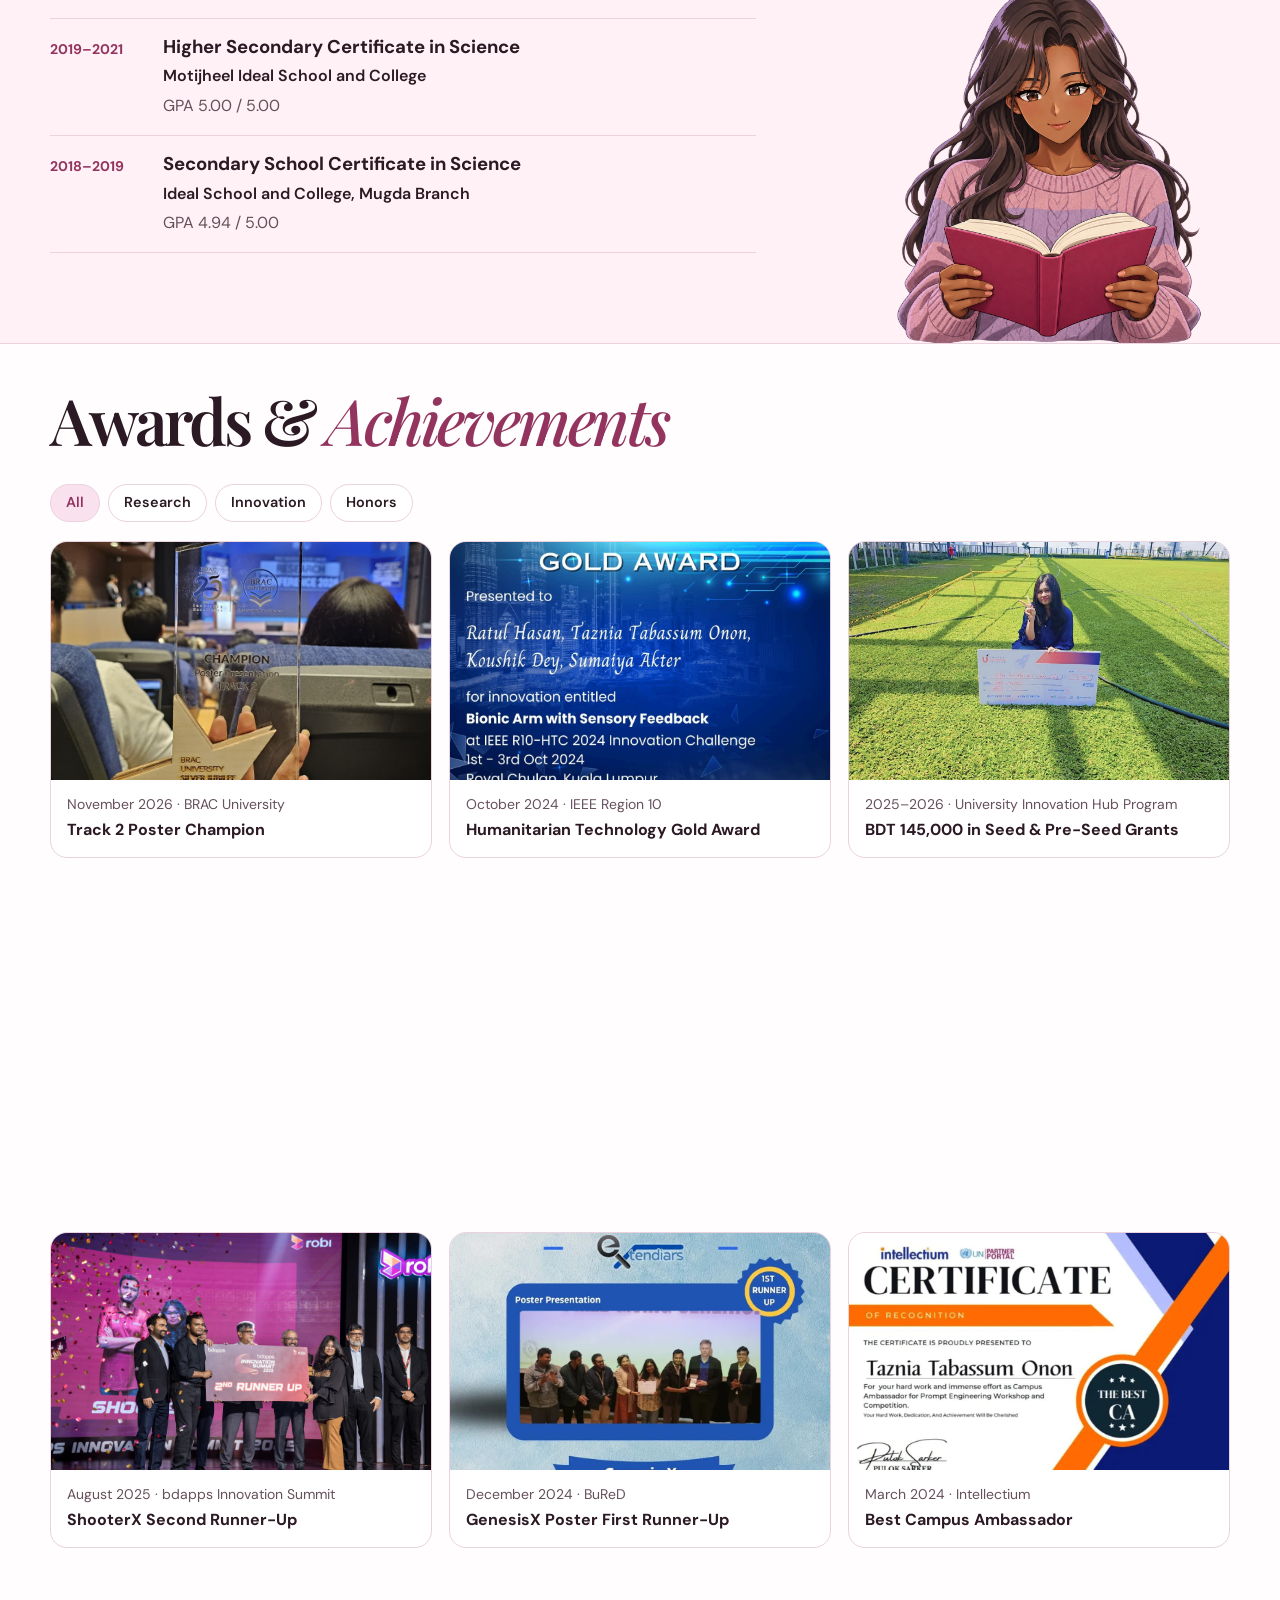
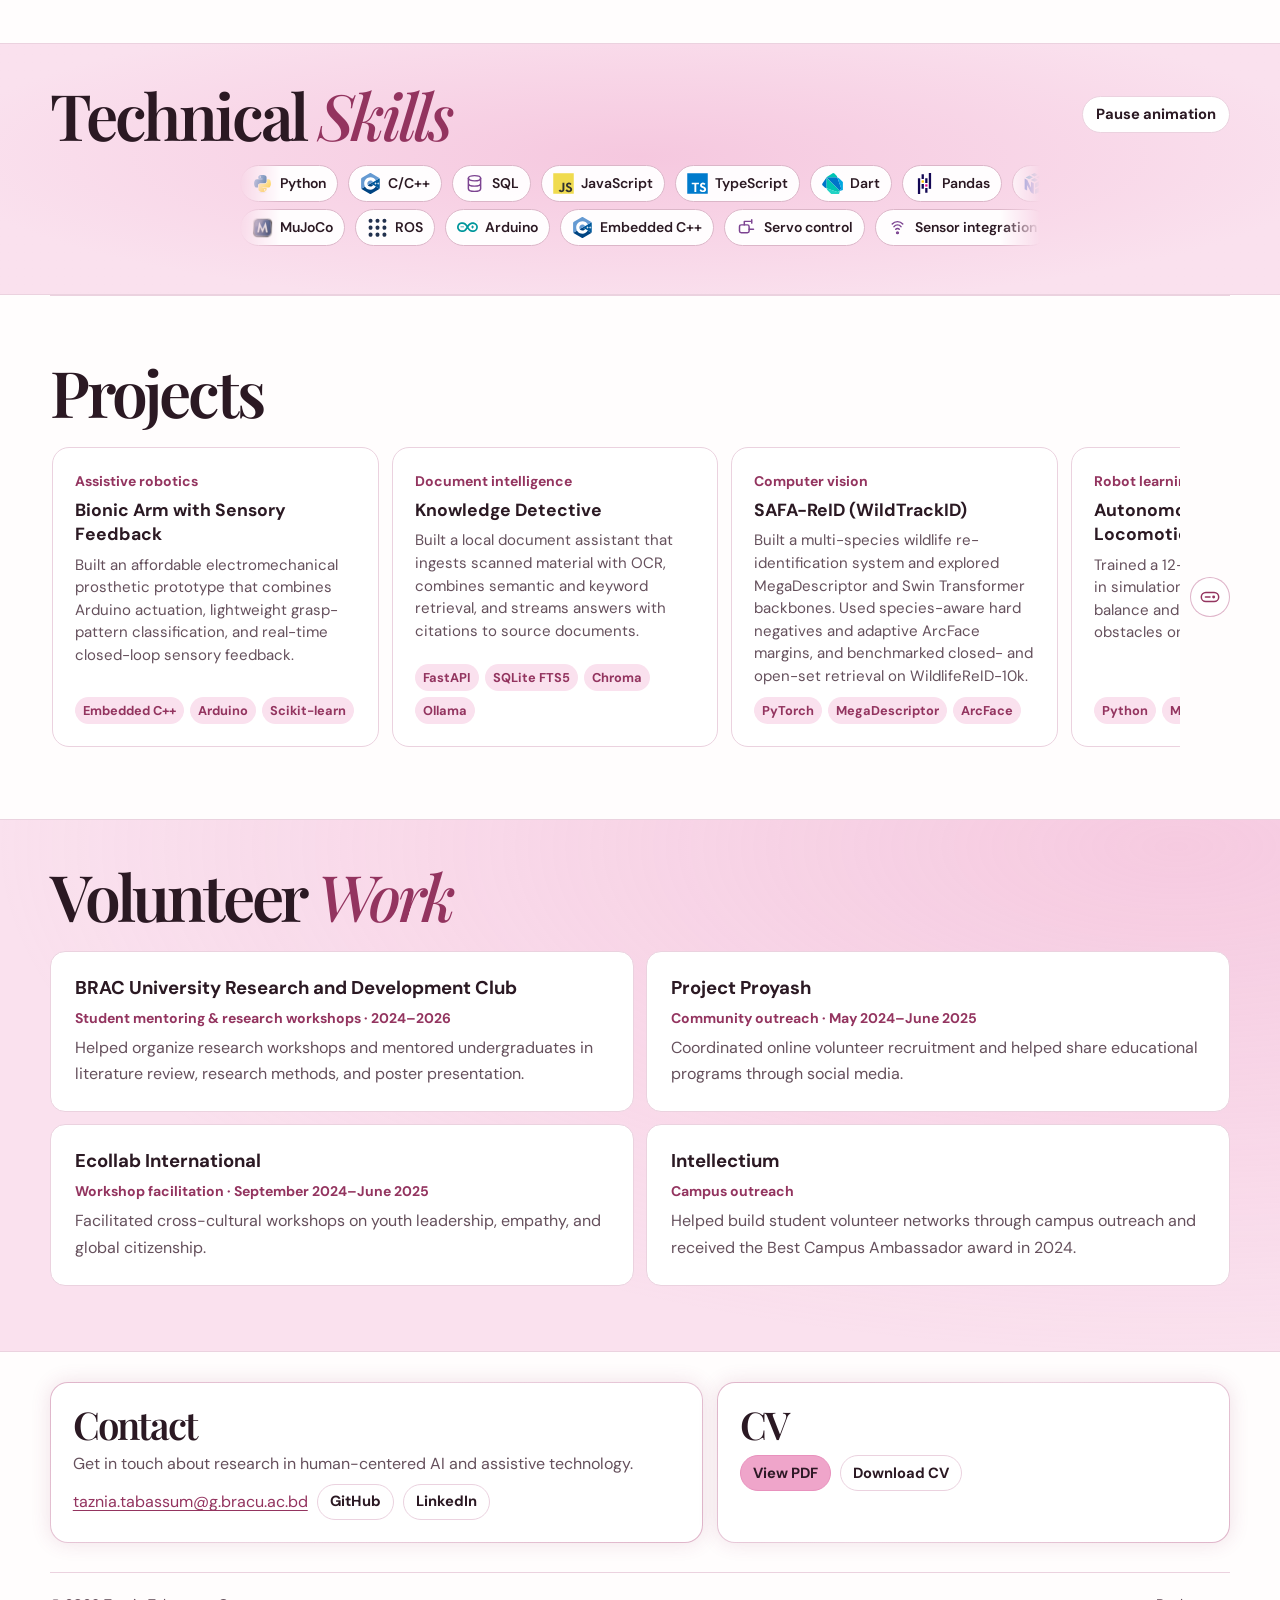
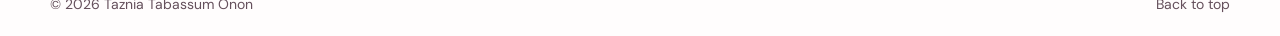
==== commit 1642cc4f: "Extend the animated web through About Me" ====
--- a/index.html
+++ b/index.html
@@ -45,76 +45,78 @@
     </div>
   </header>
   <main id="main">
-    <section class="hero" id="home" aria-labelledby="hero-title">
+    <div class="intro-web">
       <canvas id="particles" aria-hidden="true"></canvas>
-      <div class="shell hero-inner">
-        <div class="hero-copy">
-          <p class="eyebrow hero-intro"><span></span> <span class="typed-text">Computer Science Researcher</span></p>
-          <h1 id="hero-title"><span class="name-line">Taznia Tabassum</span> <em class="name-line">Onon</em></h1>
-          <p class="hero-summary hero-intro">I develop AI and assistive systems that help people make informed decisions in everyday care. My work spans agentic AI, computer vision, and assistive robotics.</p>
-          <div class="hero-actions hero-intro"><a class="button primary" href="#publications">View Publications</a><a class="button secondary" href="media/taznia-tabassum-onon-cv.pdf" target="_blank" rel="noopener">View CV</a></div>
-          <p class="hero-location hero-intro"><svg viewBox="0 0 24 24" aria-hidden="true"><path d="M19 10c0 5-7 10-7 10s-7-5-7-10a7 7 0 1 1 14 0Z"/><circle cx="12" cy="10" r="2.5"/></svg> BRAC University · Dhaka, Bangladesh</p>
-        </div>
-        <figure class="hero-visual" id="portrait-stage">
-          <div class="orbit-system" aria-hidden="true">
-            <div class="orbit orbit-outer"><i></i></div>
-            <div class="orbit orbit-inner"><i></i></div>
-            <div class="orbit orbit-core"><i></i></div>
-          </div>
-          <div class="portrait">
-            <svg class="portrait-art" viewBox="0 0 610 1448" width="610" height="1448" role="img" aria-labelledby="hero-portrait-title">
-              <title id="hero-portrait-title">Full-length illustration of Taznia Tabassum Onon</title>
-              <defs>
-                <image id="hero-portrait-image" href="media/portrait.svg" width="610" height="1448"/>
-                <radialGradient id="portrait-hair-edge">
-                  <stop offset=".48" stop-color="black"/>
-                  <stop offset="1" stop-color="black" stop-opacity="0"/>
-                </radialGradient>
-                <ellipse id="portrait-hair-area" cx="43" cy="347" rx="153" ry="202" fill="url(#portrait-hair-edge)"/>
-                <mask id="portrait-still-mask" maskUnits="userSpaceOnUse" x="0" y="0" width="610" height="1448">
-                  <rect width="610" height="1448" fill="white"/>
-                  <use href="#portrait-hair-area"/>
-                </mask>
-                <mask id="portrait-hair-mask" maskUnits="userSpaceOnUse" x="0" y="0" width="610" height="1448" mask-type="alpha">
-                  <use href="#portrait-hair-area"/>
-                </mask>
-                <radialGradient id="portrait-expression-edge">
-                  <stop offset=".63" stop-color="white"/>
-                  <stop offset="1" stop-color="white" stop-opacity="0"/>
-                </radialGradient>
-                <mask id="portrait-expression-mask" maskUnits="userSpaceOnUse" x="310" y="166" width="110" height="68" mask-type="alpha">
-                  <ellipse cx="364" cy="199" rx="51" ry="32" fill="url(#portrait-expression-edge)"/>
-                </mask>
-              </defs>
-              <g class="portrait-hair-composite">
-                <use class="portrait-layer" href="#hero-portrait-image" mask="url(#portrait-still-mask)"/>
-                <g class="portrait-hair portrait-layer">
-                  <use href="#hero-portrait-image" mask="url(#portrait-hair-mask)"/>
+      <section class="hero" id="home" aria-labelledby="hero-title">
+        <div class="shell hero-inner">
+          <div class="hero-copy">
+            <p class="eyebrow hero-intro"><span></span> <span class="typed-text">Computer Science Researcher</span></p>
+            <h1 id="hero-title"><span class="name-line">Taznia Tabassum</span> <em class="name-line">Onon</em></h1>
+            <p class="hero-summary hero-intro">I develop AI and assistive systems that help people make informed decisions in everyday care. My work spans agentic AI, computer vision, and assistive robotics.</p>
+            <div class="hero-actions hero-intro"><a class="button primary" href="#publications">View Publications</a><a class="button secondary" href="media/taznia-tabassum-onon-cv.pdf" target="_blank" rel="noopener">View CV</a></div>
+            <p class="hero-location hero-intro"><svg viewBox="0 0 24 24" aria-hidden="true"><path d="M19 10c0 5-7 10-7 10s-7-5-7-10a7 7 0 1 1 14 0Z"/><circle cx="12" cy="10" r="2.5"/></svg> BRAC University · Dhaka, Bangladesh</p>
+          </div>
+          <figure class="hero-visual" id="portrait-stage">
+            <div class="orbit-system" aria-hidden="true">
+              <div class="orbit orbit-outer"><i></i></div>
+              <div class="orbit orbit-inner"><i></i></div>
+              <div class="orbit orbit-core"><i></i></div>
+            </div>
+            <div class="portrait">
+              <svg class="portrait-art" viewBox="0 0 610 1448" width="610" height="1448" role="img" aria-labelledby="hero-portrait-title">
+                <title id="hero-portrait-title">Full-length illustration of Taznia Tabassum Onon</title>
+                <defs>
+                  <image id="hero-portrait-image" href="media/portrait.svg" width="610" height="1448"/>
+                  <radialGradient id="portrait-hair-edge">
+                    <stop offset=".48" stop-color="black"/>
+                    <stop offset="1" stop-color="black" stop-opacity="0"/>
+                  </radialGradient>
+                  <ellipse id="portrait-hair-area" cx="43" cy="347" rx="153" ry="202" fill="url(#portrait-hair-edge)"/>
+                  <mask id="portrait-still-mask" maskUnits="userSpaceOnUse" x="0" y="0" width="610" height="1448">
+                    <rect width="610" height="1448" fill="white"/>
+                    <use href="#portrait-hair-area"/>
+                  </mask>
+                  <mask id="portrait-hair-mask" maskUnits="userSpaceOnUse" x="0" y="0" width="610" height="1448" mask-type="alpha">
+                    <use href="#portrait-hair-area"/>
+                  </mask>
+                  <radialGradient id="portrait-expression-edge">
+                    <stop offset=".63" stop-color="white"/>
+                    <stop offset="1" stop-color="white" stop-opacity="0"/>
+                  </radialGradient>
+                  <mask id="portrait-expression-mask" maskUnits="userSpaceOnUse" x="310" y="166" width="110" height="68" mask-type="alpha">
+                    <ellipse cx="364" cy="199" rx="51" ry="32" fill="url(#portrait-expression-edge)"/>
+                  </mask>
+                </defs>
+                <g class="portrait-hair-composite">
+                  <use class="portrait-layer" href="#hero-portrait-image" mask="url(#portrait-still-mask)"/>
+                  <g class="portrait-hair portrait-layer">
+                    <use href="#hero-portrait-image" mask="url(#portrait-hair-mask)"/>
+                  </g>
                 </g>
-              </g>
-              <image class="portrait-rest-expression" href="media/portrait-rest-expression.webp" x="308" y="161" width="116" height="72" mask="url(#portrait-expression-mask)"/>
-            </svg>
-          </div>
-        </figure>
-      </div>
-    </section>
-
-    <div class="highlights">
-      <ul class="shell highlight-list" aria-label="Research and academic highlights">
-        <li><a href="#thesis"><strong>98.88 / 100</strong><span>ADECS thesis · Grade A+</span></a></li>
-        <li><a href="#awards"><strong>IEEE Gold Award</strong><span>Region 10 Humanitarian Technology Challenge</span></a></li>
-        <li><a href="#awards"><strong>Champion</strong><span>BRAC University Silver Jubilee Research Conference</span></a></li>
-      </ul>
+                <image class="portrait-rest-expression" href="media/portrait-rest-expression.webp" x="308" y="161" width="116" height="72" mask="url(#portrait-expression-mask)"/>
+              </svg>
+            </div>
+          </figure>
+        </div>
+      </section>
+
+      <div class="highlights">
+        <ul class="shell highlight-list" aria-label="Research and academic highlights">
+          <li><a href="#thesis"><strong>98.88 / 100</strong><span>ADECS thesis · Grade A+</span></a></li>
+          <li><a href="#awards"><strong>IEEE Gold Award</strong><span>Region 10 Humanitarian Technology Challenge</span></a></li>
+          <li><a href="#awards"><strong>Champion</strong><span>BRAC University Silver Jubilee Research Conference</span></a></li>
+        </ul>
+      </div>
+
+      <section class="section shell split" id="about" aria-labelledby="about-title">
+        <div class="section-heading reveal"><h2 id="about-title">About <em>Me</em></h2></div>
+        <div class="prose reveal">
+          <p class="lead">I’m a computer science researcher and BRAC University CSE graduate interested in how AI can support people in everyday care.</p>
+          <p>A fall can look a lot like someone choosing to lie down. Questions like that are what draw me to research. I enjoy figuring out what a model pays attention to, where it makes mistakes, and what evidence would make me trust its decisions. I explore those questions through agentic AI, computer vision, and assistive robotics.</p>
+          <p>I also co-founded <a href="https://www.onnesok.com">Onnesok</a>, where I led product operations for web tools and interactive applications.</p>
+        </div>
+      </section>
     </div>
-
-    <section class="section shell split" id="about" aria-labelledby="about-title">
-      <div class="section-heading reveal"><h2 id="about-title">About <em>Me</em></h2></div>
-      <div class="prose reveal">
-        <p class="lead">I’m a computer science researcher and BRAC University CSE graduate interested in how AI can support people in everyday care.</p>
-        <p>A fall can look a lot like someone choosing to lie down. Questions like that are what draw me to research. I enjoy figuring out what a model pays attention to, where it makes mistakes, and what evidence would make me trust its decisions. I explore those questions through agentic AI, computer vision, and assistive robotics.</p>
-        <p>I also co-founded <a href="https://www.onnesok.com">Onnesok</a>, where I led product operations for web tools and interactive applications.</p>
-      </div>
-    </section>
 
     <div class="section-tint"><section class="section shell" id="interests" aria-labelledby="interests-title">
       <div class="section-heading interest-heading reveal">
--- a/styles.css
+++ b/styles.css
@@ -88,6 +88,7 @@
 .sun, [data-theme="dark"] .moon, #menu { display: none; }
 [data-theme="dark"] .sun { display: block; }
 
+.intro-web { isolation: isolate; position: relative; overflow: clip; }
 .hero { isolation: isolate; position: relative; overflow: clip; background: radial-gradient(ellipse at 73% 49%, var(--hero-wash), transparent 63%); }
 #particles {
   position: absolute;
@@ -166,6 +167,8 @@
 .highlight-list a:hover strong { text-decoration: underline; text-decoration-thickness: 1px; text-underline-offset: 4px; }
 .section { padding-block: clamp(64px, 7.4vw, 108px); }
 #about { padding-block-start: clamp(34px, 4.2vw, 68px); }
+#about > .prose { position: relative; isolation: isolate; }
+#about > .prose::before { content: ""; position: absolute; inset: -28px -18px; z-index: -1; pointer-events: none; background: radial-gradient(ellipse at 40% 50%, var(--copy-glow), transparent 76%); }
 :is(#interests, #publications) { padding-block-start: clamp(32px, 3.6vw, 56px); }
 :is(#awards, #volunteer) { padding-block-start: clamp(25px, 3.2vw, 45px); }
 .section-heading { margin-bottom: 30px; }
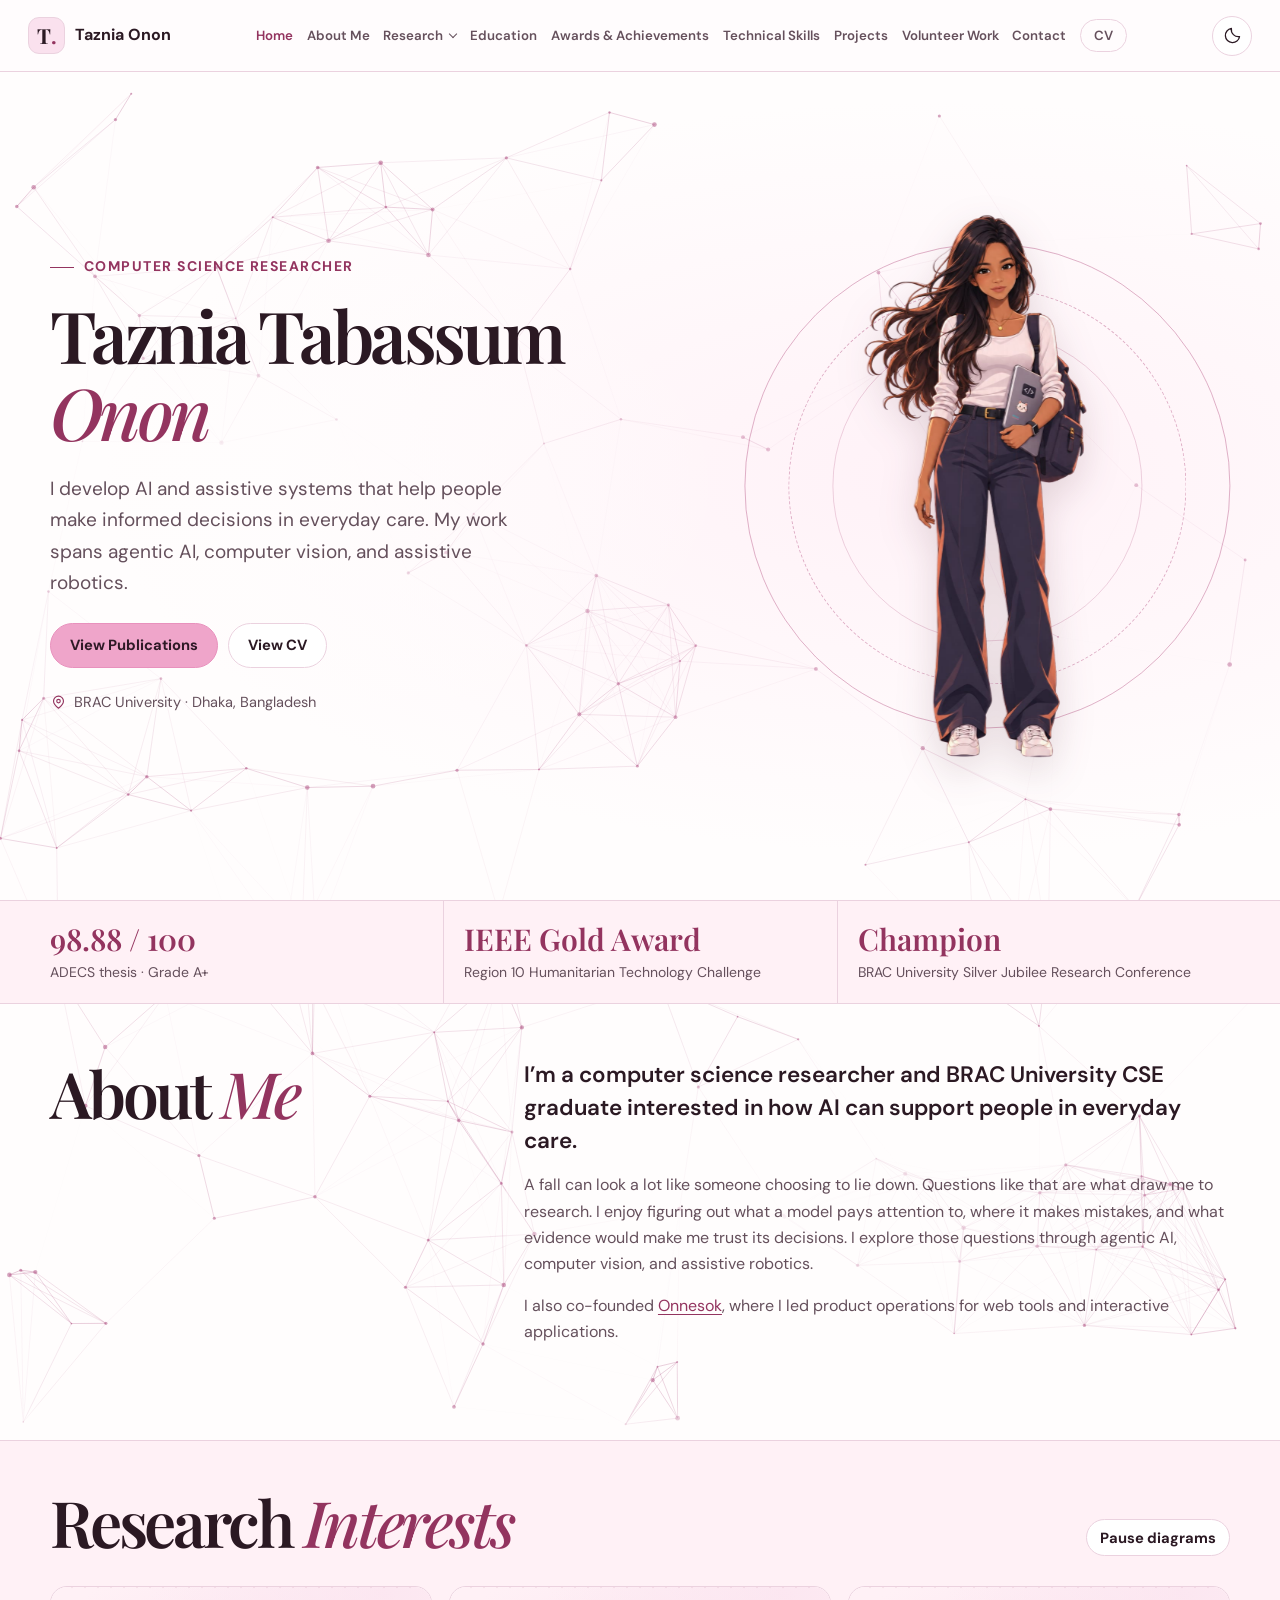
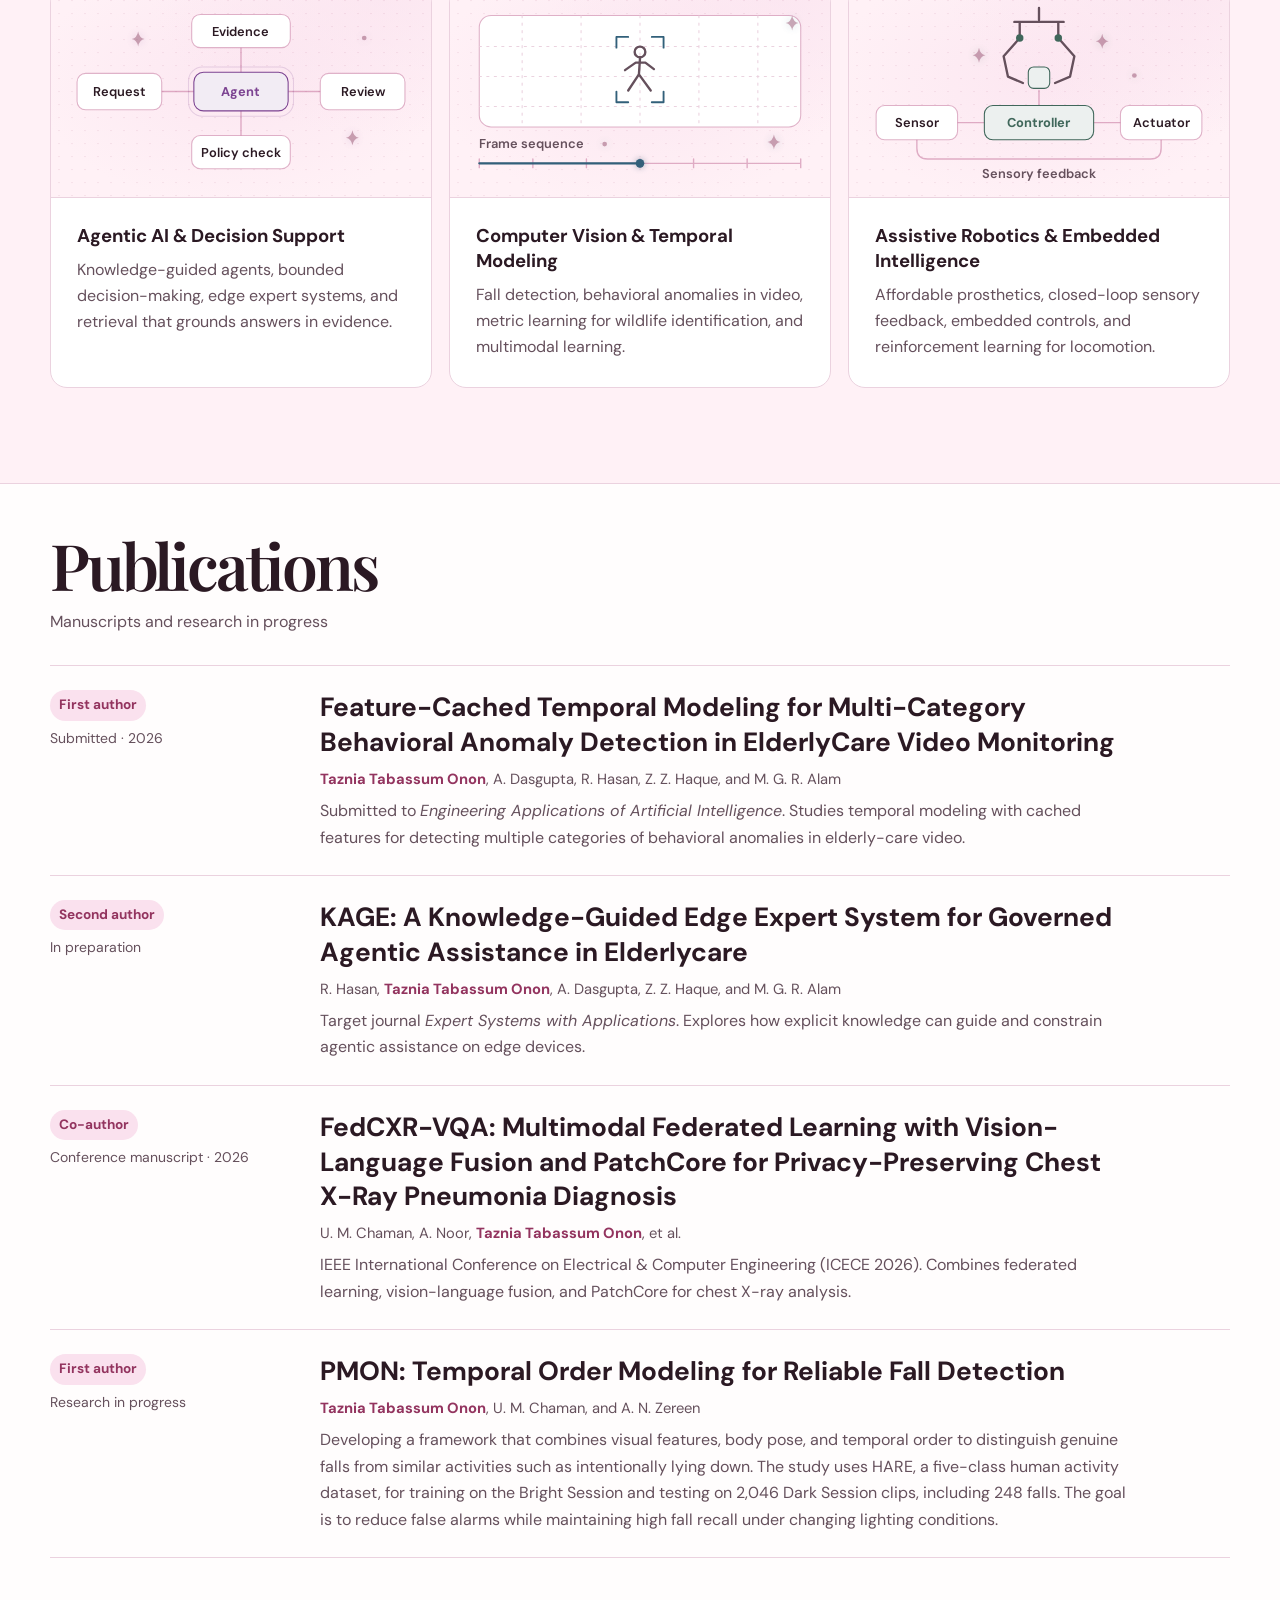
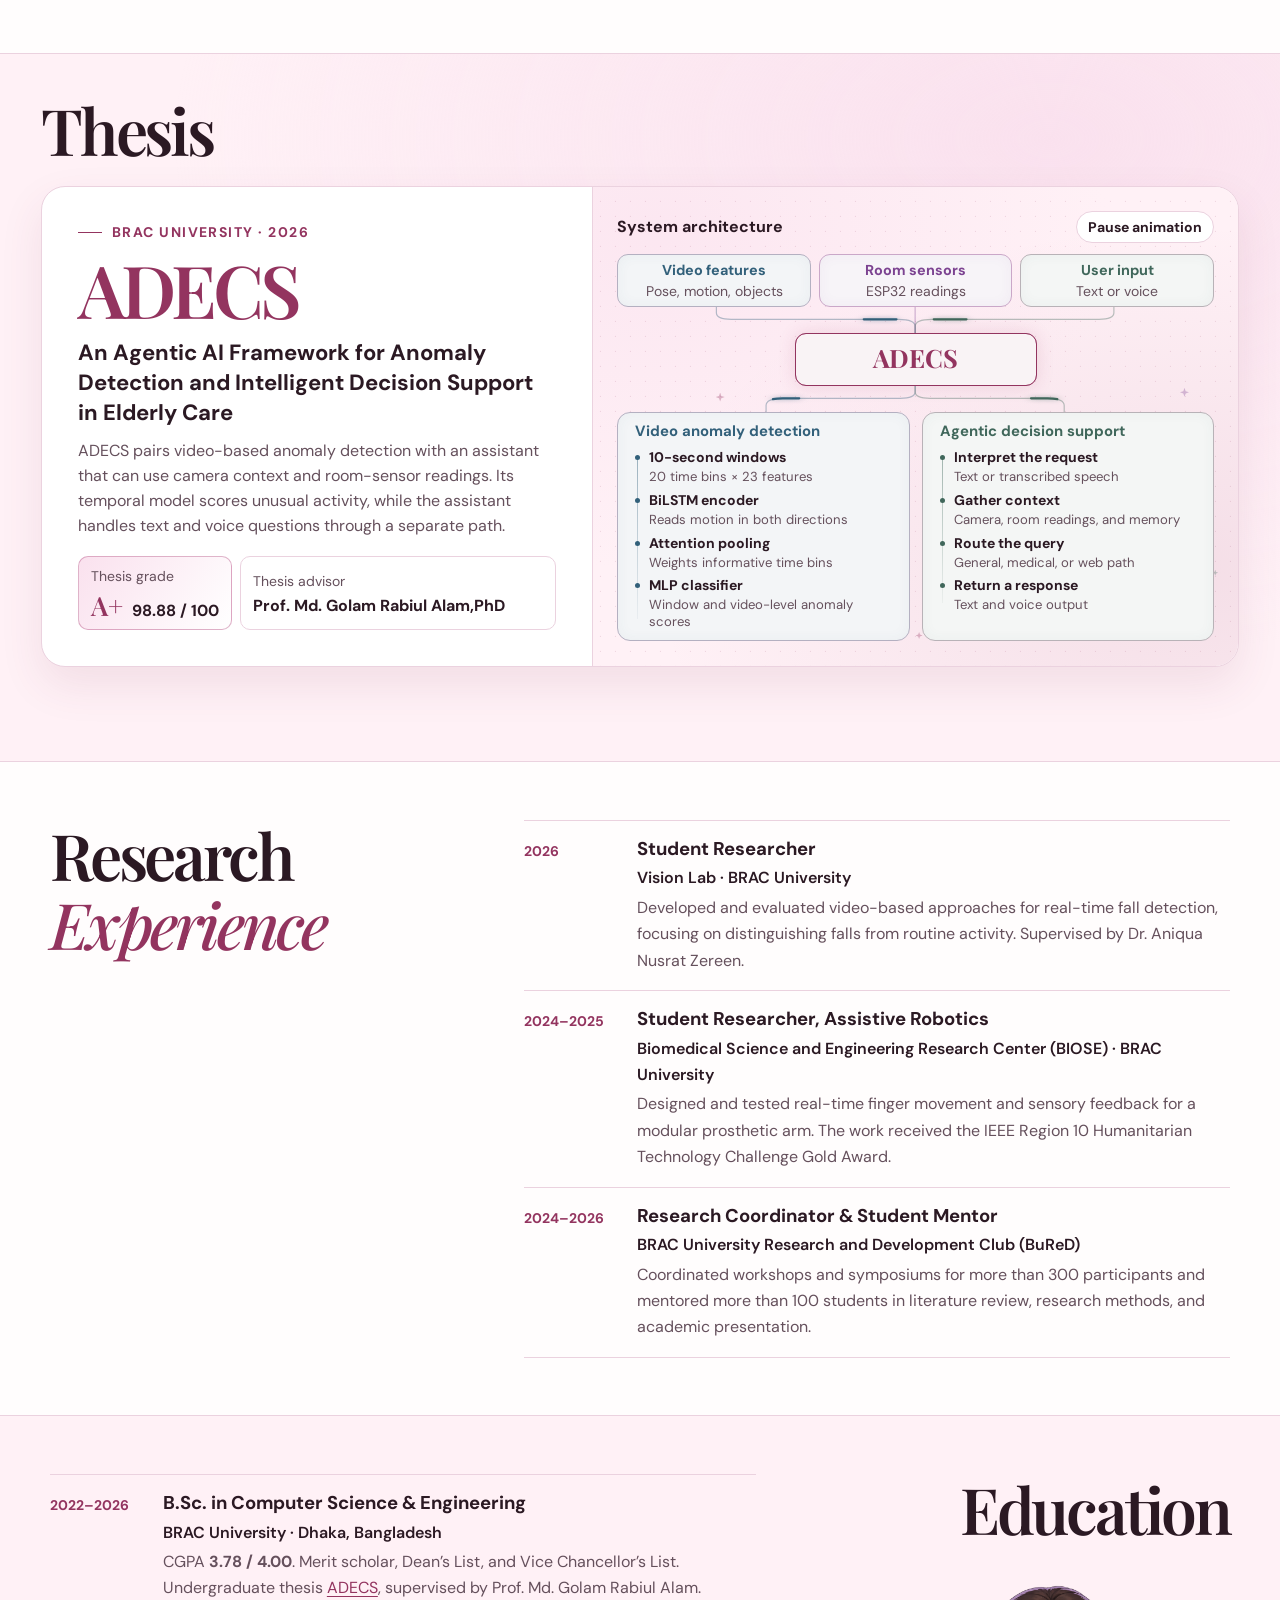
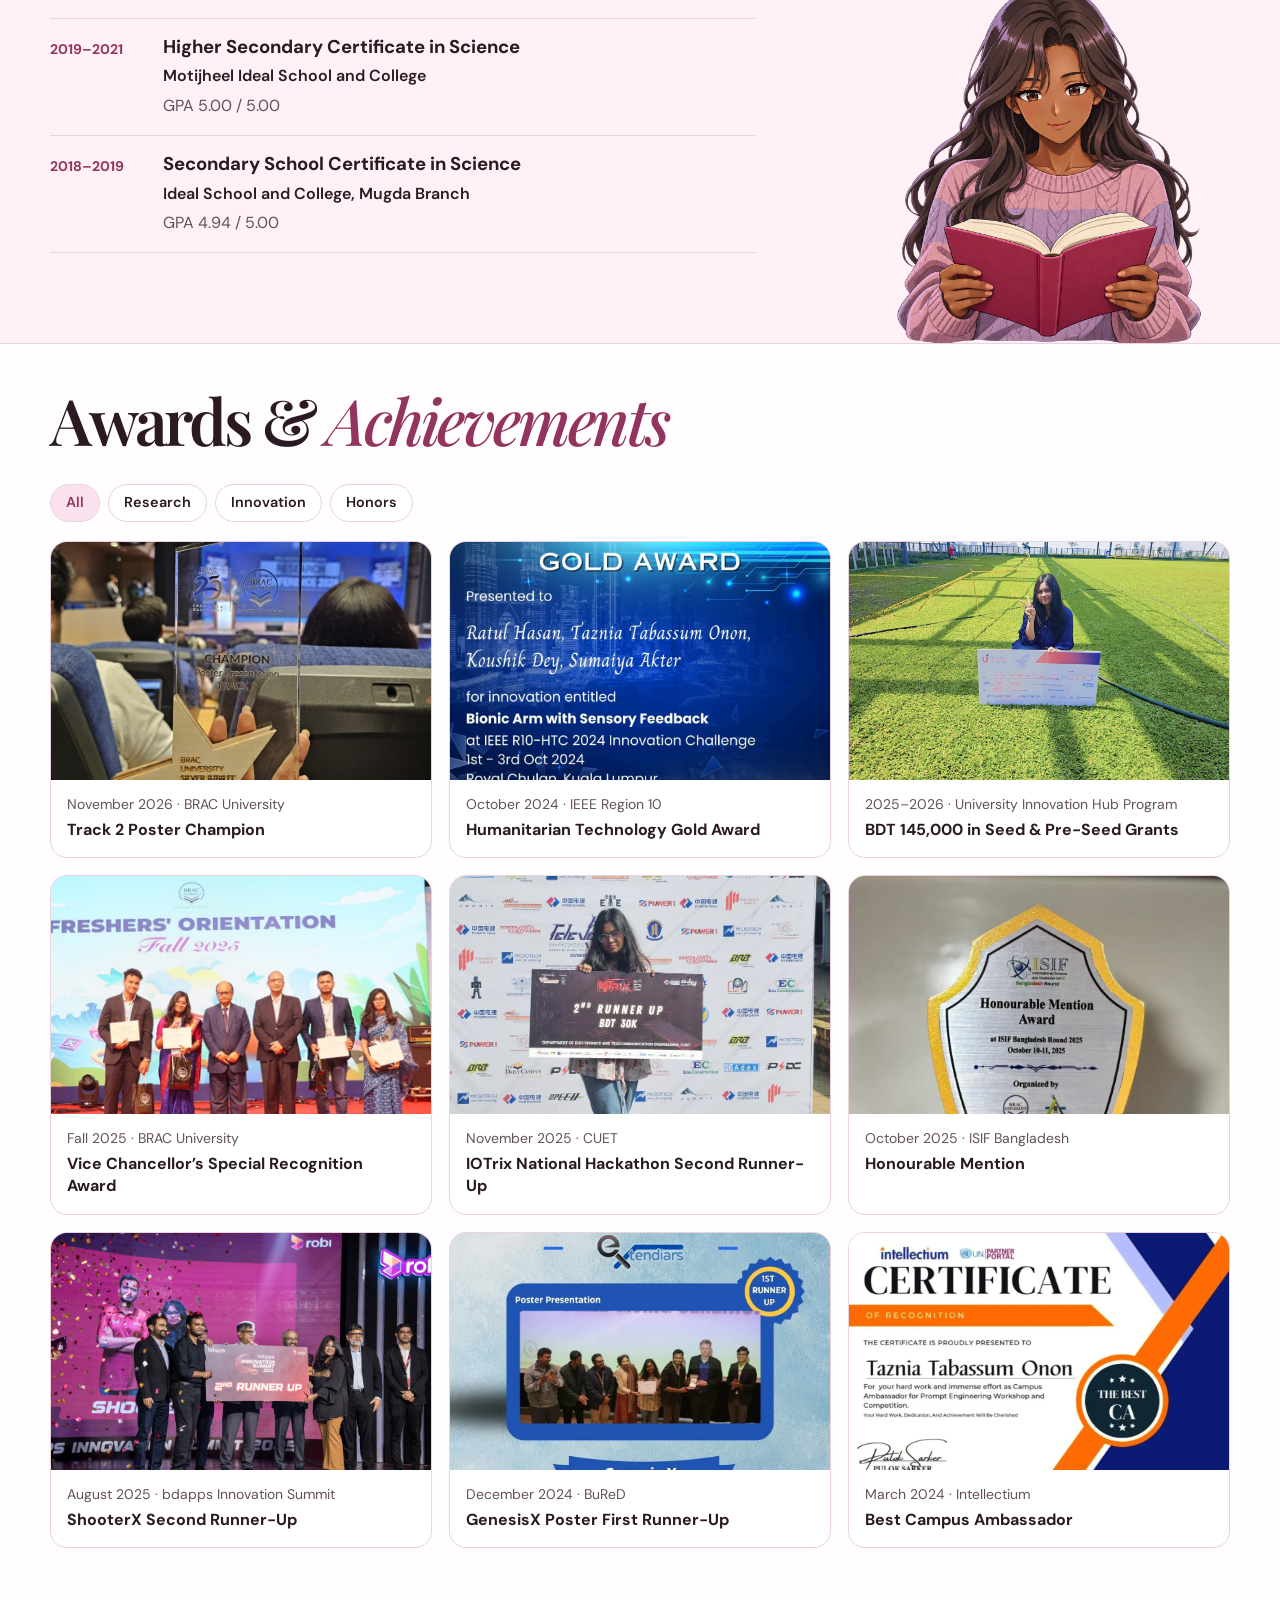
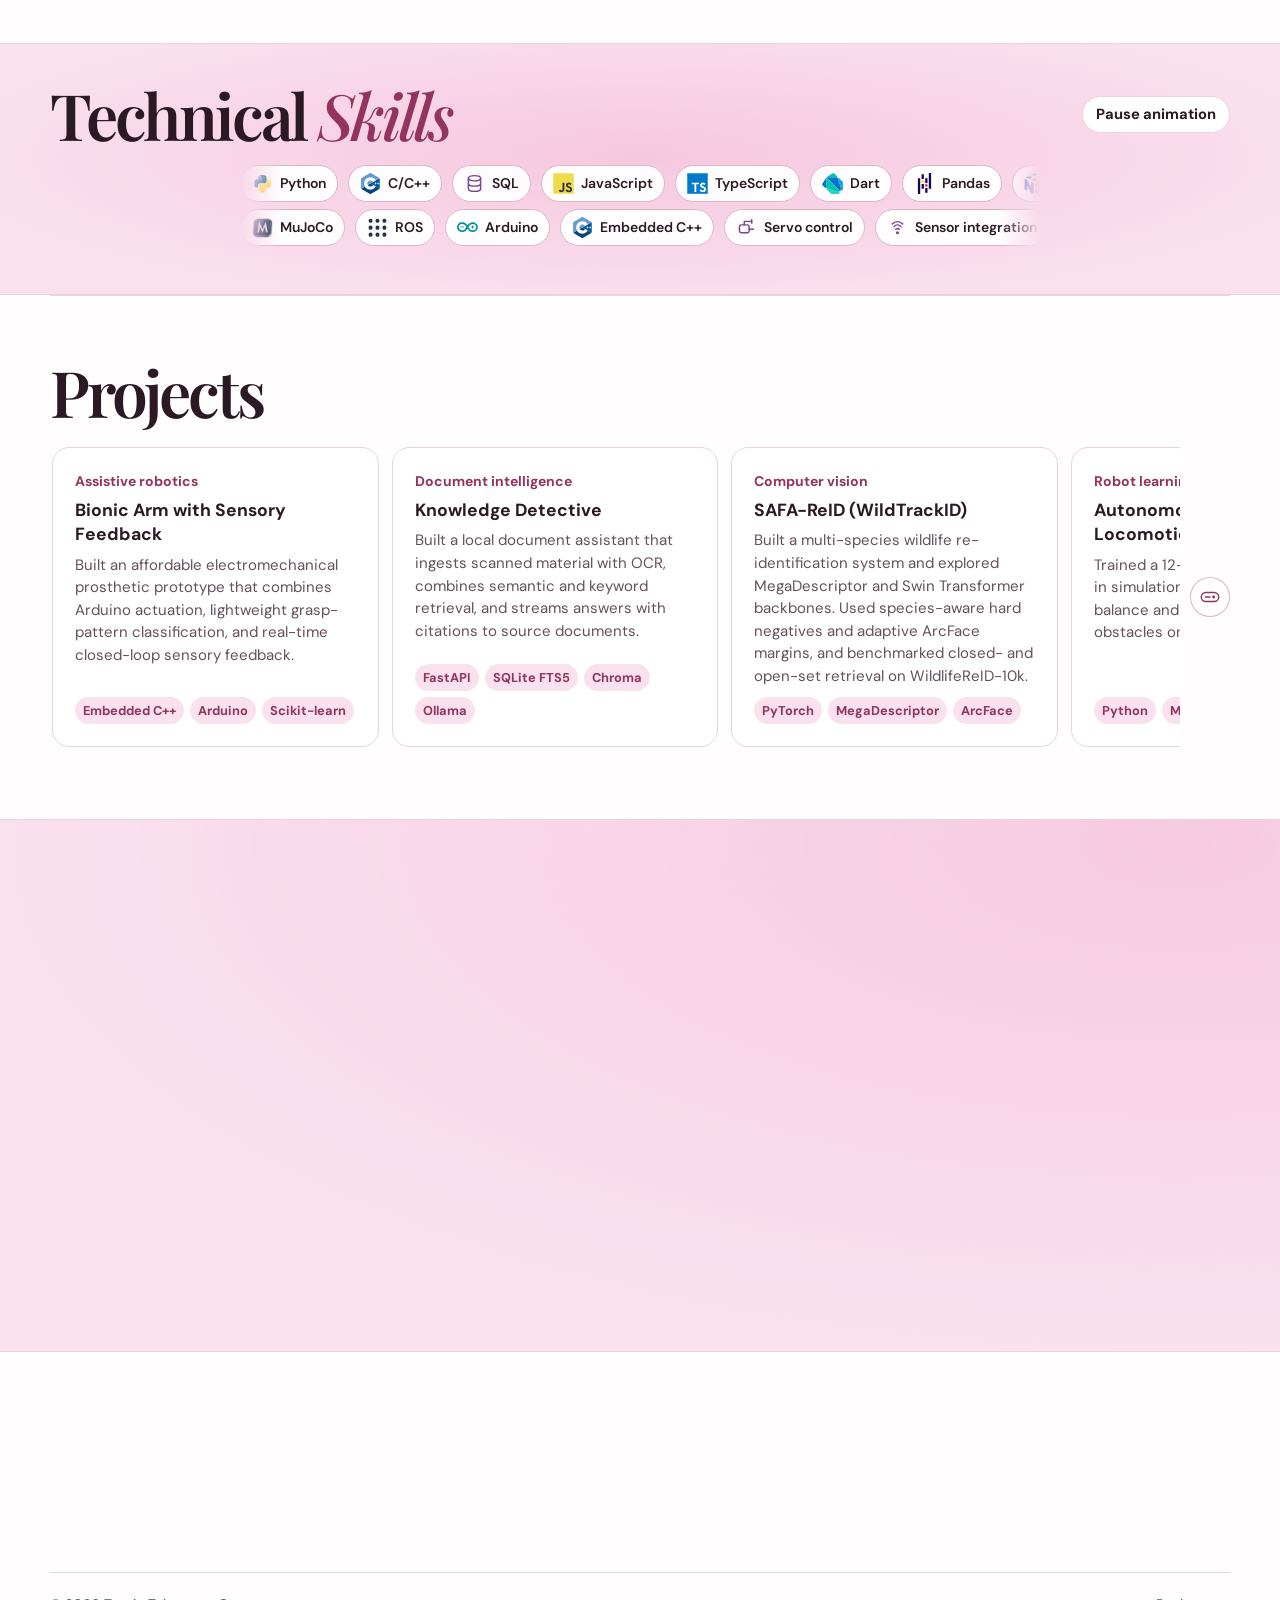
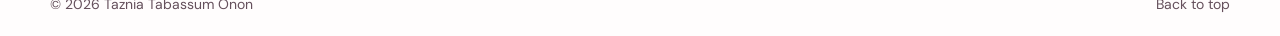
==== commit 5ed1ac76: "Refine desktop navigation and animate Projects heading" ====
--- a/index.html
+++ b/index.html
@@ -448,7 +448,7 @@
     </div>
 
     <section class="section shell projects-section" id="projects" aria-labelledby="projects-title">
-      <div class="section-heading project-heading reveal"><h2 id="projects-title">Projects</h2></div>
+      <div class="section-heading project-heading"><h2 id="projects-title"><span class="typed-text" data-type-interval="105">Projects</span></h2></div>
       <div class="project-carousel">
         <div class="project-viewport stagger" id="project-viewport" role="region" aria-label="Project cards" tabindex="0">
         <article class="project reveal"><p class="project-field">Assistive robotics</p><h3>Bionic Arm with Sensory Feedback</h3><p>Built an affordable electromechanical prosthetic prototype that combines Arduino actuation, lightweight grasp-pattern classification, and real-time closed-loop sensory feedback.</p><ul class="tags"><li>Embedded C++</li><li>Arduino</li><li>Scikit-learn</li></ul></article>
--- a/styles.css
+++ b/styles.css
@@ -721,7 +721,8 @@
 }
 @media (width > 1240px) {
   .header-inner { width: min(1280px, calc(100% - 56px)); gap: 16px; }
-  nav { gap: clamp(11px, 1vw, 17px); white-space: nowrap; }
+  nav { gap: clamp(12px, 1.08vw, 19px); white-space: nowrap; }
+  nav a, nav summary { font-size: .83rem; }
 }
 @media (max-width: 1240px) {
   #menu { display: grid; }
